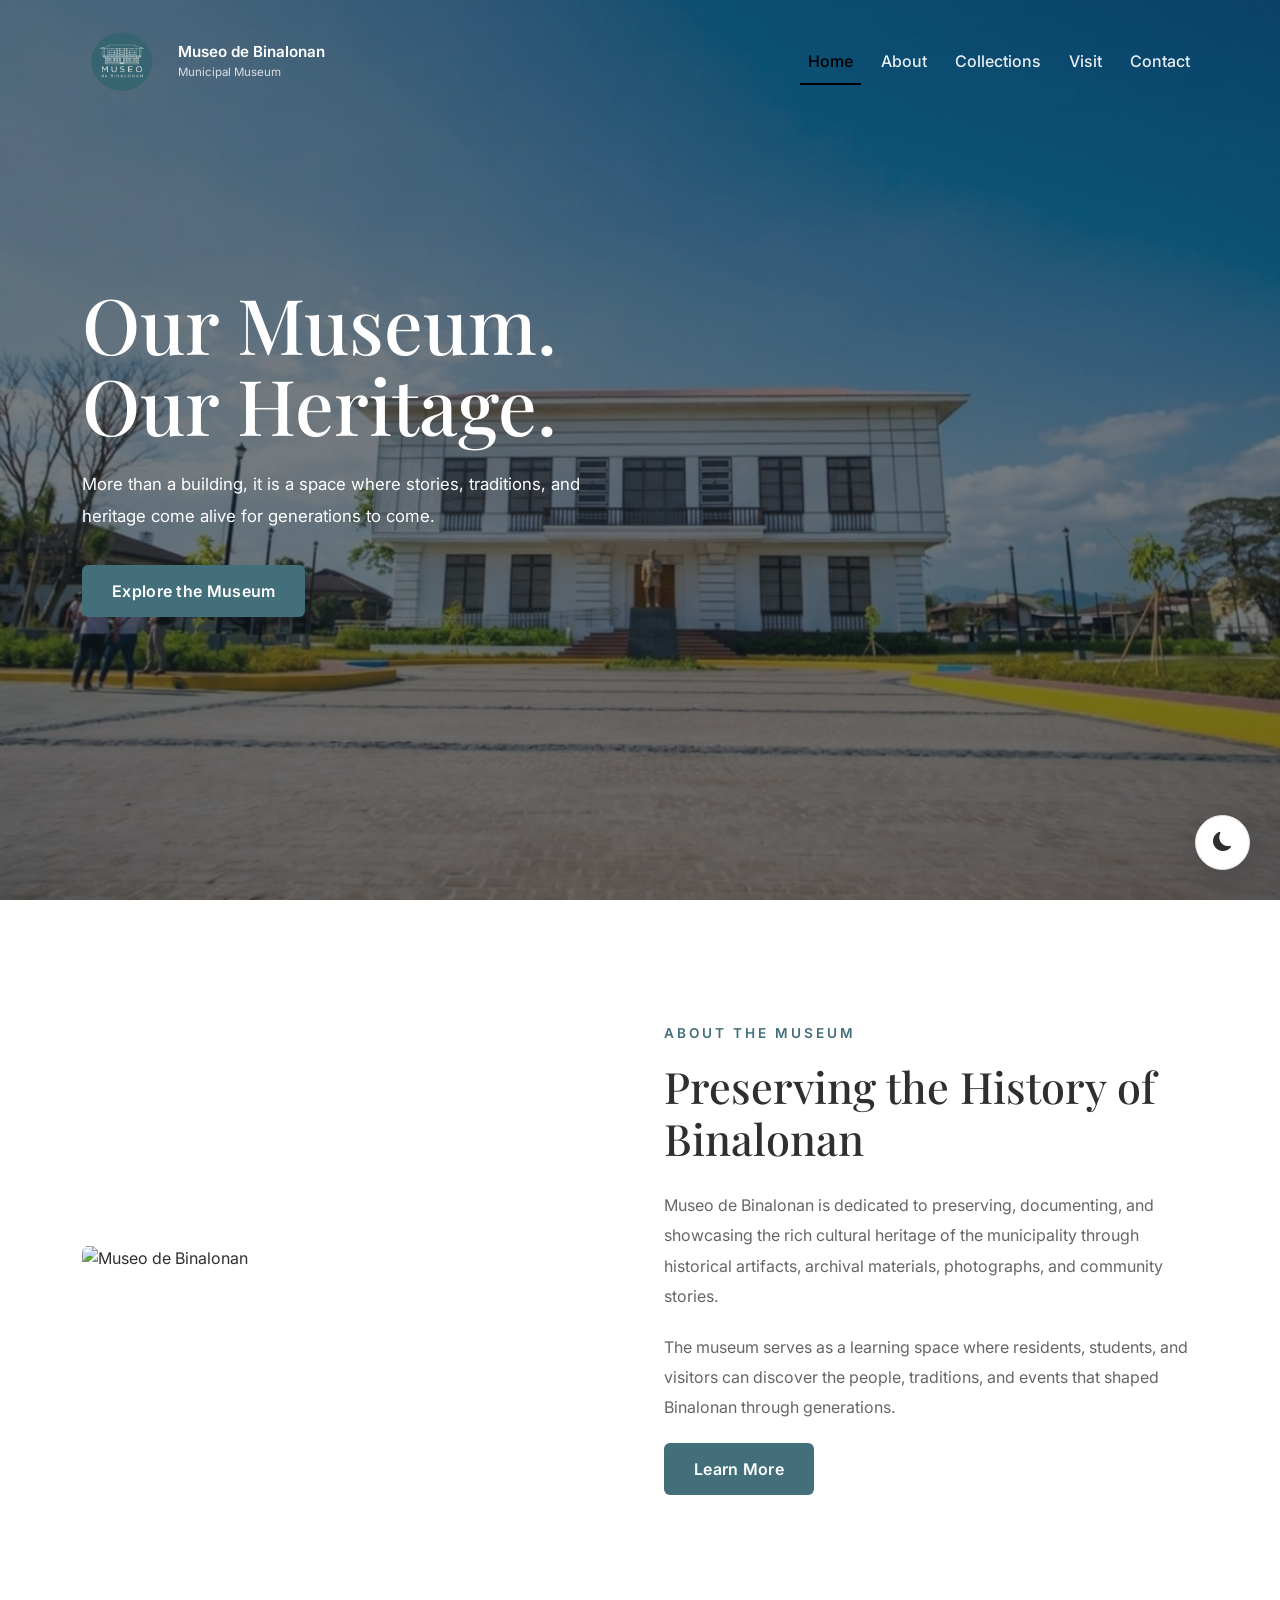
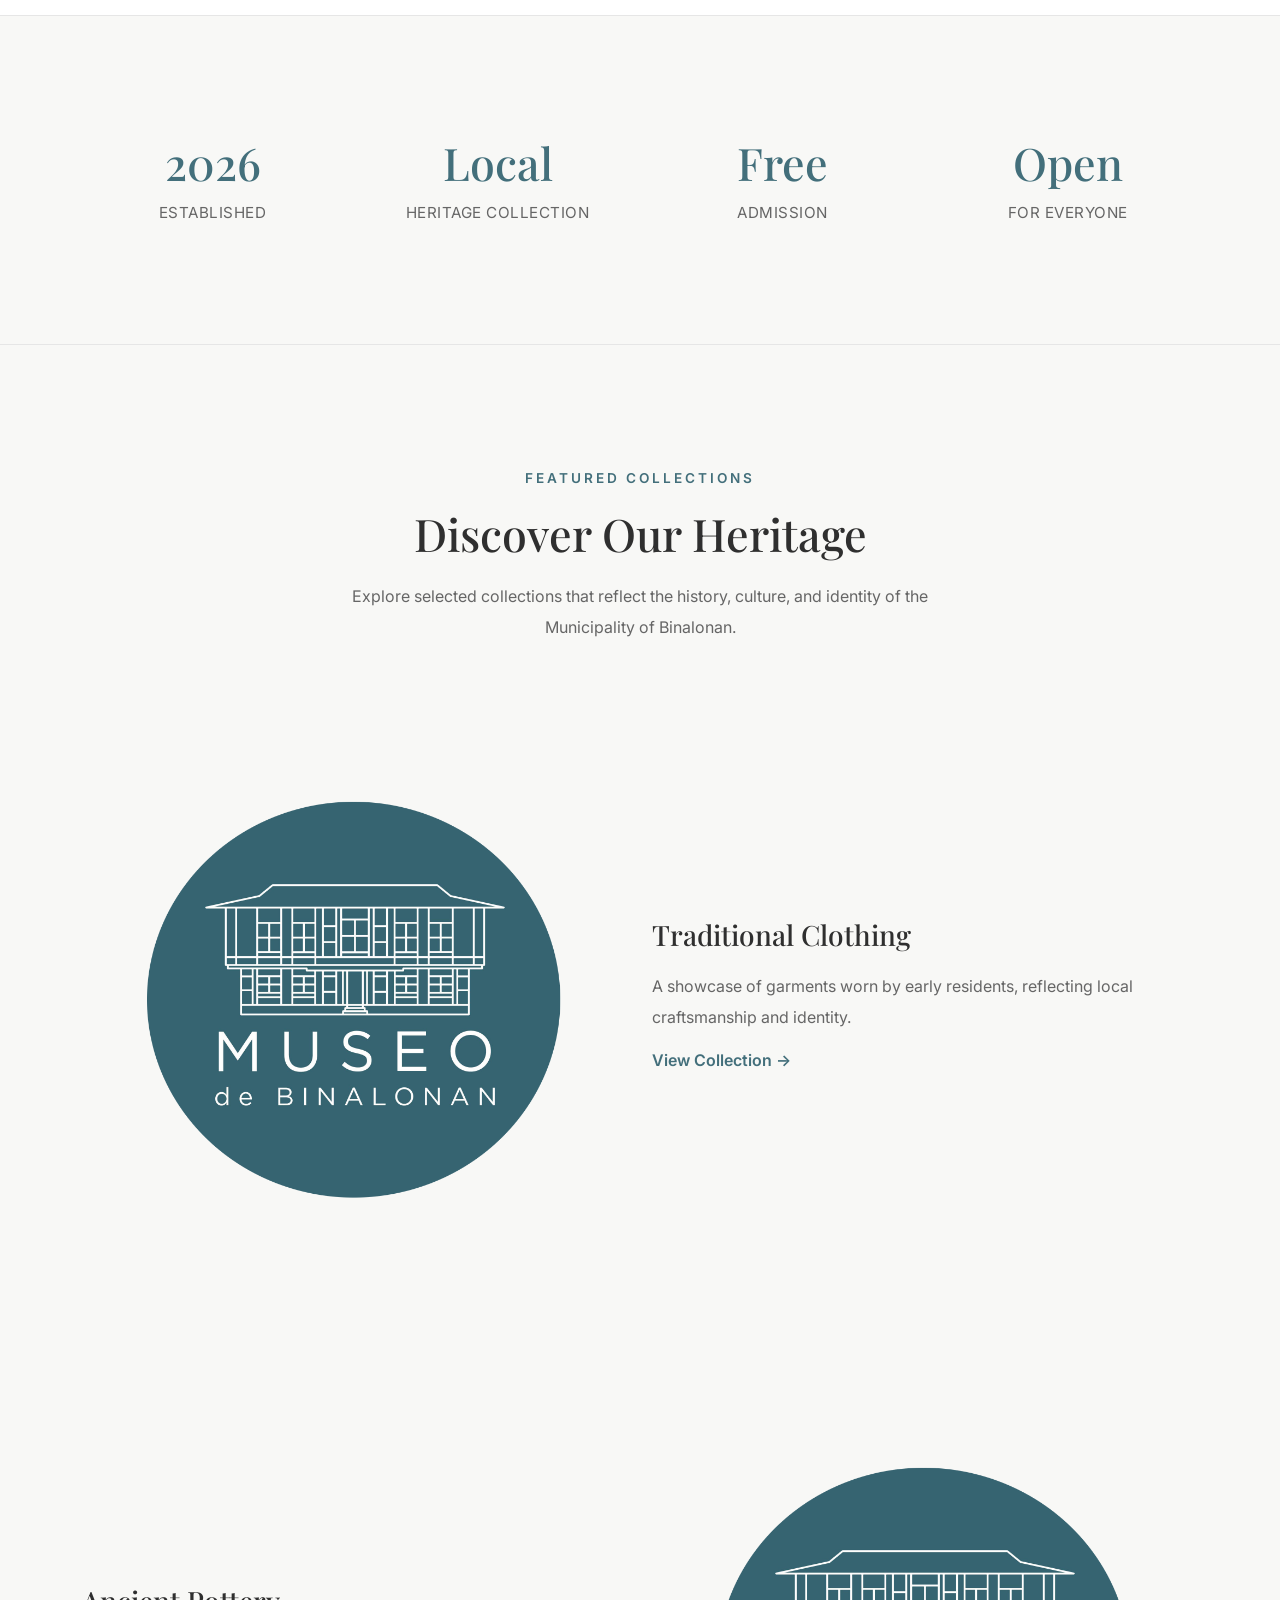
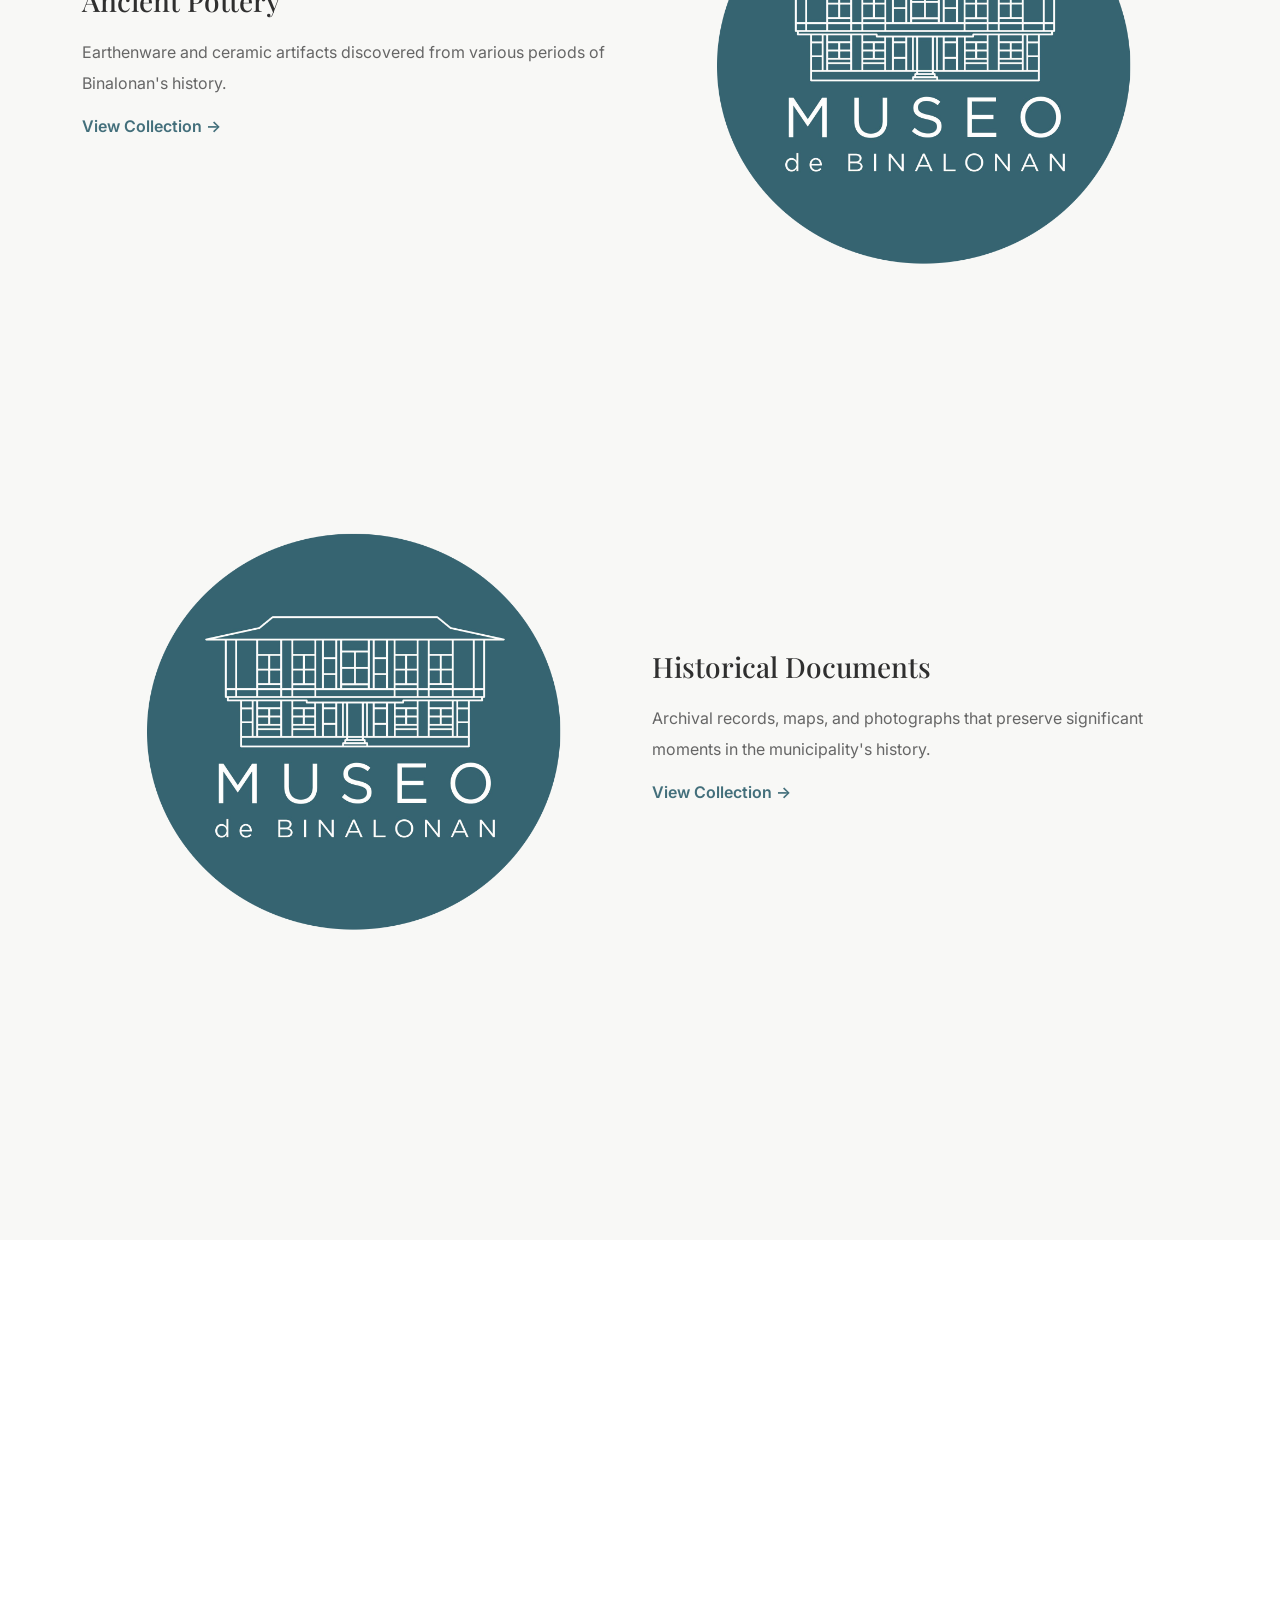
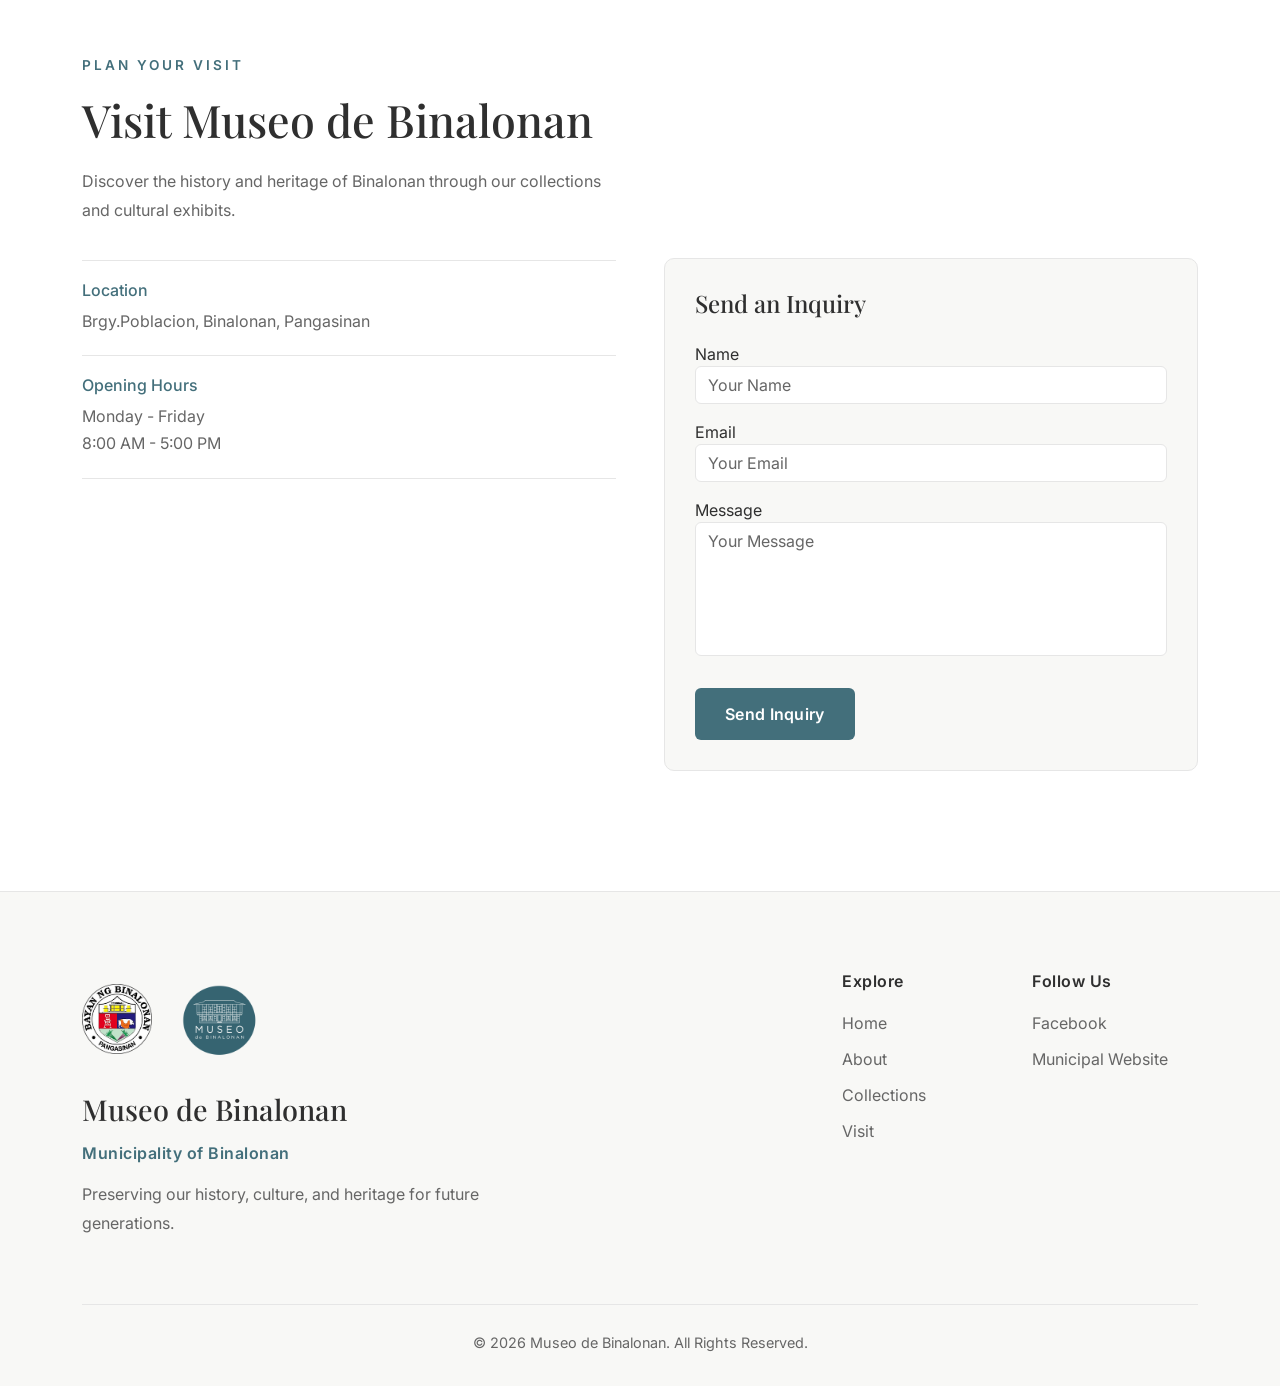
==== index.html @ bdac0c0d "test" ====
<!DOCTYPE html>
<html lang="en">

<head>
  <meta charset="UTF-8" />
  <meta name="viewport" content="width=device-width, initial-scale=1.0" />
  <title>Museo de Binalonan</title>
  <!-- Bootstrap -->
  <link href="https://cdn.jsdelivr.net/npm/bootstrap@5.3.8/dist/css/bootstrap.min.css" rel="stylesheet" />
  <!-- Bootstrap Icons -->
  <link rel="stylesheet" href="https://cdn.jsdelivr.net/npm/bootstrap-icons@1.11.3/font/bootstrap-icons.min.css" />
  <!-- Google Fonts -->
  <link rel="preconnect" href="https://fonts.googleapis.com" />
  <link rel="preconnect" href="https://fonts.gstatic.com" crossorigin />
  <link href="https://fonts.googleapis.com/css2?family=Inter:wght@300;400;500;600;700&family=Playfair+Display:wght@500;600;700&display=swap" rel="stylesheet" />
  <!-- Custom CSS -->
  <link rel="stylesheet" href="assets/css/variables.css" />
  <link rel="stylesheet" href="assets/css/style.css" />
  <link rel="stylesheet" href="assets/css/responsive.css" />
  <link rel="stylesheet" href="assets/css/animations.css" />
</head>

<body>
  <!-- ================= NAVBAR ================= -->
  <nav class="navbar navbar-expand-lg fixed-top museum-navbar">
    <div class="container">
      <a class="navbar-brand d-flex align-items-center" href="#">
        <img src="assets/img/museo-logo.png" alt="Museo de Binalonan" class="logo me-3" />
        <div class="brand-text">
          <div class="brand-title">Museo de Binalonan</div>
          <div class="brand-subtitle">Municipal Museum</div>
        </div>
      </a>
      <button class="navbar-toggler" type="button" data-bs-toggle="collapse" data-bs-target="#navbarMenu" aria-label="Toggle navigation">
        <i class="bi bi-list"></i>
      </button>
      <div class="collapse navbar-collapse" id="navbarMenu">
        <ul class="navbar-nav ms-auto align-items-lg-center">
          <li class="nav-item">
            <a class="nav-link" href="#hero">Home</a>
          </li>
          <li class="nav-item">
            <a class="nav-link" href="#about">About</a>
          </li>
          <li class="nav-item">
            <a class="nav-link" href="#collections">Collections</a>
          </li>
          <li class="nav-item">
            <a class="nav-link" href="#visit">Visit</a>
          </li>
          <li class="nav-item">
            <a class="nav-link" href="#footer">Contact</a>
          </li>
        </ul>
      </div>
    </div>
  </nav>
  <!-- ================= HERO ================= -->
  <header class="hero-section" id="hero">
    <div class="hero-overlay"></div>
    <div class="container hero-content">
      <div class="row min-vh-100 align-items-center">
        <div class="col-lg-6">
          <h1 class="hero-title"> Our Museum.<br /> Our Heritage. </h1>
          <p class="hero-description"> More than a building, it is a space where stories, traditions, and heritage come alive for generations to come. </p>
          <a href="#about" class="btn btn-museum"> Explore the Museum </a>
        </div>
      </div>
    </div>
  </header>
  <!-- ABOUT -->
  <section id="about" class="about-section reveal">
    <div class="container">
      <div class="row align-items-center g-5">
        <div class="col-lg-6">
          <div class="about-image">
            <img src="assets/img/mus.jpg" alt="Museo de Binalonan" class="img-fluid" />
          </div>
        </div>
        <div class="col-lg-6">
          <span class="section-label"> ABOUT THE MUSEUM </span>
          <h2>Preserving the History of Binalonan</h2>
          <p> Museo de Binalonan is dedicated to preserving, documenting, and showcasing the rich cultural heritage of the municipality through historical artifacts, archival materials, photographs, and community stories. </p>
          <p> The museum serves as a learning space where residents, students, and visitors can discover the people, traditions, and events that shaped Binalonan through generations. </p>
          <a href="#" class="btn btn-museum"> Learn More </a>
        </div>
      </div>
    </div>
  </section>
  <!-- =======================================
        MUSEUM HIGHLIGHTS
======================================= -->
  <section class="stats-section reveal">
    <div class="container">
      <div class="row text-center">
        <div class="col-6 col-lg-3">
          <div class="stat-item">
            <h3>2026</h3>
            <p>Established</p>
          </div>
        </div>
        <div class="col-6 col-lg-3">
          <div class="stat-item">
            <h3>Local</h3>
            <p>Heritage Collection</p>
          </div>
        </div>
        <div class="col-6 col-lg-3">
          <div class="stat-item">
            <h3>Free</h3>
            <p>Admission</p>
          </div>
        </div>
        <div class="col-6 col-lg-3">
          <div class="stat-item">
            <h3>Open</h3>
            <p>For Everyone</p>
          </div>
        </div>
      </div>
    </div>
  </section>
  <!-- Featured Collections -->
  <section id="collections" class="collections-section reveal">
    <div class="container">
      <div class="section-title text-center">
        <span>FEATURED COLLECTIONS</span>
        <h2>Discover Our Heritage</h2>
        <p> Explore selected collections that reflect the history, culture, and identity of the Municipality of Binalonan. </p>
      </div>
      <!-- Collection 1 -->
      <div class="row align-items-center collection-item">
        <div class="col-lg-6">
          <img src="assets/img/museo-logo.png" class="img-fluid collection-image" alt="Traditional Clothing" />
        </div>
        <div class="col-lg-6">
          <h3>Traditional Clothing</h3>
          <p> A showcase of garments worn by early residents, reflecting local craftsmanship and identity. </p>
          <a href="#"> View Collection → </a>
        </div>
      </div>
      <!-- Collection 2 -->
      <div class="row align-items-center collection-item flex-lg-row-reverse">
        <div class="col-lg-6">
          <img src="assets/img/museo-logo.png" class="img-fluid collection-image" alt="Pottery" />
        </div>
        <div class="col-lg-6">
          <h3>Ancient Pottery</h3>
          <p> Earthenware and ceramic artifacts discovered from various periods of Binalonan's history. </p>
          <a href="#"> View Collection → </a>
        </div>
      </div>
      <!-- Collection 3 -->
      <div class="row align-items-center collection-item">
        <div class="col-lg-6">
          <img src="assets/img/museo-logo.png" class="img-fluid collection-image" alt="Historical Documents" />
        </div>
        <div class="col-lg-6">
          <h3>Historical Documents</h3>
          <p> Archival records, maps, and photographs that preserve significant moments in the municipality's history. </p>
          <a href="#"> View Collection → </a>
        </div>
      </div>
    </div>
  </section>
  <!-- =======================================
        VISIT THE MUSEUM
======================================= -->
  <section id="visit" class="visit-section reveal">
    <div class="container">
      <div class="row align-items-center g-5">
        <!-- MAP -->
        <div class="col-lg-6">
          <span class="section-label"> PLAN YOUR VISIT </span>
          <h2>Visit Museo de Binalonan</h2>
          <p class="visit-description"> Discover the history and heritage of Binalonan through our collections and cultural exhibits. </p>
          <div class="visit-details">
            <div class="visit-item">
              <h4>Location</h4>
              <p> Brgy.Poblacion, Binalonan, Pangasinan </p>
            </div>
            <div class="visit-item">
              <h4>Opening Hours</h4>
              <p> Monday - Friday<br> 8:00 AM - 5:00 PM </p>
            </div>
          </div>
        </div>
        <!-- INFORMATION -->
        <div class="col-lg-6">         
          <div class="map-container">
            <iframe src="https://www.google.com/maps/embed?pb=!1m18!1m12!1m3!1d677.8264240400736!2d120.59286407540922!3d16.04652325220455!2m3!1f0!2f0!3f0!3m2!1i1024!2i768!4f13.1!3m3!1m2!1s0x3391150033f58bd1%3A0x78ac63892d4e7b68!2sBinalonan%20Heritage%20Museum!5e0!3m2!1sen!2sph!4v1785129995476!5m2!1sen!2sph" width="600" height="450" style="border: 0" allowfullscreen="" loading="lazy" referrerpolicy="strict-origin-when-cross-origin"></iframe>
          </div>
          <!-- VISITOR INQUIRY FORM -->
          <div class="visit-form mt-5">
            <h4 class="mb-4"> Send an Inquiry </h4>
            <form action="https://api.web3forms.com/submit" method="POST" class="visit-contact-form">
              <!-- Web3Forms Settings -->
              <input type="hidden" name="access_key" value="00528b76-7476-4525-884e-c33834313d8b">
              <input type="hidden" name="subject" value="Museo de Binalonan Visitor Inquiry">
              <input type="hidden" name="from_name" value="Museo de Binalonan Website">
              <input type="hidden" name="redirect" value="https://museo-de-binalonan.vercel.app/success.html">
              <!-- Honeypot Protection -->
              <input type="text" name="website" class="honeypot" tabindex="-1" autocomplete="off">
              <!-- Name -->
              <label> Name </label>
              <input type="text" name="name" class="form-control mb-3" placeholder="Your Name" maxlength="50" autocomplete="name" required>
              <!-- Email -->
              <label> Email </label>
              <input type="email" name="email" class="form-control mb-3" placeholder="Your Email" maxlength="100" autocomplete="email" required>
              <!-- Message -->
              <label> Message </label>
              <textarea name="message" class="form-control mb-3" placeholder="Your Message" maxlength="500" rows="5" required></textarea>
              <!-- Web3Forms Bot Check -->
              <input type="checkbox" name="botcheck" style="display:none">
              <button type="submit" class="btn btn-museum mt-3"> Send Inquiry </button>
            </form>
          </div>
  </section>
  <!-- =======================================
        FOOTER
======================================= -->
  <footer id="footer" class="museum-footer">
    <div class="container">
      <div class="row gy-5">
        <!-- BRAND -->
        <div class="col-lg-8">
          <div class="footer-brand">
            <div class="footer-logos">
              <img src="assets/img/binalonan-logo.png" class="government-logo">
              <img src="assets/img/museo-logo.png" class="museum-logo">
            </div>
            <h3> Museo de Binalonan </h3>
            <span class="footer-municipality"> Municipality of Binalonan </span>
            <p> Preserving our history, culture, and heritage for future generations. </p>
          </div>
        </div>
        <!-- LINKS -->
        <div class="col-lg-2 col-md-6">
          <h4>Explore</h4>
          <ul class="footer-links">
            <li>
              <a href="#hero"> Home </a>
            </li>
            <li>
              <a href="#about"> About </a>
            </li>
            <li>
              <a href="#collections"> Collections </a>
            </li>
            <li>
              <a href="#visit"> Visit </a>
            </li>
          </ul>
        </div>
        <!-- SOCIAL -->
        <div class="col-lg-2 col-md-6">
          <h4>Follow Us</h4>
          <ul class="footer-links">
            <li>
              <a href="https://www.facebook.com/profile.php?id=61592102613638"> Facebook </a>
            </li>
            <li>
              <a href="https://binalonan.gov.ph/"> Municipal Website </a>
            </li>
          </ul>
        </div>
      </div>
      <div class="footer-bottom">
        <p>© 2026 Museo de Binalonan. All Rights Reserved.</p>
      </div>
    </div>
  </footer>
  <!-- Theme Toggle -->
  <button id="theme-toggle" class="theme-toggle" aria-label="Toggle Theme">
    <i class="bi bi-moon-fill"></i>
  </button>
  <!-- Bootstrap JS -->
  <script src="https://cdn.jsdelivr.net/npm/bootstrap@5.3.8/dist/js/bootstrap.bundle.min.js"></script>
  <!-- Custom JS -->
  <script src="assets/js/navbar.js"></script>
  <script src="assets/js/theme.js"></script>
  <script src="assets/js/main.js"></script>
  <script src="assets/js/form-security.js"></script>
</body>

</html>
---- assets/css/variables.css ----
:root {
  --primary: #436F7B;

  --background: #F8F8F6;

  --surface: #FFFFFF;

  --text: #2F2F2F;

  --text-light: #666666;

  --border: #E6E6E6;

  --hero-text: #FFFFFF;

  --hero-image: url("../img/hero-day.jpg");
}

body.dark-mode {
  --background: #121212;

  --surface: #1E1E1E;

  --text: #FFFFFF;

  --text-light: #FFFFFF;

  --border: #3A3A3A;

  --hero-text: #FFFFFF;

  --hero-image: url("../img/hero-night.jpg");
}

* {
  margin: 0;

  padding: 0;

  box-sizing: border-box;
}

html {
  scroll-behavior: smooth;
}

body {
  background: var(--background);

  color: var(--text);

  font-family: "Inter", sans-serif;

  transition: 0.35s ease;
}
---- assets/css/style.css ----
/* ==================================================
                    NAVBAR
================================================== */

.museum-navbar {
  padding: 1rem 0;

  background: transparent;

  transition: 0.35s;
}

.museum-navbar.scrolled {
  background: var(--surface);

  border-bottom: 1px solid var(--border);

  backdrop-filter: blur(10px);
}

.logo {
  height: 80px;
}

.brand-title {
  font-size: 0.95rem;

  font-weight: 600;

  color: #fff;
}

.brand-subtitle {
  font-size: 0.72rem;

  color: rgba(255, 255, 255, 0.8);
}

.museum-navbar.scrolled .brand-title,
.museum-navbar.scrolled .brand-subtitle {
  color: var(--text);
}

.navbar-nav {
  gap: 0.75rem;
}

.nav-link {
  color: rgba(255, 255, 255, 0.9);

  font-weight: 500;

  position: relative;
}

.nav-link:hover,
.nav-link.active {
  color: #fff;
}

.museum-navbar.scrolled .nav-link {
  color: var(--text);
}

.museum-navbar.scrolled .nav-link:hover,
.museum-navbar.scrolled .nav-link.active {
  color: var(--primary);
}

.nav-link::after {
  content: "";

  position: absolute;

  bottom: -4px;

  left: 0;

  width: 0;

  height: 2px;

  background: currentColor;

  transition: 0.3s;
}

.nav-link:hover::after,
.nav-link.active::after {
  width: 100%;
}

/* ==================================================
                    BUTTONS
================================================== */

.btn-museum {
  display: inline-flex;

  align-items: center;

  justify-content: center;

  padding: 14px 30px;

  background: var(--primary);

  color: #fff;

  border: none;

  border-radius: 6px;

  text-decoration: none;

  font-weight: 600;

  letter-spacing: 0.3px;

  transition: 0.3s;
}

.btn-museum:hover {
  background: #365B65;

  color: #fff;

  transform: translateY(-2px);
}

/* ==================================================
                    HERO
================================================== */

.hero-section {
  position: relative;

  min-height: 100vh;

  background-image: var(--hero-image);

  background-position: center;

  background-size: cover;

  background-repeat: no-repeat;

  transition: background-image 0.35s ease;
}

.hero-overlay {
  position: absolute;

  inset: 0;

  background: rgba(20, 30, 35, 0.58);
}

.hero-content {
  position: relative;

  z-index: 2;
}

.hero-title {
  font-family: "Playfair Display", serif;

  font-size: clamp(3rem, 6vw, 5.5rem);

  line-height: 1.05;

  color: var(--hero-text);

  margin-bottom: 1.5rem;

  max-width: 12ch;
}

.hero-description {
  color: var(--hero-text);

  opacity: 0.9;

  font-size: 1.05rem;

  max-width: 560px;

  line-height: 1.9;

  margin-bottom: 2rem;
}

/* ==================================================
                    ABOUT
================================================== */

.about-section {
  padding: 120px 0;

  background: var(--surface);
}

.section-label {
  display: inline-block;

  font-size: 0.85rem;

  letter-spacing: 3px;

  color: var(--primary);

  font-weight: 600;

  margin-bottom: 18px;
}

.about-section h2 {
  font-family: "Playfair Display", serif;

  font-size: 2.7rem;

  color: var(--text);

  margin-bottom: 25px;
}

.about-section p {
  color: var(--text-light);

  line-height: 1.9;

  margin-bottom: 20px;
}

.about-image {
  overflow: hidden;

  border-radius: 8px;
}

.about-image img {
  width: 100%;
}

.about-image:hover img {
  transform: scale(1.04);
}

/* ==================================================
                COLLECTIONS
================================================== */

.collections-section {
  padding: 120px 0;

  background: var(--background);
}

.section-title {
  margin-bottom: 80px;
}

.section-title span {
  color: var(--primary);

  font-size: 0.85rem;

  letter-spacing: 3px;

  font-weight: 600;
}

.section-title h2 {
  font-family: "Playfair Display", serif;

  color: var(--text);

  font-size: 2.8rem;

  margin-top: 18px;
}

.section-title p {
  max-width: 650px;

  margin: 20px auto 0;

  color: var(--text-light);

  line-height: 1.9;
}

.collection-item {
  margin-bottom: 120px;
}

.collection-image {
  border-radius: 8px;
}

.collection-item h3 {
  font-family: "Playfair Display", serif;

  color: var(--text);

  margin-bottom: 20px;
}

.collection-item p {
  color: var(--text-light);

  line-height: 1.9;
}

.collection-item a {
  color: var(--primary);

  text-decoration: none;

  font-weight: 600;
}

.collection-item a:hover {
  text-decoration: underline;
}

/* ==================================================
                THEME BUTTON
================================================== */

.theme-toggle {
  position: fixed;

  bottom: 30px;

  right: 30px;

  width: 55px;

  height: 55px;

  border-radius: 50%;

  border: 1px solid var(--border);

  background: var(--surface);

  color: var(--text);

  display: flex;

  align-items: center;

  justify-content: center;

  cursor: pointer;

  font-size: 1.2rem;

  box-shadow: 0 8px 25px rgba(0, 0, 0, 0.12);

  transition: 0.3s;

  z-index: 9999;
}

.theme-toggle:hover {
  transform: translateY(-3px);
}

/* ==================================================
                VISIT SECTION
================================================== */

.visit-section {
  padding: 120px 0;

  background: var(--surface);
}

.visit-section h2 {
  font-family: "Playfair Display", serif;

  font-size: 2.8rem;

  color: var(--text);

  margin-bottom: 20px;
}

.visit-description {
  color: var(--text-light);

  line-height: 1.8;

  margin-bottom: 35px;
}

.map-container {
  width: 100%;

  height: 450px;

  overflow: hidden;

  border-radius: 8px;
}

.map-container iframe {
  width: 100%;

  height: 100%;

  border: 0;
}

.visit-details {
  border-top: 1px solid var(--border);
}

.visit-item {
  padding: 20px 0;

  border-bottom: 1px solid var(--border);
}

.visit-item h4 {
  color: var(--primary);

  font-size: 1rem;

  margin-bottom: 8px;
}

.visit-item p {
  color: var(--text-light);

  margin: 0;

  line-height: 1.7;
}

/* ==================================================
                    FOOTER
================================================== */

.museum-footer {
  padding: 80px 0 30px;

  background: var(--background);

  border-top: 1px solid var(--border);
}

.footer-logo {
  height: 65px;

  margin-bottom: 20px;
}

.footer-brand h3 {
  font-family: "Playfair Display", serif;

  color: var(--text);

  font-size: 1.8rem;

  margin-bottom: 15px;
}

.footer-brand p {
  color: var(--text-light);

  line-height: 1.8;

  max-width: 420px;
}

.museum-footer h4 {
  font-size: 1rem;

  color: var(--text);

  font-weight: 600;

  margin-bottom: 20px;

  letter-spacing: 0.5px;
}

.museum-footer p {
  color: var(--text-light);

  line-height: 1.8;
}

.footer-links {
  list-style: none;

  padding: 0;

  margin: 0;
}

.footer-links li {
  margin-bottom: 12px;
}

.footer-links a {
  color: var(--text-light);

  text-decoration: none;

  transition: 0.3s;
}

.footer-links a:hover {
  color: var(--primary);
}

.footer-bottom {
  margin-top: 50px;

  padding-top: 25px;

  border-top: 1px solid var(--border);

  text-align: center;
}

.footer-bottom p {
  margin: 0;

  color: var(--text-light);

  font-size: 0.9rem;
}

.footer-logos{

    display:flex;

    align-items:center;

    gap:20px;

    margin-bottom:25px;

}



.government-logo{

    height:70px;

    width:auto;

}



.museum-logo{

    height:95px;

    width:auto;

}



.footer-municipality{

    display:block;

    color:var(--primary);

    font-weight:600;

    margin-bottom:15px;

    letter-spacing:.5px;

}
/* ==================================================
                MUSEUM HIGHLIGHTS
================================================== */

.stats-section {
  padding: 90px 0;

  background: var(--background);

  border-top: 1px solid var(--border);

  border-bottom: 1px solid var(--border);
}

.stat-item {
  text-align: center;

  padding: 30px 15px;
}

.stat-item h3 {
  font-family: "Playfair Display", serif;

  font-size: 2.8rem;

  color: var(--primary);

  margin-bottom: 12px;
}

.stat-item p {
  color: var(--text-light);

  margin: 0;

  font-size: 0.95rem;

  letter-spacing: 0.5px;

  text-transform: uppercase;
}

/* ===============================
        VISIT FORM
================================ */


.visit-form{

    background:var(--background);

    padding:30px;

    border-radius:10px;

    border:1px solid var(--border);

}



.visit-form h4{

    color:var(--text);

    font-family:"Playfair Display",serif;

}



.visit-form input,
.visit-form textarea{


    background:var(--surface);

    color:var(--text);

    border:1px solid var(--border);

}



.visit-form input::placeholder,
.visit-form textarea::placeholder{

    color:var(--text-light);

}



.visit-form input:focus,
.visit-form textarea:focus{


    border-color:var(--primary);

    box-shadow:none;

}



.visit-form textarea{

    resize:none;

}

/* =====================================
        VISITOR FORM SECURITY
===================================== */


.honeypot{

    position:absolute;

    left:-9999px;

    opacity:0;

    height:0;

    width:0;

}

/* ==================================================
                SUCCESS PAGE
================================================== */

.success-page{

    min-height:100vh;

    display:flex;

    align-items:center;

    justify-content:center;

    background:var(--background);

    padding:30px;

}


.success-card{

    width:100%;

    max-width:650px;

    background:var(--surface);

    border:1px solid var(--border);

    border-radius:10px;

    padding:60px 40px;

    text-align:center;

    box-shadow:0 10px 30px rgba(0,0,0,.08);

}


.success-icon{

    width:90px;

    height:90px;

    margin:0 auto 25px;

    border-radius:50%;

    background:rgba(67,111,123,.12);

    color:var(--primary);

    display:flex;

    align-items:center;

    justify-content:center;

    font-size:3rem;

}


.success-card h1{

    font-family:"Playfair Display",serif;

    color:var(--text);

    margin-bottom:15px;

}


.success-card p{

    color:var(--text-light);

    line-height:1.8;

    margin-bottom:30px;

}
---- assets/css/responsive.css ----
/*==================================================
                TABLET (≤ 991px)
==================================================*/

@media (max-width: 991.98px) {
  .museum-navbar {
    background: var(--surface);

    border-bottom: 1px solid var(--border);
  }

  .museum-navbar .brand-title,
  .museum-navbar .brand-subtitle {
    color: var(--text) !important;
  }

  .museum-navbar .nav-link {
    color: var(--text) !important;
  }

  .museum-navbar.scrolled .brand-title,
  .museum-navbar.scrolled .brand-subtitle,
  .museum-navbar.scrolled .nav-link {
    color: var(--text) !important;
  }
}

/*==================================================
                STATS MOBILE
==================================================*/

@media (max-width: 576px) {
  .stat-item h3 {
    font-size: 2.2rem;
  }
}

/*==================================================
                VISIT MOBILE
==================================================*/

@media (max-width: 768px) {
  .visit-section {
    padding: 80px 0;
  }

  .map-container {
    height: 300px;
  }

  .visit-section h2 {
    font-size: 2.2rem;
  }
}

/*==================================================
                FOOTER MOBILE
==================================================*/

@media (max-width: 768px) {
  .museum-footer {
    text-align: center;
  }

  .footer-brand p {
    margin: auto;
  }
}

@media(max-width:768px){

    .footer-brand{
        text-align:center;
    }


    .footer-logos{

        justify-content:center;

        width:100%;

    }


    .footer-logo,
    .government-logo,
    .museum-logo{

        margin-left:auto;

        margin-right:auto;

    }

}

/*==================================================
                FOOTER MOBILE SPACING
==================================================*/


@media(max-width:768px){


    .museum-footer{

        padding:60px 0 25px;

    }



    .footer-brand{

        margin-bottom:20px;

    }



    .footer-logos{

        margin-bottom:20px;

        gap:15px;

    }



    .government-logo{

        height:65px;

    }

    .museum-logo{

        height:85px;
    }



    .footer-brand h3{

        font-size:1.5rem;

        margin-bottom:10px;

    }



    .footer-municipality{

        font-size:.95rem;

    }



    .museum-footer h4{

        margin-top:25px;

        margin-bottom:15px;

    }



    .footer-links li{

        margin-bottom:10px;

    }



    .footer-bottom{

        margin-top:35px;

        padding-top:20px;

    }



}
---- assets/css/animations.css ----
/*==================================================
                    HERO ANIMATION
    ==================================================*/

.hero-title {
  animation: fadeUp 0.8s ease forwards;
}

.hero-description {
  animation: fadeUp 0.8s ease 0.15s forwards;

  opacity: 0;
}

.hero-section .btn-museum {
  animation: fadeUp 0.8s ease 0.3s forwards;

  opacity: 0;
}

/*==================================================
                    SECTION REVEAL
    ==================================================*/

.reveal {
  opacity: 0;

  transform: translateY(50px);

  transition: opacity 0.8s ease, transform 0.8s ease;
}

.reveal.show {
  opacity: 1;

  transform: translateY(0);
}

/*==================================================
                    IMAGE EFFECT
    ==================================================*/

.about-image img,
.collection-image {
  transition: transform 0.5s ease;
}

.about-image:hover img,
.collection-image:hover {
  transform: scale(1.04);
}

/*==================================================
                    KEYFRAMES
    ==================================================*/

@keyframes fadeUp {
  from {
    opacity: 0;

    transform: translateY(30px);
  }

  to {
    opacity: 1;

    transform: translateY(0);
  }
}
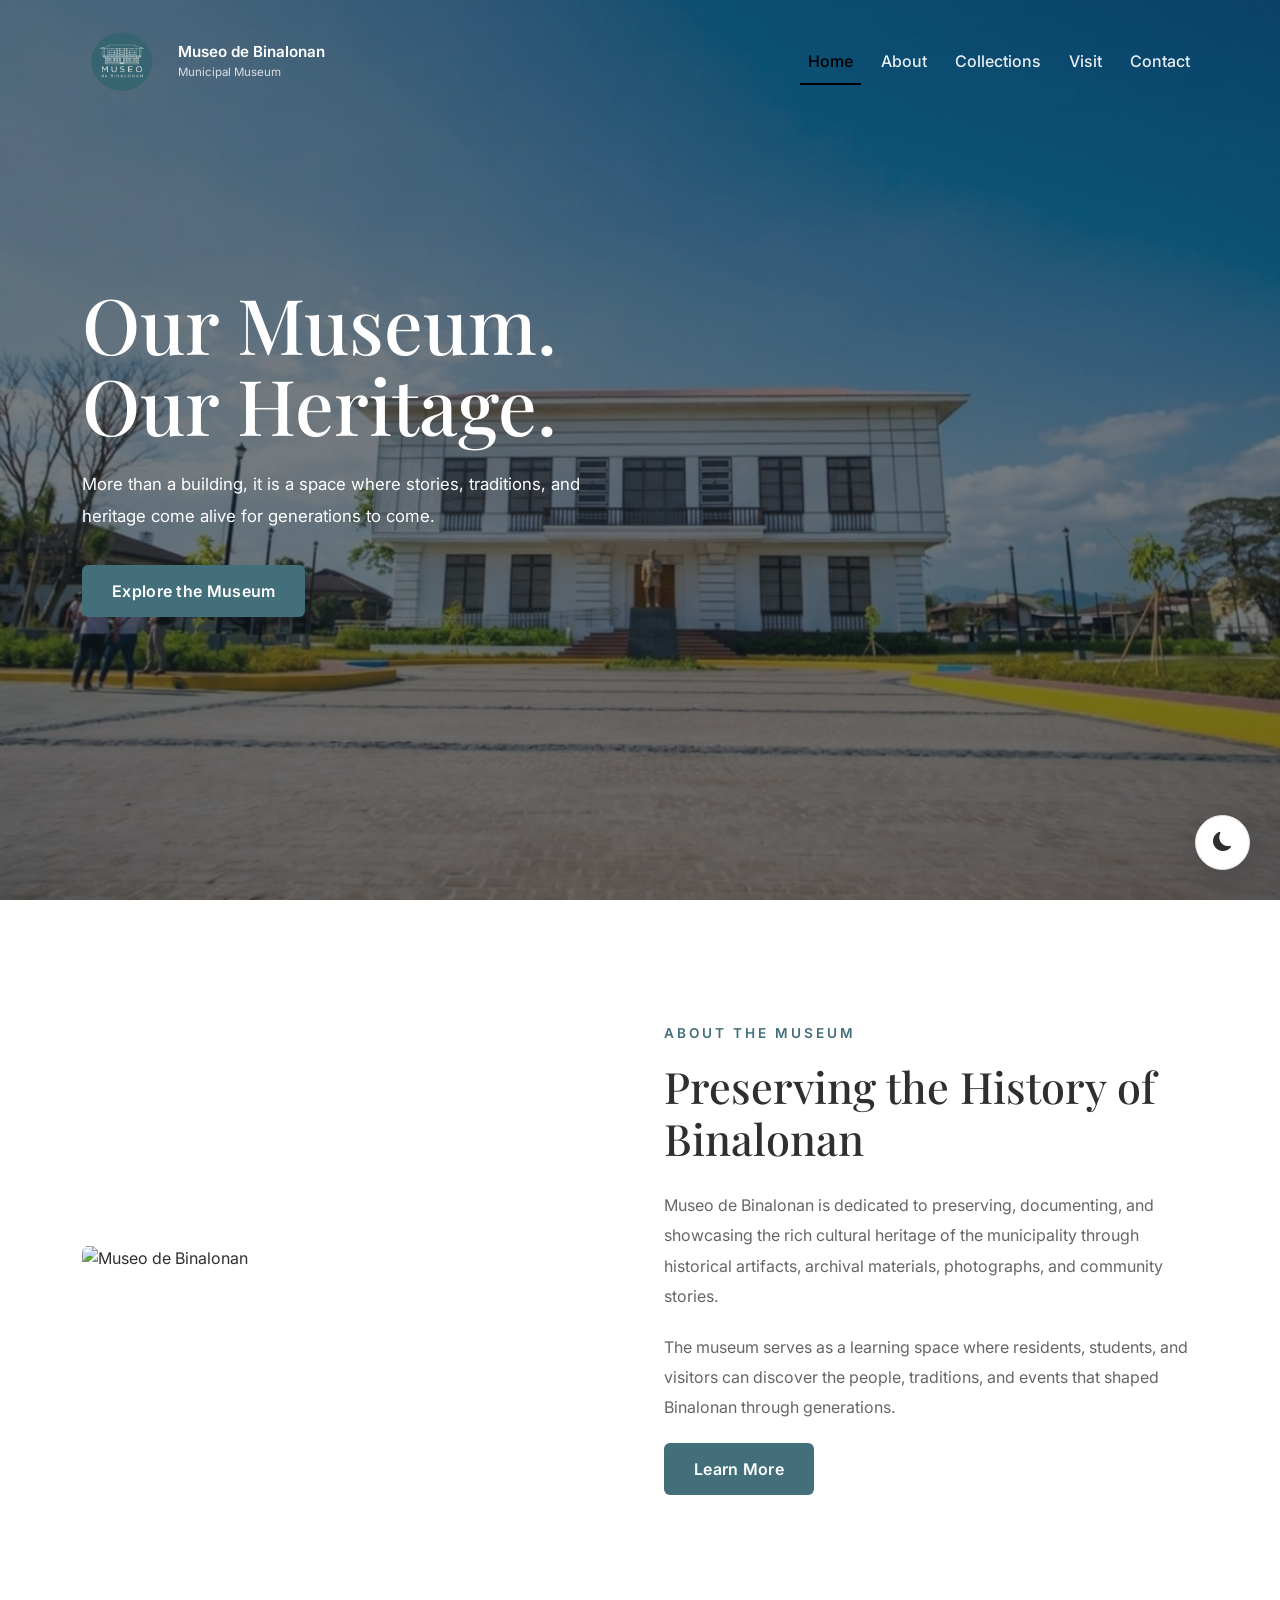
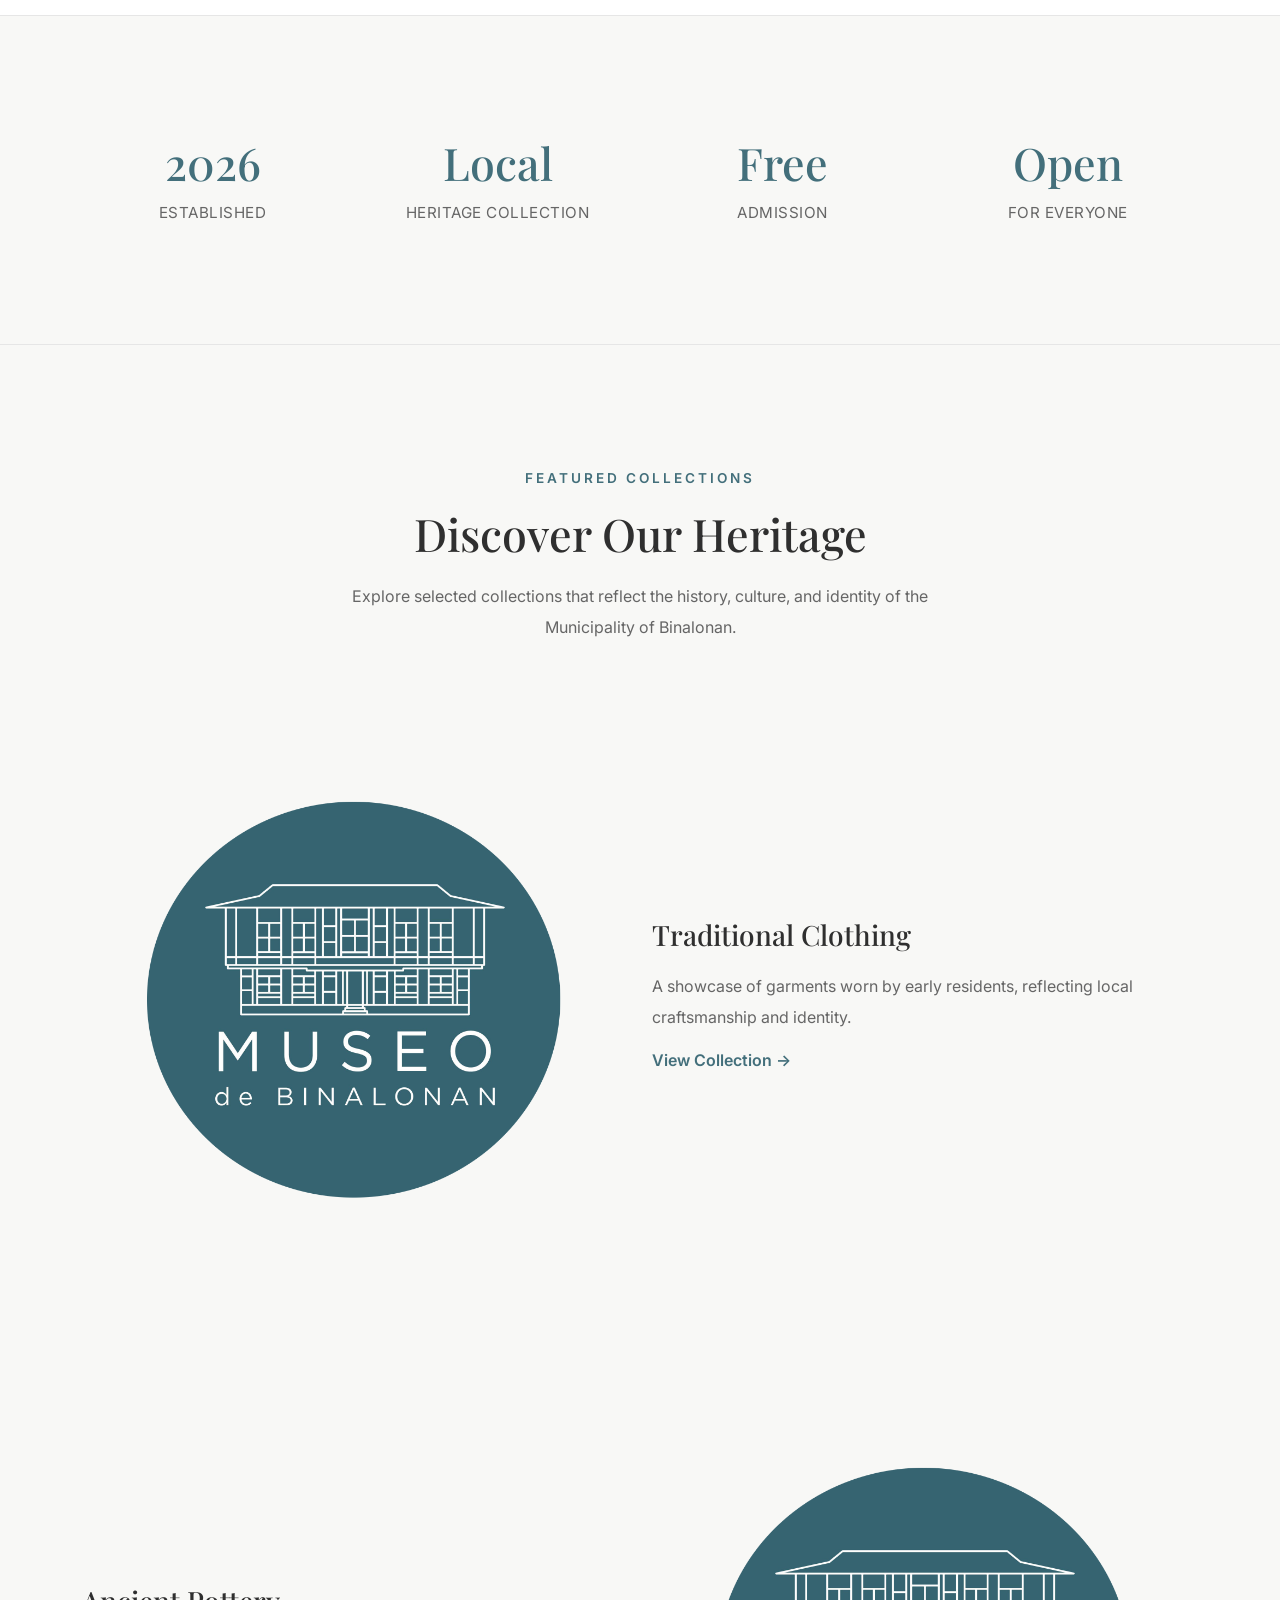
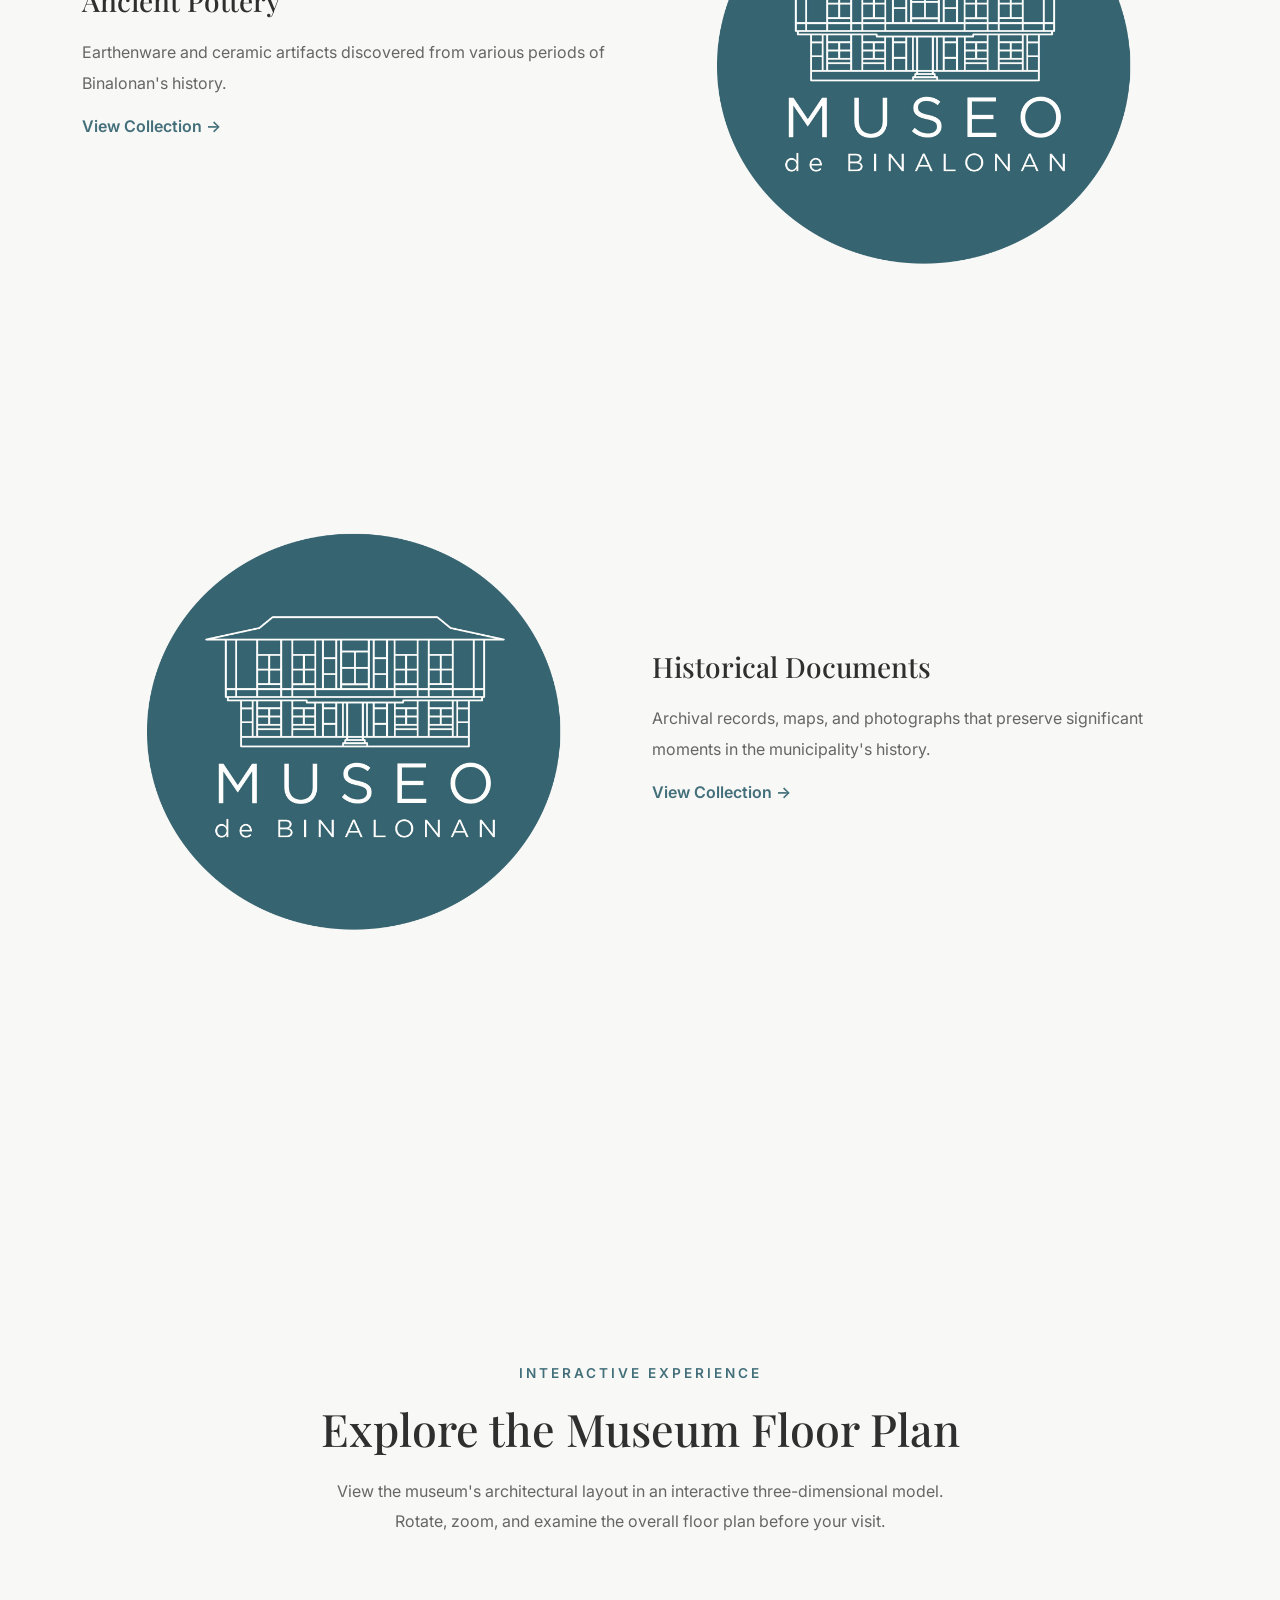
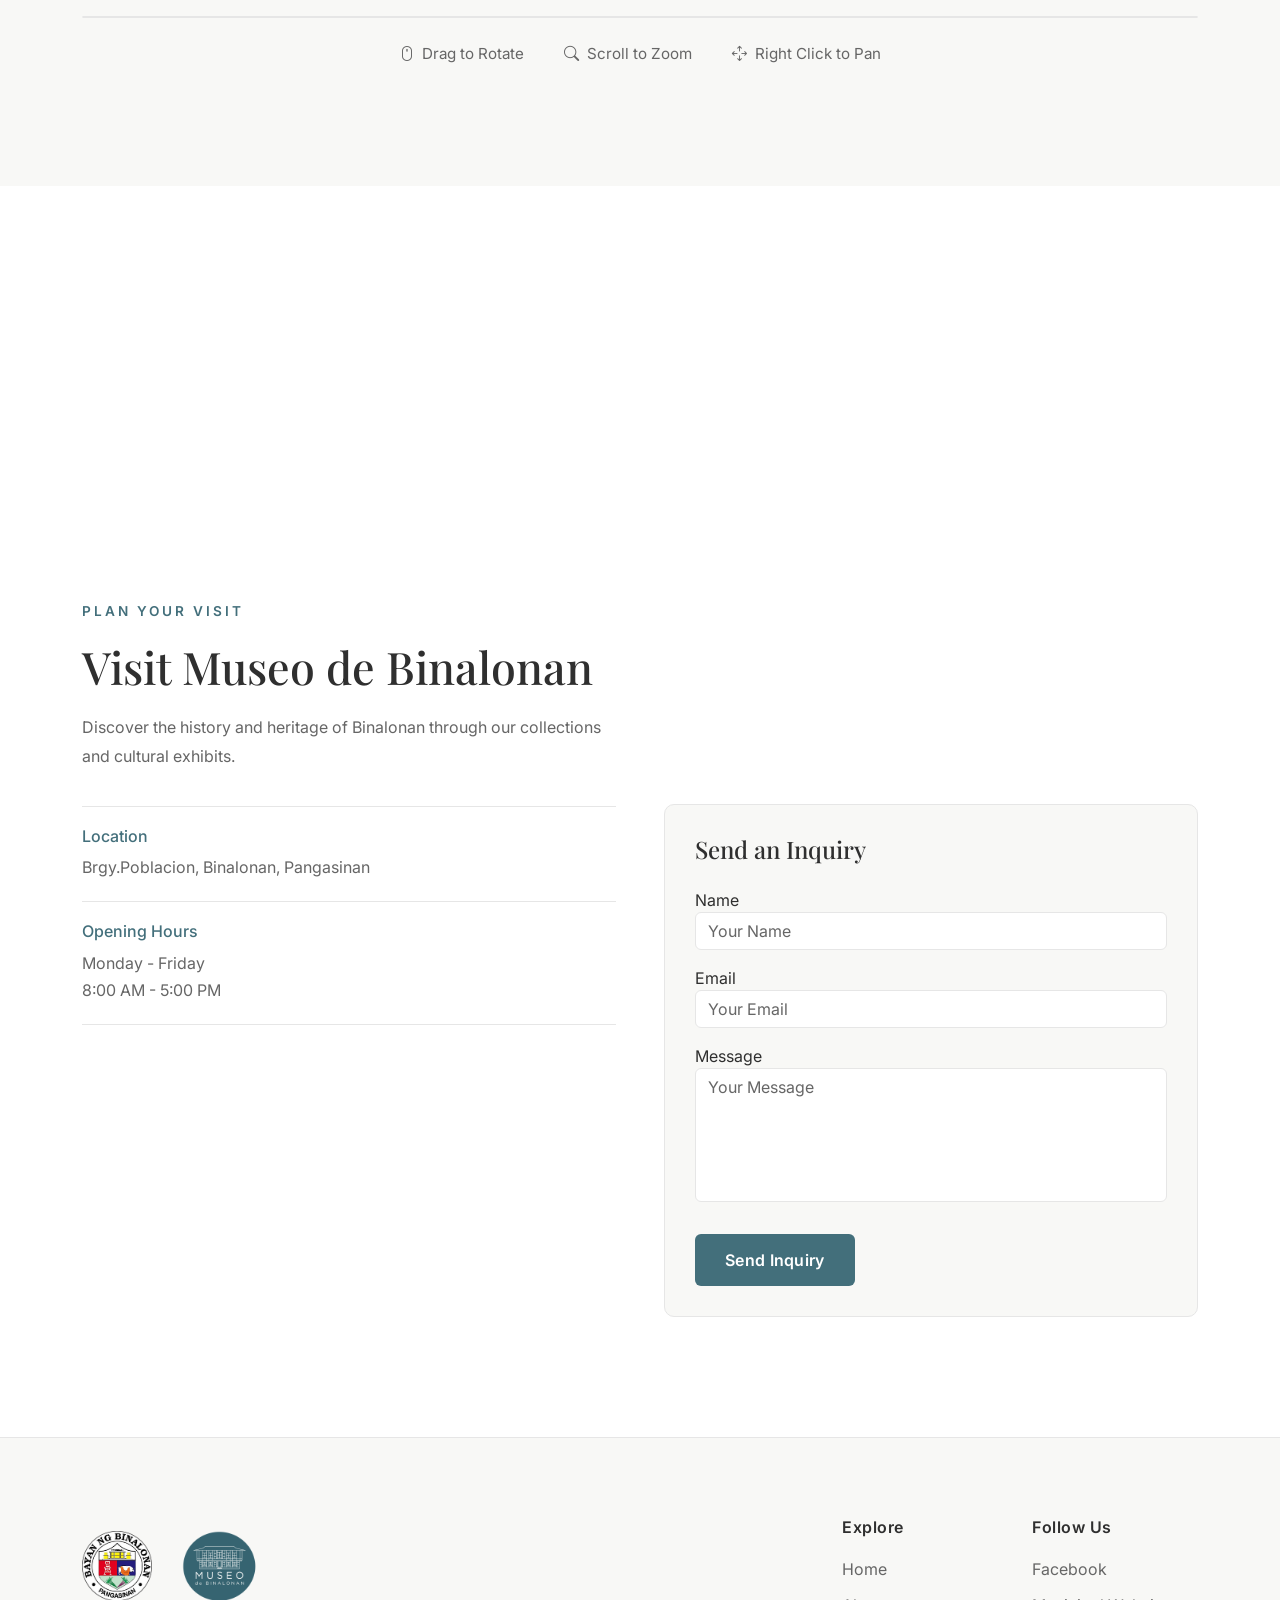
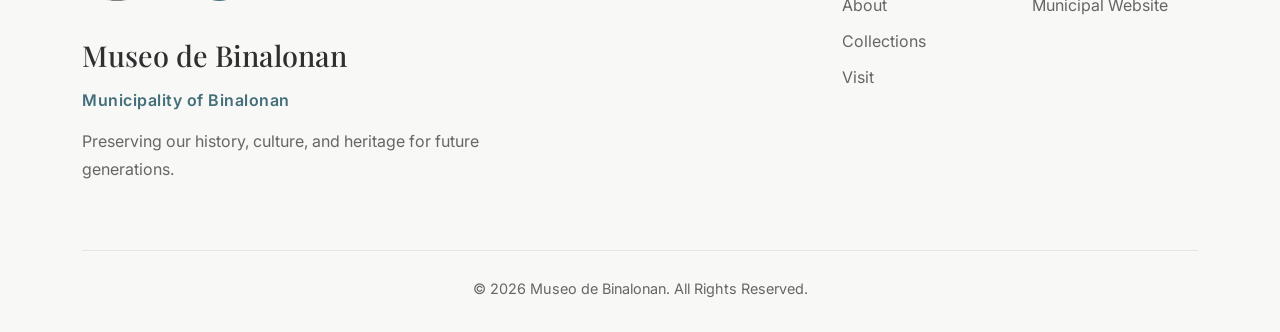
==== commit 41c04157: "3D Model" ====
--- a/index.html
+++ b/index.html
@@ -5,6 +5,9 @@
   <meta charset="UTF-8" />
   <meta name="viewport" content="width=device-width, initial-scale=1.0" />
   <title>Museo de Binalonan</title>
+  <script type="module"
+  src="https://ajax.googleapis.com/ajax/libs/model-viewer/4.0.0/model-viewer.min.js">
+  </script>
   <!-- Bootstrap -->
   <link href="https://cdn.jsdelivr.net/npm/bootstrap@5.3.8/dist/css/bootstrap.min.css" rel="stylesheet" />
   <!-- Bootstrap Icons -->
@@ -163,6 +166,62 @@
       </div>
     </div>
   </section>
+  <!-- =======================================
+        3D FLOOR PLAN
+======================================= -->
+
+<section id="floor-plan" class="floorplan-section reveal">
+
+    <div class="container">
+
+        <div class="section-title text-center">
+
+            <span>INTERACTIVE EXPERIENCE</span>
+
+            <h2>Explore the Museum Floor Plan</h2>
+
+            <p>
+                View the museum's architectural layout in an interactive
+                three-dimensional model. Rotate, zoom, and examine the
+                overall floor plan before your visit.
+            </p>
+
+        </div>
+
+        <div class="floorplan-viewer">
+
+            <model-viewer
+                src="assets/models/museum-floor.glb"
+                alt="Museo de Binalonan Floor Plan"
+
+                camera-controls
+                auto-rotate
+                auto-rotate-delay="0"
+
+                shadow-intensity="1"
+                exposure="1"
+
+                interaction-prompt="auto"
+
+                style="width:100%; height:650px;">
+
+            </model-viewer>
+
+        </div>
+
+        <div class="floorplan-help">
+
+            <span><i class="bi bi-mouse"></i> Drag to Rotate</span>
+
+            <span><i class="bi bi-search"></i> Scroll to Zoom</span>
+
+            <span><i class="bi bi-arrows-move"></i> Right Click to Pan</span>
+
+        </div>
+
+    </div>
+
+</section>
   <!-- =======================================
         VISIT THE MUSEUM
 ======================================= -->
--- a/assets/css/style.css
+++ b/assets/css/style.css
@@ -800,4 +800,72 @@
 
     margin-bottom:30px;
 
+}
+
+/* =====================================
+            FLOOR PLAN
+===================================== */
+
+.floorplan-section{
+
+    padding:120px 0;
+
+    background:var(--background);
+
+}
+
+
+.floorplan-viewer{
+
+    background:var(--surface);
+
+    border:1px solid var(--border);
+
+    border-radius:12px;
+
+    overflow:hidden;
+
+    box-shadow:0 15px 35px rgba(0,0,0,.06);
+
+}
+
+
+.floorplan-viewer model-viewer{
+
+    width:100%;
+
+    height:650px;
+
+    background:#f3f5f7;
+
+}
+
+
+.floorplan-help{
+
+    display:flex;
+
+    justify-content:center;
+
+    gap:40px;
+
+    margin-top:25px;
+
+    color:var(--text-light);
+
+    flex-wrap:wrap;
+
+    font-size:.95rem;
+
+}
+
+
+.floorplan-help span{
+
+    display:flex;
+
+    align-items:center;
+
+    gap:8px;
+
 }
--- a/assets/css/responsive.css
+++ b/assets/css/responsive.css
@@ -189,3 +189,21 @@
 
 
 }
+
+@media(max-width:768px){
+
+    .floorplan-viewer model-viewer{
+
+        height:420px;
+
+    }
+
+    .floorplan-help{
+
+        gap:15px;
+
+        font-size:.85rem;
+
+    }
+
+}
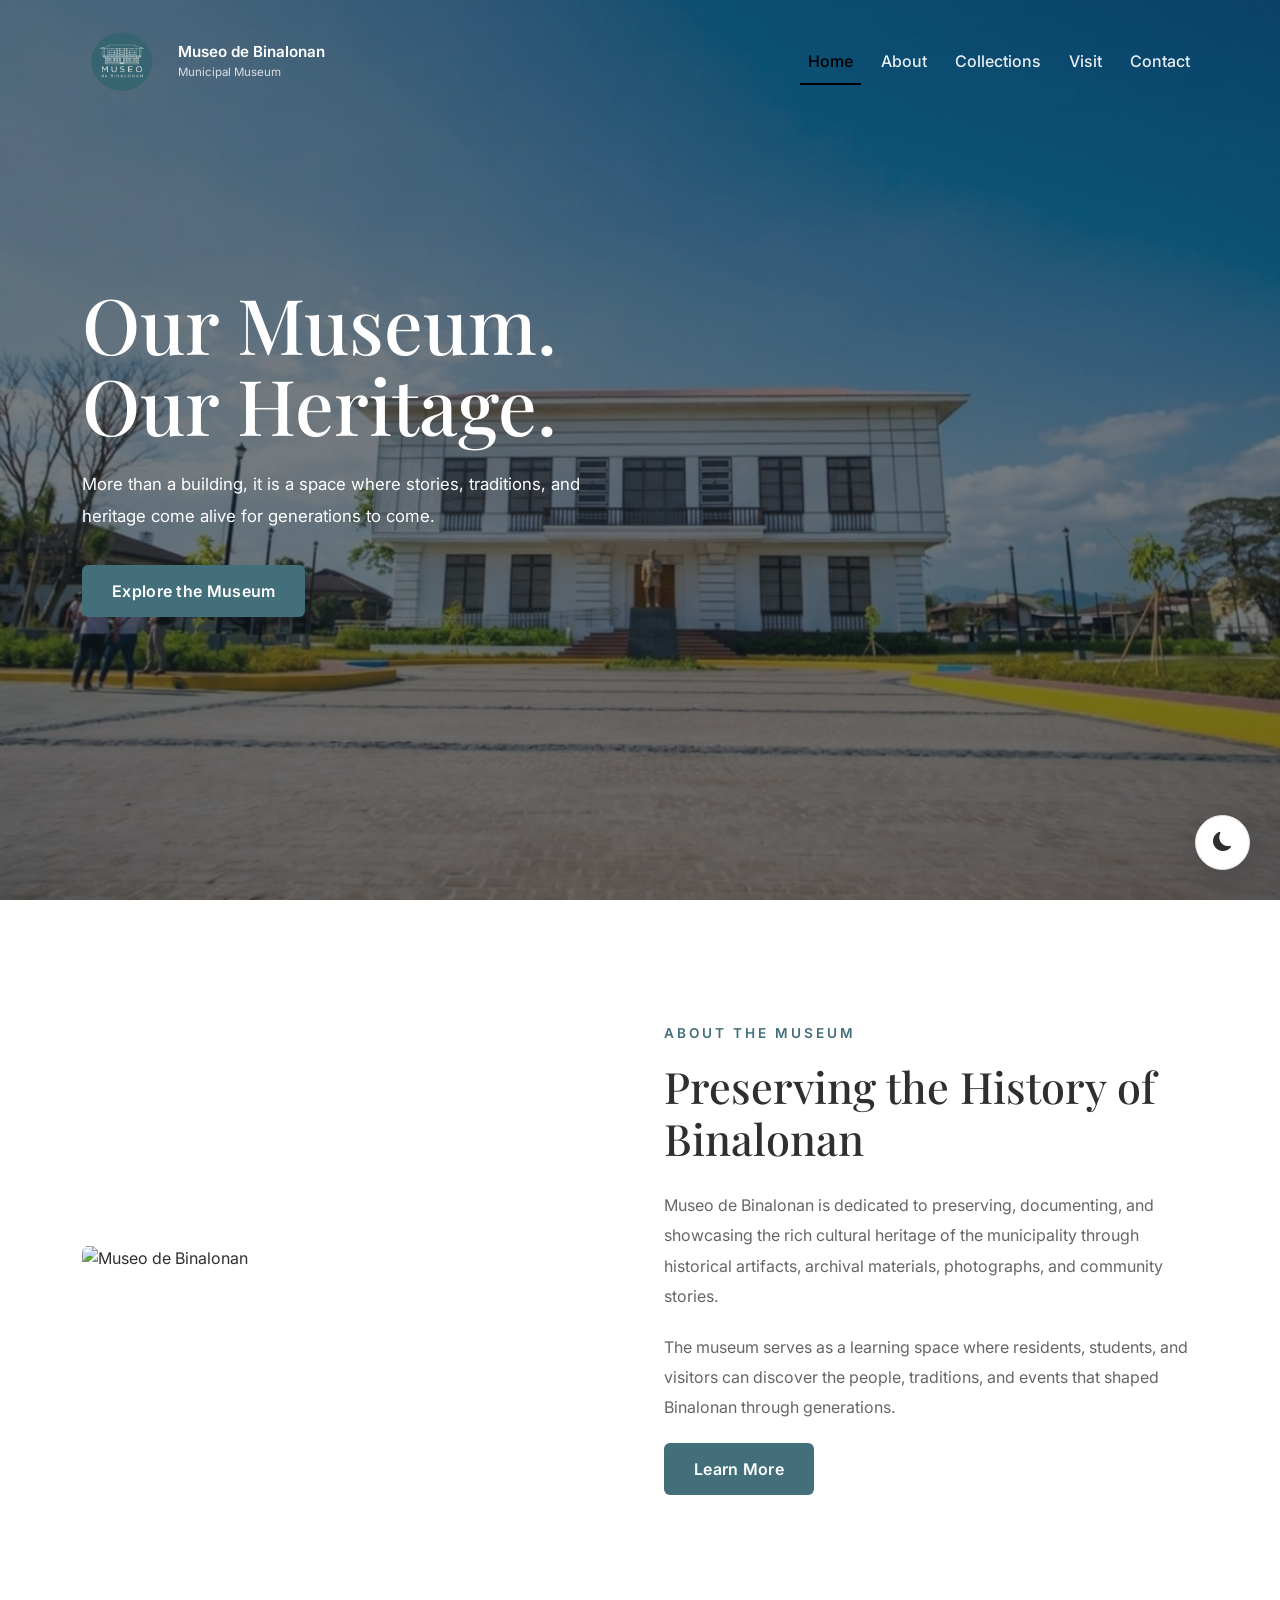
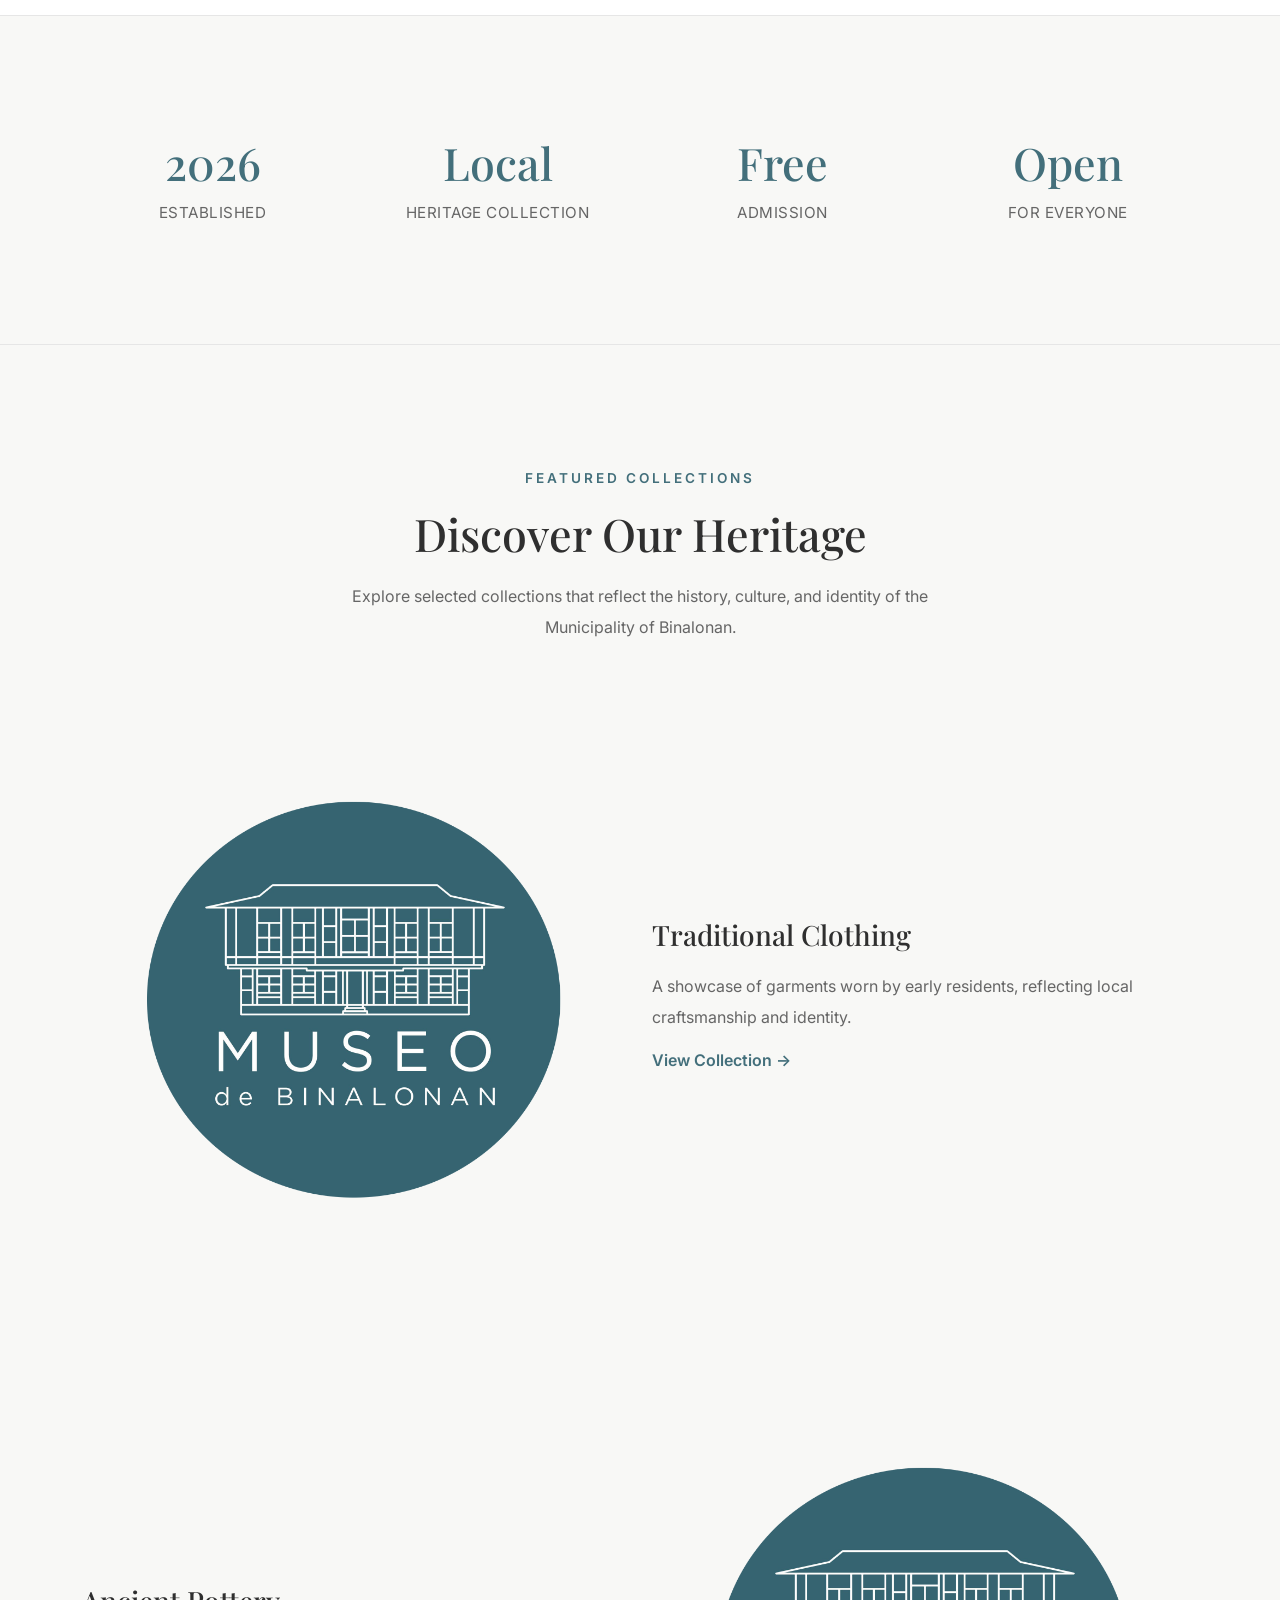
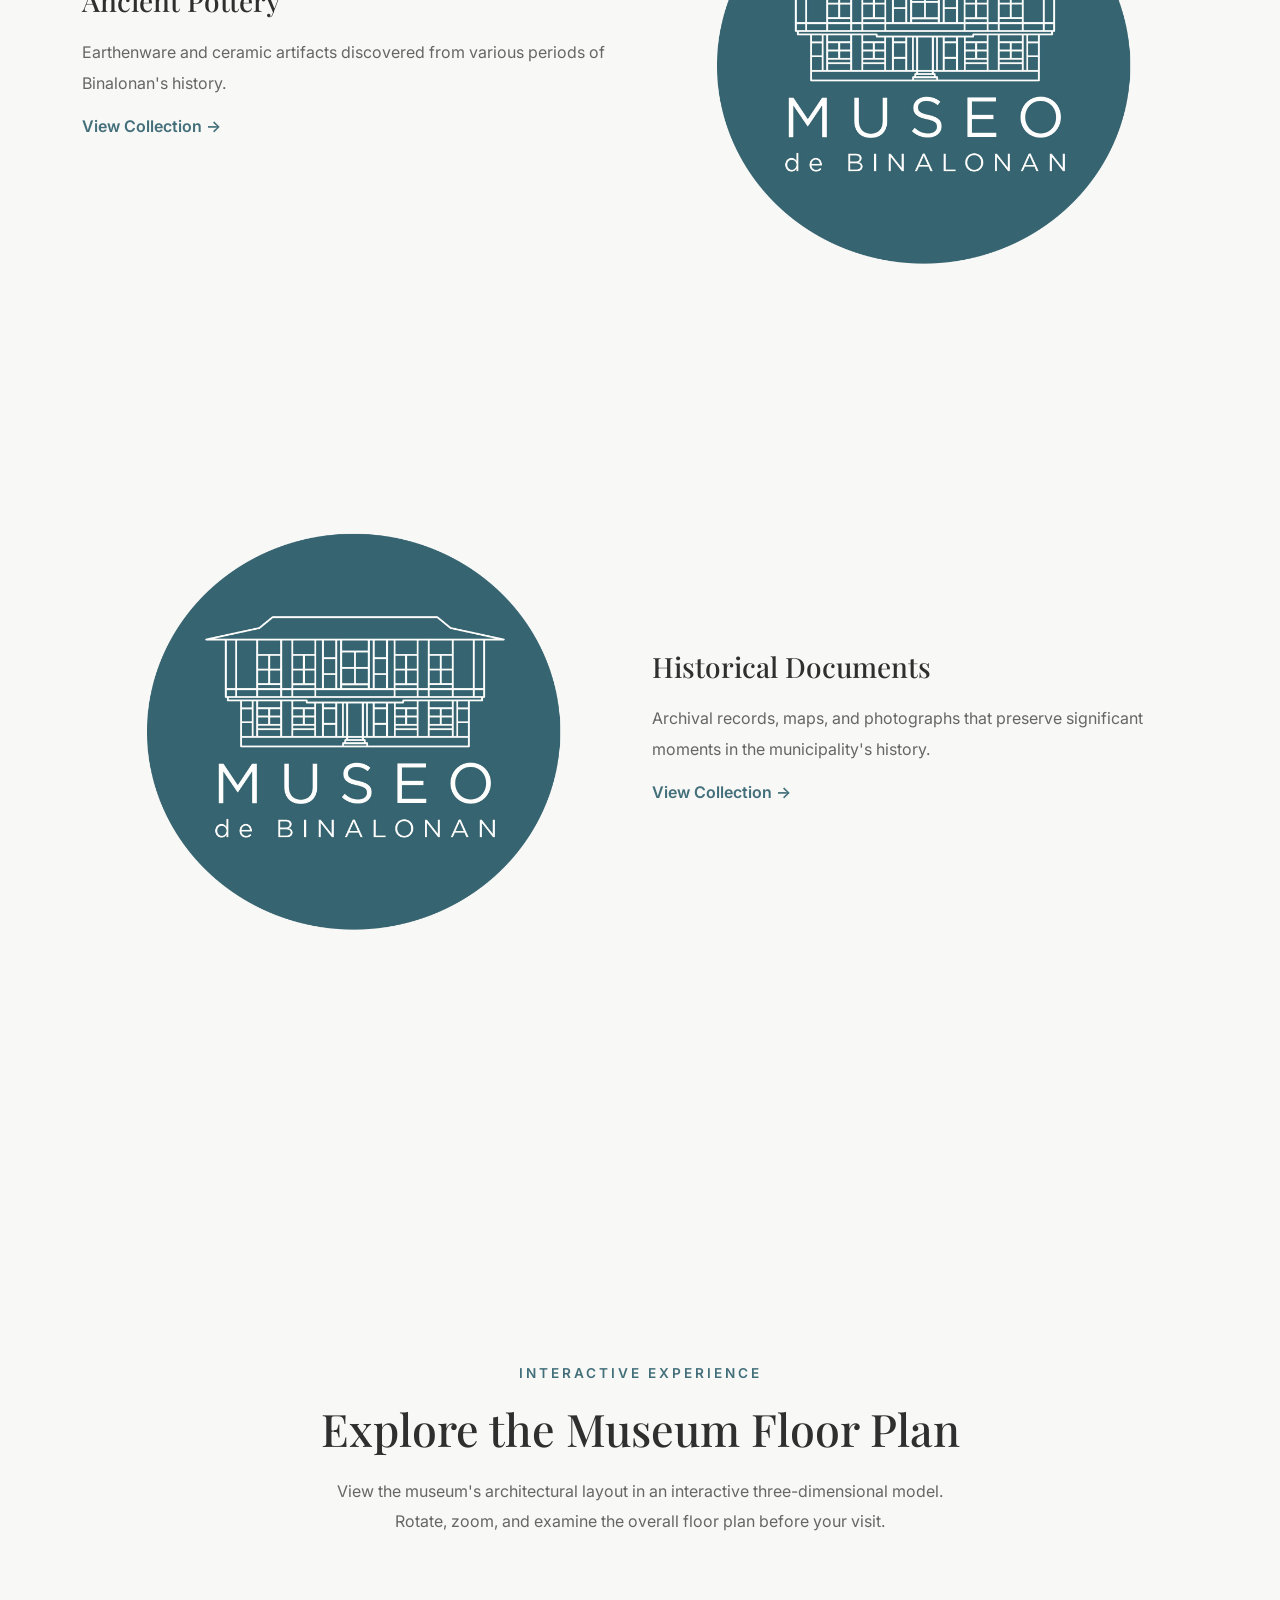
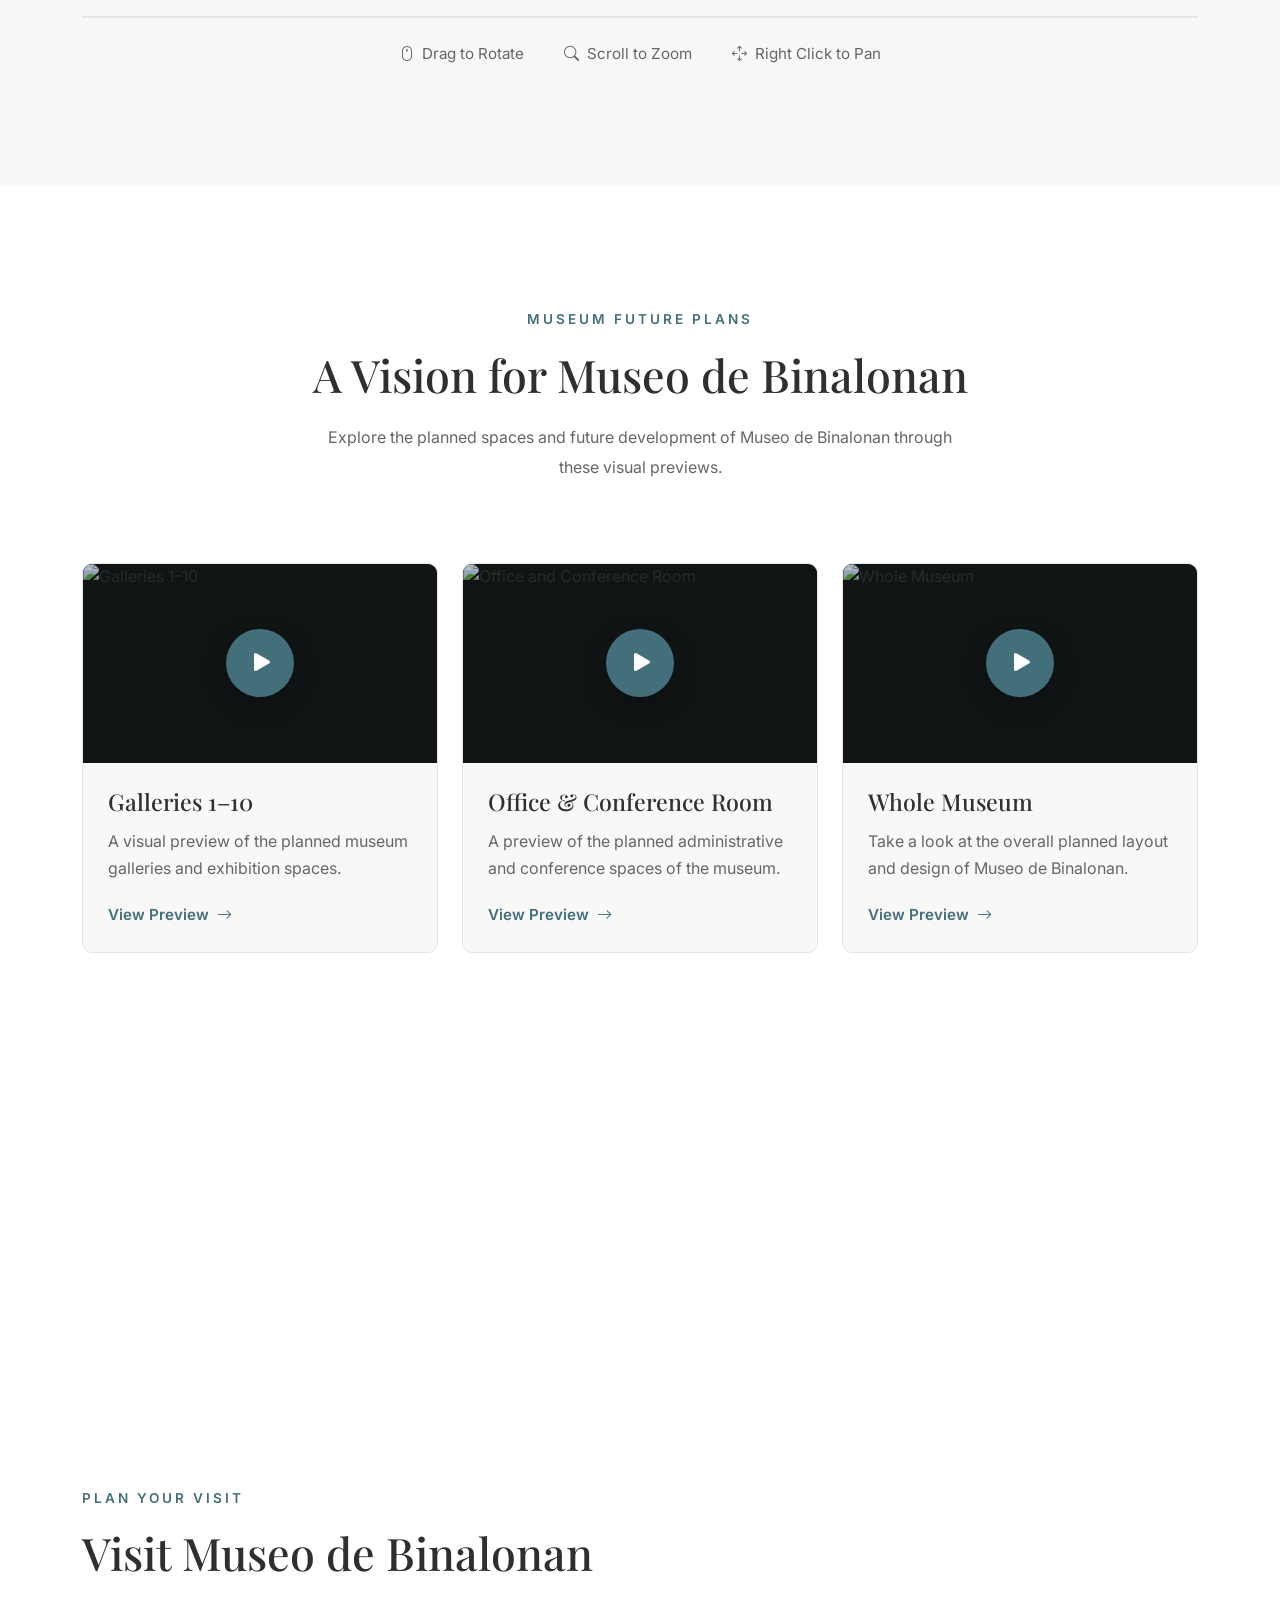
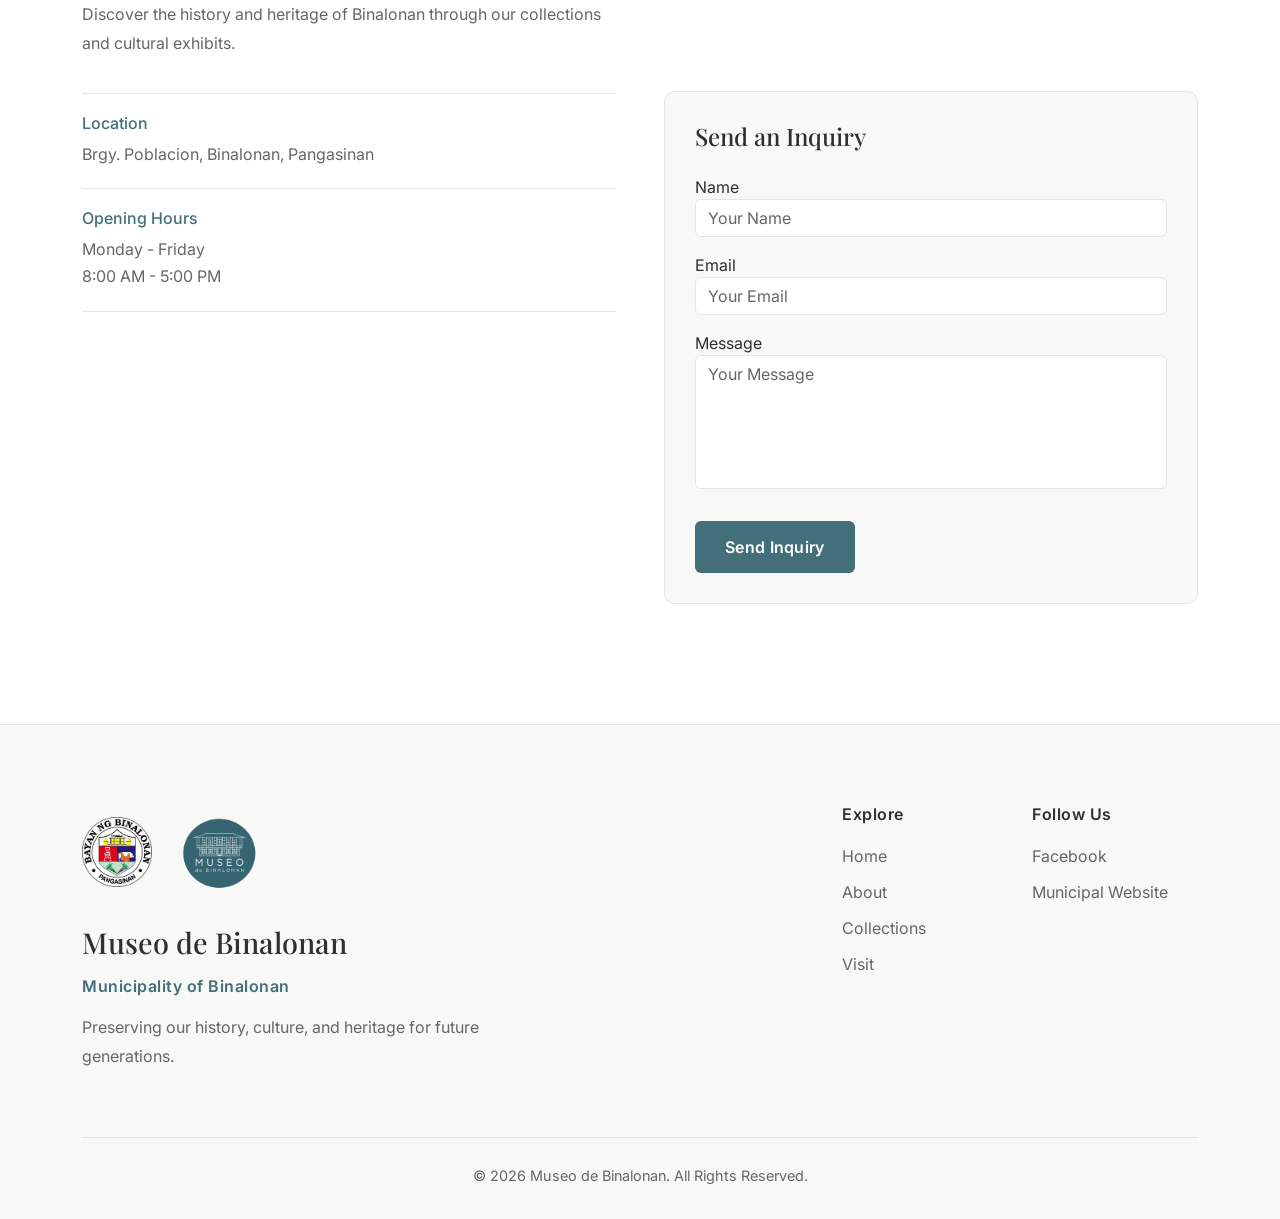
==== commit d37d9eb4: "museum-future-plans" ====
--- a/index.html
+++ b/index.html
@@ -222,6 +222,246 @@
     </div>
 
 </section>
+<!-- =======================================
+        MUSEUM FUTURE PLANS
+======================================= -->
+
+<section id="future-plans" class="future-plans-section reveal">
+
+  <div class="container">
+
+    <div class="section-title text-center">
+
+      <span>MUSEUM FUTURE PLANS</span>
+
+      <h2>A Vision for Museo de Binalonan</h2>
+
+      <p>
+        Explore the planned spaces and future development
+        of Museo de Binalonan through these visual previews.
+      </p>
+
+    </div>
+
+
+    <div class="row g-4">
+
+
+      <!-- VIDEO 1 -->
+
+      <div class="col-lg-4 col-md-6">
+
+        <div
+          class="video-card"
+          data-video="Q2eXE67QWkA"
+          data-title="Galleries 1–10"
+        >
+
+          <div class="video-thumbnail">
+
+            <img
+              src="https://img.youtube.com/vi/Q2eXE67QWkA/maxresdefault.jpg"
+              alt="Galleries 1–10"
+              loading="lazy"
+            >
+
+            <div class="video-overlay">
+
+              <div class="play-button">
+                <i class="bi bi-play-fill"></i>
+              </div>
+
+            </div>
+
+          </div>
+
+
+          <div class="video-content">
+
+            <h3>Galleries 1–10</h3>
+
+            <p>
+              A visual preview of the planned museum galleries
+              and exhibition spaces.
+            </p>
+
+            <span class="video-link">
+              View Preview
+              <i class="bi bi-arrow-right"></i>
+            </span>
+
+          </div>
+
+        </div>
+
+      </div>
+
+
+
+      <!-- VIDEO 2 -->
+
+      <div class="col-lg-4 col-md-6">
+
+        <div
+          class="video-card"
+          data-video="RrK8OMYaI3s"
+          data-title="Office & Conference Room"
+        >
+
+          <div class="video-thumbnail">
+
+            <img
+              src="https://img.youtube.com/vi/RrK8OMYaI3s/maxresdefault.jpg"
+              alt="Office and Conference Room"
+              loading="lazy"
+            >
+
+            <div class="video-overlay">
+
+              <div class="play-button">
+                <i class="bi bi-play-fill"></i>
+              </div>
+
+            </div>
+
+          </div>
+
+
+          <div class="video-content">
+
+            <h3>Office & Conference Room</h3>
+
+            <p>
+              A preview of the planned administrative and
+              conference spaces of the museum.
+            </p>
+
+            <span class="video-link">
+              View Preview
+              <i class="bi bi-arrow-right"></i>
+            </span>
+
+          </div>
+
+        </div>
+
+      </div>
+
+
+
+      <!-- VIDEO 3 -->
+
+      <div class="col-lg-4 col-md-6">
+
+        <div
+          class="video-card"
+          data-video="pbBZXdUAiRE"
+          data-title="Whole Museum"
+        >
+
+          <div class="video-thumbnail">
+
+            <img
+              src="https://img.youtube.com/vi/pbBZXdUAiRE/maxresdefault.jpg"
+              alt="Whole Museum"
+              loading="lazy"
+            >
+
+            <div class="video-overlay">
+
+              <div class="play-button">
+                <i class="bi bi-play-fill"></i>
+              </div>
+
+            </div>
+
+          </div>
+
+
+          <div class="video-content">
+
+            <h3>Whole Museum</h3>
+
+            <p>
+              Take a look at the overall planned layout
+              and design of Museo de Binalonan.
+            </p>
+
+            <span class="video-link">
+              View Preview
+              <i class="bi bi-arrow-right"></i>
+            </span>
+
+          </div>
+
+        </div>
+
+      </div>
+
+
+    </div>
+
+  </div>
+
+</section>
+
+
+<!-- =======================================
+        VIDEO MODAL
+======================================= -->
+
+<div
+  class="modal fade"
+  id="videoModal"
+  tabindex="-1"
+  aria-hidden="true"
+>
+
+  <div class="modal-dialog modal-xl modal-dialog-centered">
+
+    <div class="modal-content video-modal-content">
+
+      <div class="modal-header">
+
+        <h5
+          class="modal-title"
+          id="videoModalTitle"
+        >
+          Museum Future Plans
+        </h5>
+
+        <button
+          type="button"
+          class="btn-close"
+          data-bs-dismiss="modal"
+          aria-label="Close"
+        ></button>
+
+      </div>
+
+
+      <div class="modal-body">
+
+        <div class="video-player-container">
+
+          <iframe
+            id="museumVideo"
+            src=""
+            title="Museo de Binalonan Future Plans"
+            allow="accelerometer; autoplay; clipboard-write; encrypted-media; gyroscope; picture-in-picture; web-share"
+            allowfullscreen
+            loading="lazy"
+          ></iframe>
+
+        </div>
+
+      </div>
+
+    </div>
+
+  </div>
+
+</div>
   <!-- =======================================
         VISIT THE MUSEUM
 ======================================= -->
@@ -236,7 +476,7 @@
           <div class="visit-details">
             <div class="visit-item">
               <h4>Location</h4>
-              <p> Brgy.Poblacion, Binalonan, Pangasinan </p>
+              <p> Brgy. Poblacion, Binalonan, Pangasinan </p>
             </div>
             <div class="visit-item">
               <h4>Opening Hours</h4>
--- a/assets/css/style.css
+++ b/assets/css/style.css
@@ -868,4 +868,323 @@
 
     gap:8px;
 
+}
+
+/* ==================================================
+            MUSEUM FUTURE PLANS
+================================================== */
+
+.future-plans-section {
+
+    padding:120px 0;
+
+    background:var(--surface);
+
+}
+
+
+/* ==================================================
+                VIDEO CARD
+================================================== */
+
+.video-card {
+
+    height:100%;
+
+    background:var(--background);
+
+    border:1px solid var(--border);
+
+    border-radius:10px;
+
+    overflow:hidden;
+
+    cursor:pointer;
+
+    transition:
+
+        transform .35s ease,
+
+        box-shadow .35s ease,
+
+        border-color .35s ease;
+
+}
+
+
+.video-card:hover {
+
+    transform:translateY(-6px);
+
+    box-shadow:0 15px 40px rgba(0,0,0,.10);
+
+    border-color:var(--primary);
+
+}
+
+
+/* ==================================================
+                VIDEO THUMBNAIL
+================================================== */
+
+.video-thumbnail {
+
+    position:relative;
+
+    width:100%;
+
+    aspect-ratio:16 / 9;
+
+    overflow:hidden;
+
+    background:#111;
+
+}
+
+
+.video-thumbnail img {
+
+    width:100%;
+
+    height:100%;
+
+    object-fit:cover;
+
+    display:block;
+
+    transition:transform .5s ease;
+
+}
+
+
+.video-card:hover .video-thumbnail img {
+
+    transform:scale(1.04);
+
+}
+
+
+/* ==================================================
+                VIDEO OVERLAY
+================================================== */
+
+.video-overlay {
+
+    position:absolute;
+
+    inset:0;
+
+    display:flex;
+
+    align-items:center;
+
+    justify-content:center;
+
+    background:rgba(20,30,35,.28);
+
+    transition:.3s;
+
+}
+
+
+.video-card:hover .video-overlay {
+
+    background:rgba(20,30,35,.42);
+
+}
+
+
+/* ==================================================
+                PLAY BUTTON
+================================================== */
+
+.play-button {
+
+    width:68px;
+
+    height:68px;
+
+    border-radius:50%;
+
+    display:flex;
+
+    align-items:center;
+
+    justify-content:center;
+
+    background:var(--primary);
+
+    color:#fff;
+
+    font-size:2rem;
+
+    padding-left:4px;
+
+    box-shadow:0 8px 25px rgba(0,0,0,.25);
+
+    transition:.3s;
+
+}
+
+
+.video-card:hover .play-button {
+
+    transform:scale(1.08);
+
+}
+
+
+/* ==================================================
+                VIDEO CONTENT
+================================================== */
+
+.video-content {
+
+    padding:25px;
+
+}
+
+
+.video-content h3 {
+
+    font-family:"Playfair Display",serif;
+
+    color:var(--text);
+
+    font-size:1.45rem;
+
+    margin-bottom:12px;
+
+}
+
+
+.video-content p {
+
+    color:var(--text-light);
+
+    line-height:1.7;
+
+    margin-bottom:20px;
+
+}
+
+
+.video-link {
+
+    display:inline-flex;
+
+    align-items:center;
+
+    gap:8px;
+
+    color:var(--primary);
+
+    font-weight:600;
+
+    font-size:.95rem;
+
+}
+
+
+.video-link i {
+
+    transition:.3s;
+
+}
+
+
+.video-card:hover .video-link i {
+
+    transform:translateX(4px);
+
+}
+
+
+/* ==================================================
+                VIDEO MODAL
+================================================== */
+
+.video-modal-content {
+
+    background:var(--surface);
+
+    border:1px solid var(--border);
+
+    border-radius:10px;
+
+    overflow:hidden;
+
+}
+
+
+.video-modal-content .modal-header {
+
+    border-bottom:1px solid var(--border);
+
+    padding:18px 24px;
+
+}
+
+
+.video-modal-content .modal-title {
+
+    color:var(--text);
+
+    font-family:"Playfair Display",serif;
+
+}
+
+
+.video-modal-content .btn-close {
+
+    filter:var(--btn-close-filter, none);
+
+}
+
+
+.video-modal-content .modal-body {
+
+    padding:0;
+
+    background:#000;
+
+}
+
+
+.video-player-container {
+
+    position:relative;
+
+    width:100%;
+
+    aspect-ratio:16 / 9;
+
+    background:#000;
+
+}
+
+
+.video-player-container iframe {
+
+    position:absolute;
+
+    inset:0;
+
+    width:100%;
+
+    height:100%;
+
+    border:0;
+
+}
+
+
+/* ==================================================
+                DARK MODE MODAL
+================================================== */
+
+body.dark-mode .video-modal-content .btn-close {
+
+    filter:invert(1);
+
 }
--- a/assets/css/responsive.css
+++ b/assets/css/responsive.css
@@ -207,3 +207,31 @@
     }
 
 }
+
+/* ==================================================
+                FUTURE PLANS MOBILE
+================================================== */
+
+@media(max-width:768px){
+
+    .future-plans-section{
+
+        padding:80px 0;
+
+    }
+
+
+    .future-video-content{
+
+        padding:22px;
+
+    }
+
+
+    .future-video-content h3{
+
+        font-size:1.35rem;
+
+    }
+
+}
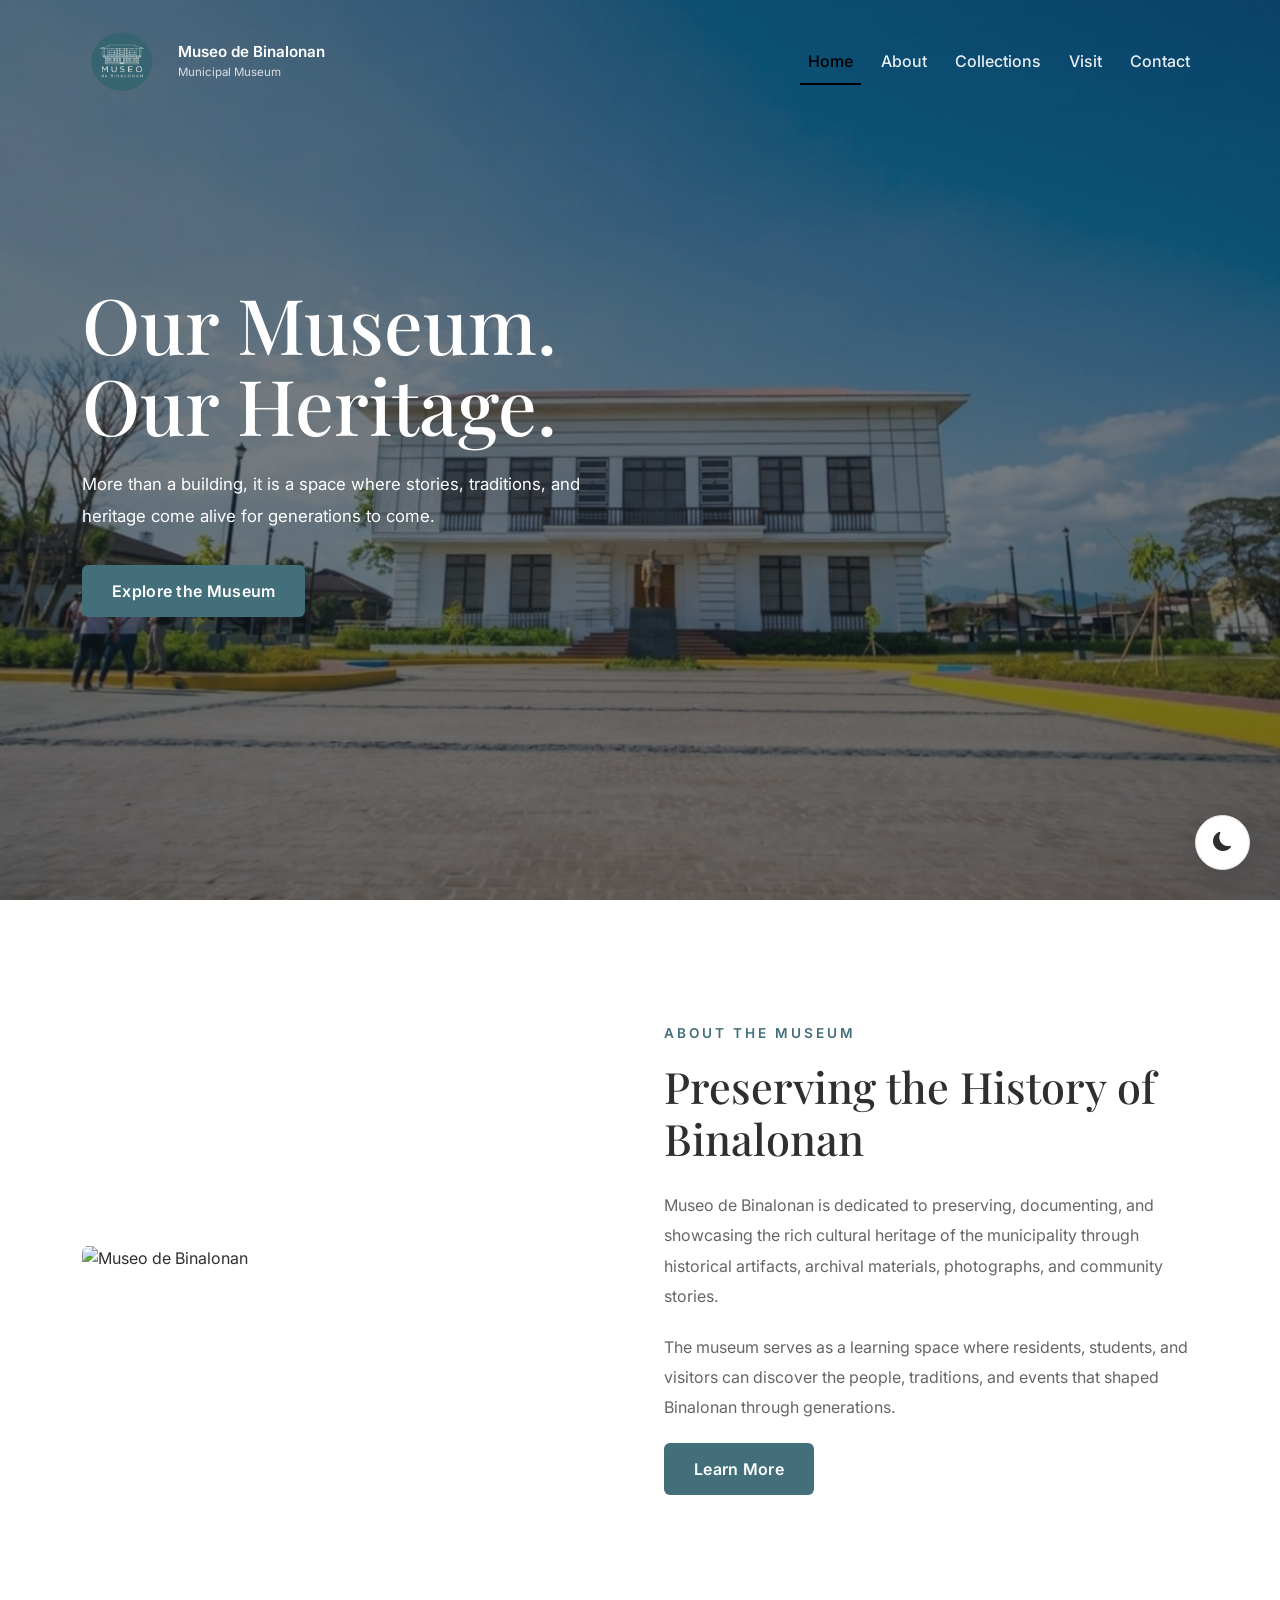
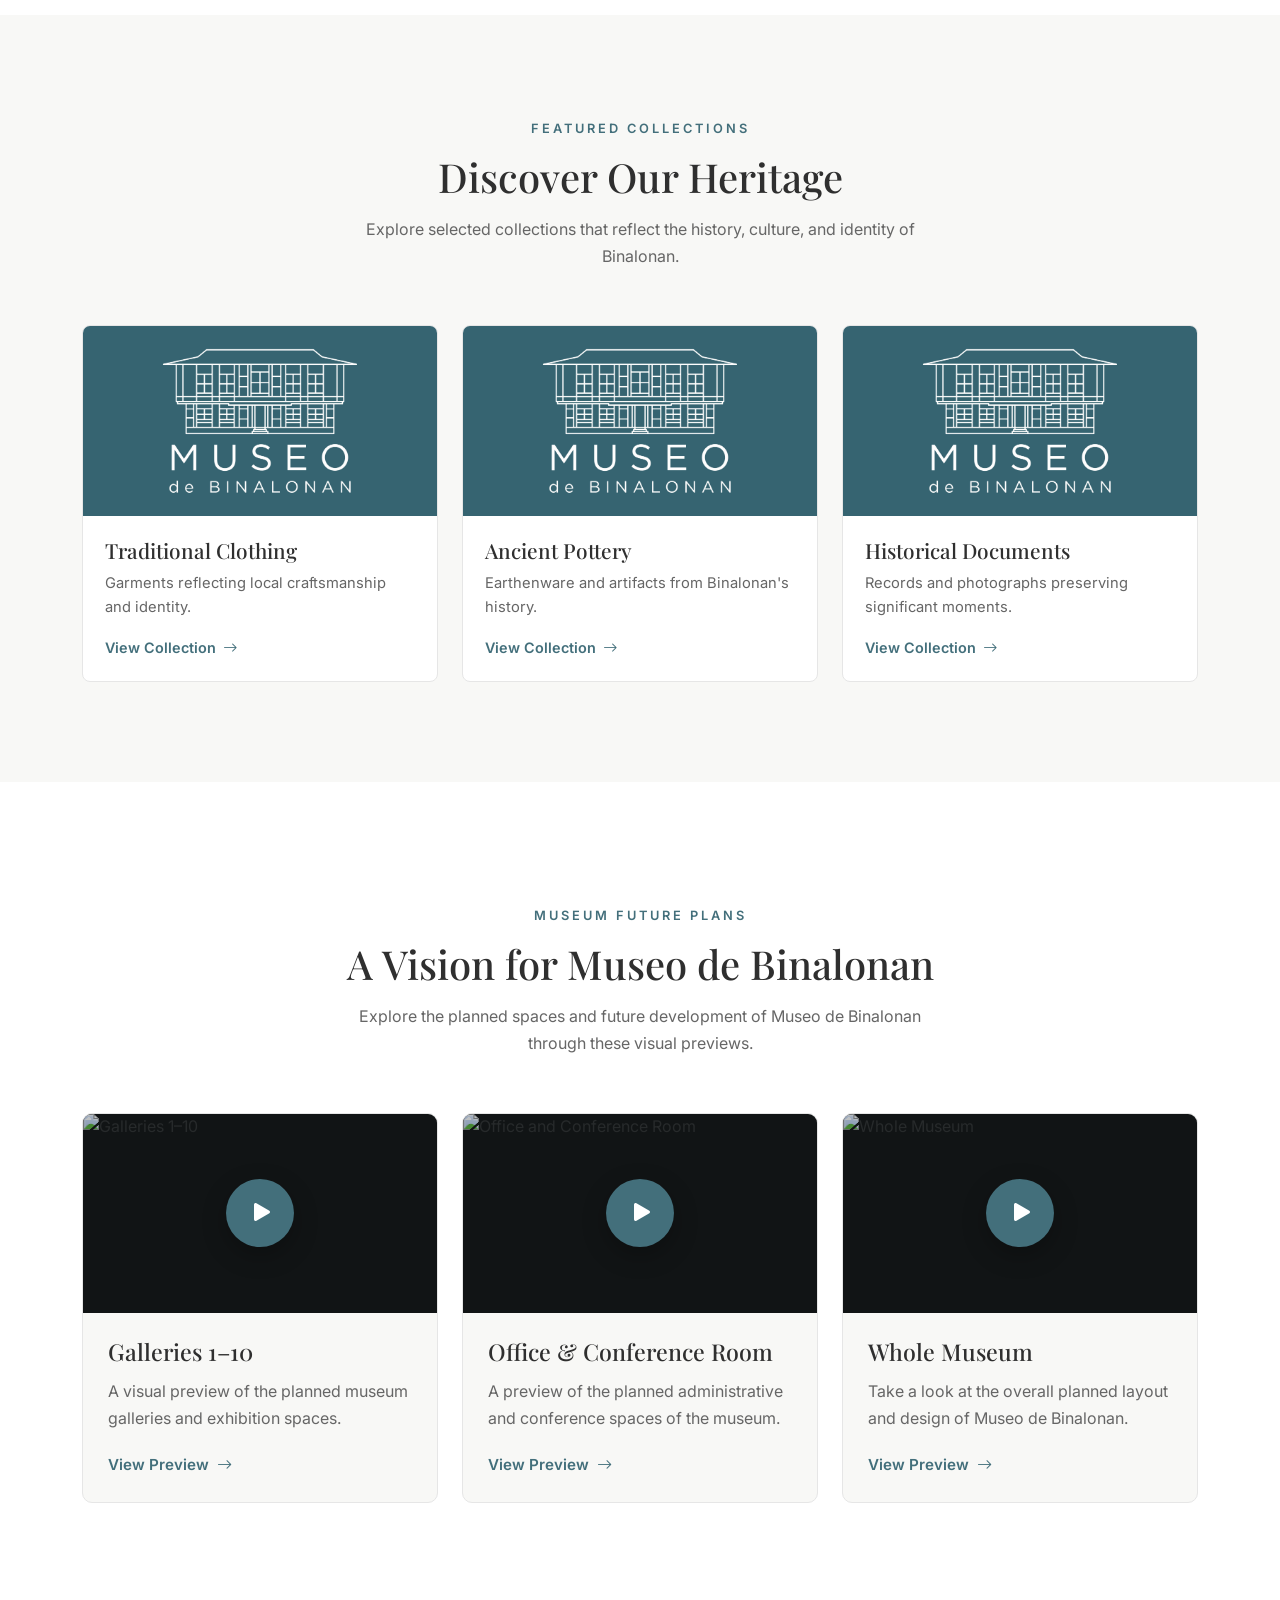
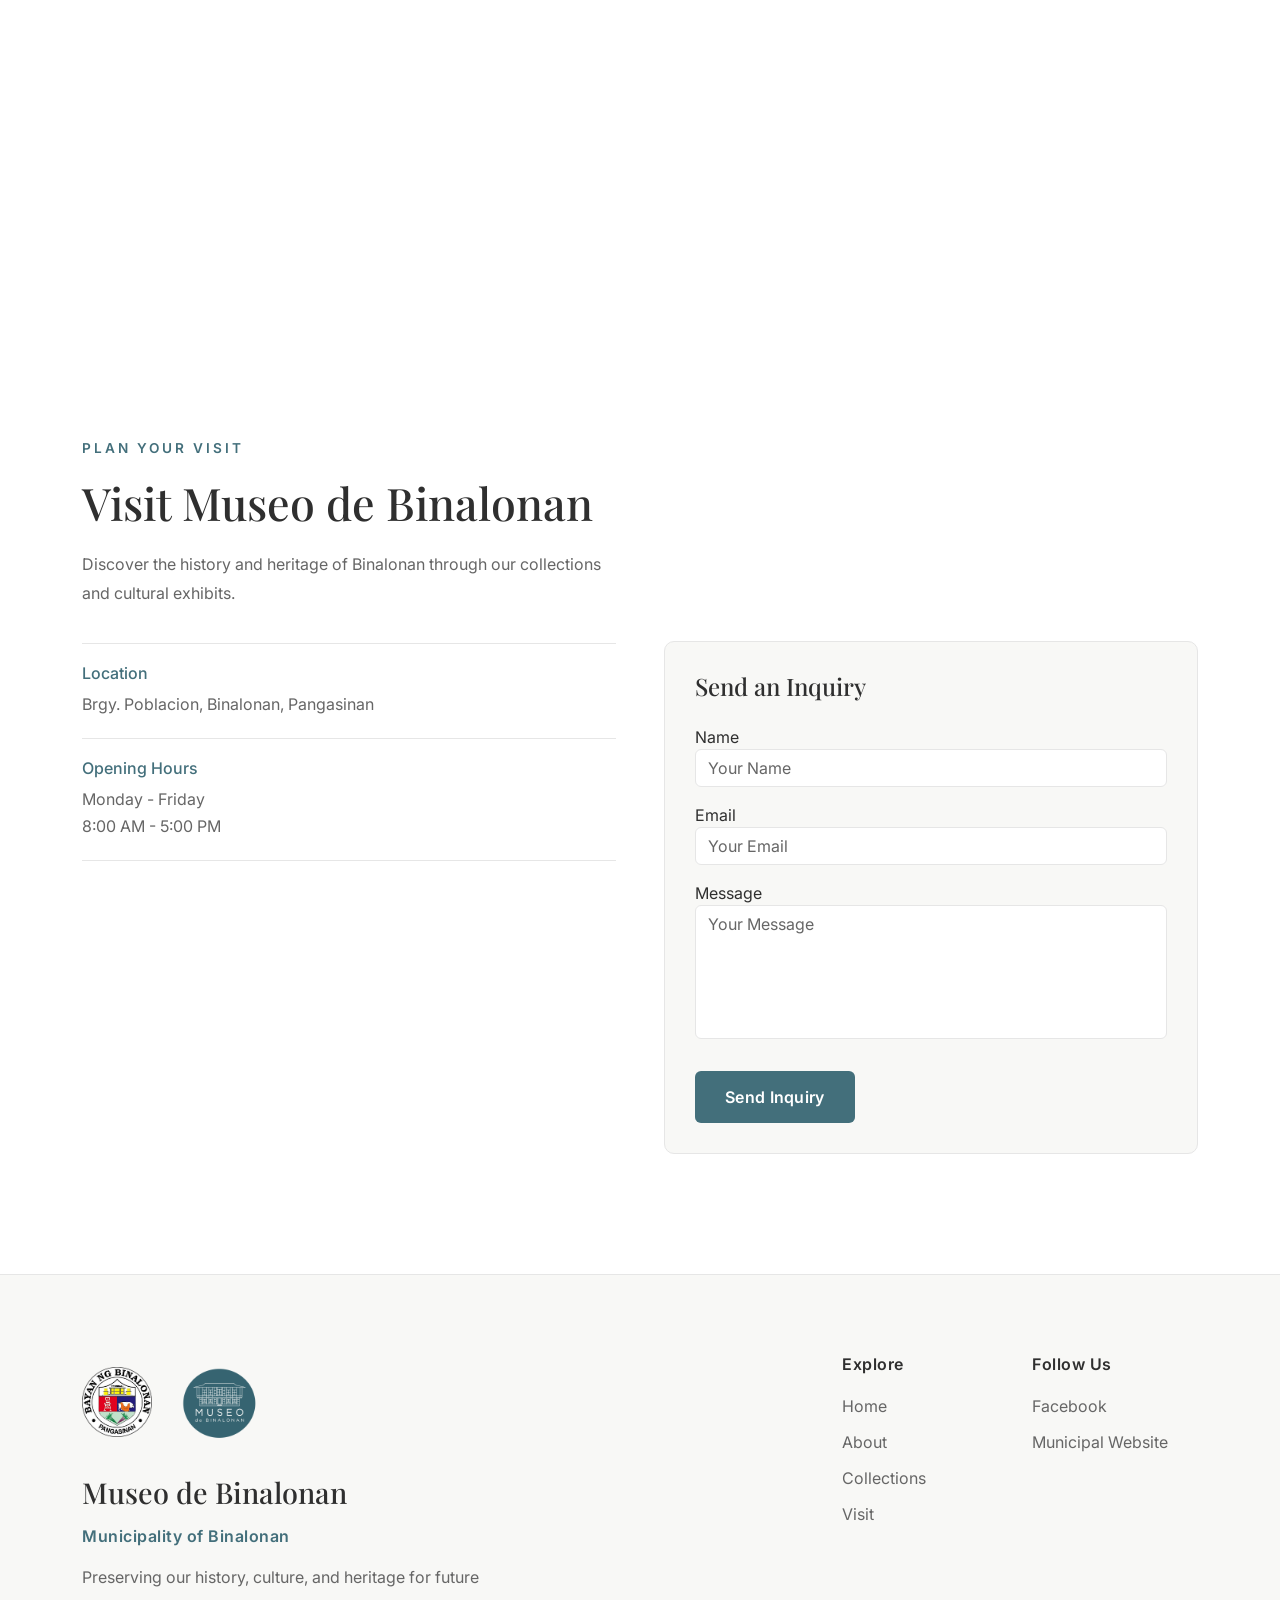
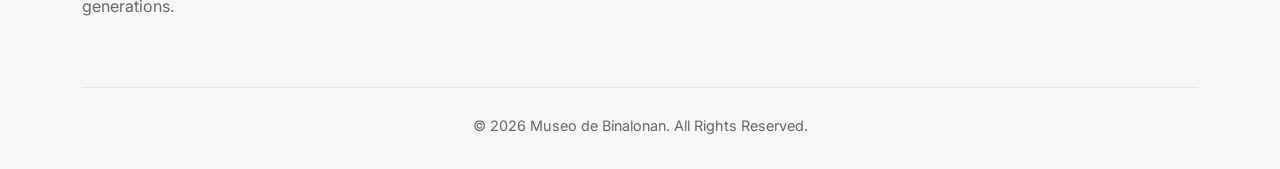
==== commit 5f99f20b: "test" ====
--- a/index.html
+++ b/index.html
@@ -91,84 +91,148 @@
     </div>
   </section>
   <!-- =======================================
-        MUSEUM HIGHLIGHTS
+        FEATURED COLLECTIONS
 ======================================= -->
-  <section class="stats-section reveal">
-    <div class="container">
-      <div class="row text-center">
-        <div class="col-6 col-lg-3">
-          <div class="stat-item">
-            <h3>2026</h3>
-            <p>Established</p>
-          </div>
-        </div>
-        <div class="col-6 col-lg-3">
-          <div class="stat-item">
-            <h3>Local</h3>
-            <p>Heritage Collection</p>
-          </div>
-        </div>
-        <div class="col-6 col-lg-3">
-          <div class="stat-item">
-            <h3>Free</h3>
-            <p>Admission</p>
-          </div>
-        </div>
-        <div class="col-6 col-lg-3">
-          <div class="stat-item">
-            <h3>Open</h3>
-            <p>For Everyone</p>
-          </div>
-        </div>
-      </div>
-    </div>
-  </section>
-  <!-- Featured Collections -->
-  <section id="collections" class="collections-section reveal">
-    <div class="container">
-      <div class="section-title text-center">
-        <span>FEATURED COLLECTIONS</span>
-        <h2>Discover Our Heritage</h2>
-        <p> Explore selected collections that reflect the history, culture, and identity of the Municipality of Binalonan. </p>
-      </div>
-      <!-- Collection 1 -->
-      <div class="row align-items-center collection-item">
-        <div class="col-lg-6">
-          <img src="assets/img/museo-logo.png" class="img-fluid collection-image" alt="Traditional Clothing" />
-        </div>
-        <div class="col-lg-6">
-          <h3>Traditional Clothing</h3>
-          <p> A showcase of garments worn by early residents, reflecting local craftsmanship and identity. </p>
-          <a href="#"> View Collection → </a>
-        </div>
-      </div>
-      <!-- Collection 2 -->
-      <div class="row align-items-center collection-item flex-lg-row-reverse">
-        <div class="col-lg-6">
-          <img src="assets/img/museo-logo.png" class="img-fluid collection-image" alt="Pottery" />
-        </div>
-        <div class="col-lg-6">
-          <h3>Ancient Pottery</h3>
-          <p> Earthenware and ceramic artifacts discovered from various periods of Binalonan's history. </p>
-          <a href="#"> View Collection → </a>
-        </div>
-      </div>
-      <!-- Collection 3 -->
-      <div class="row align-items-center collection-item">
-        <div class="col-lg-6">
-          <img src="assets/img/museo-logo.png" class="img-fluid collection-image" alt="Historical Documents" />
-        </div>
-        <div class="col-lg-6">
-          <h3>Historical Documents</h3>
-          <p> Archival records, maps, and photographs that preserve significant moments in the municipality's history. </p>
-          <a href="#"> View Collection → </a>
-        </div>
-      </div>
-    </div>
-  </section>
+
+<section id="collections" class="collections-section reveal">
+
+  <div class="container">
+
+    <div class="section-title text-center">
+
+      <span>FEATURED COLLECTIONS</span>
+
+      <h2>Discover Our Heritage</h2>
+
+      <p>
+        Explore selected collections that reflect the history,
+        culture, and identity of Binalonan.
+      </p>
+
+    </div>
+
+
+    <div class="row g-4">
+
+
+      <!-- COLLECTION 1 -->
+
+      <div class="col-lg-4 col-md-6">
+
+        <div class="collection-card">
+
+          <div class="collection-card-image">
+
+            <img
+              src="assets/img/museum-placeholder.jpg"
+              alt="Traditional Clothing"
+            />
+
+          </div>
+
+
+          <div class="collection-card-content">
+
+            <h3>Traditional Clothing</h3>
+
+            <p>
+              Garments reflecting local craftsmanship and identity.
+            </p>
+
+            <a href="#">
+              View Collection
+              <i class="bi bi-arrow-right"></i>
+            </a>
+
+          </div>
+
+        </div>
+
+      </div>
+
+
+
+      <!-- COLLECTION 2 -->
+
+      <div class="col-lg-4 col-md-6">
+
+        <div class="collection-card">
+
+          <div class="collection-card-image">
+
+            <img
+              src="assets/img/museum-placeholder.jpg"
+              alt="Ancient Pottery"
+            />
+
+          </div>
+
+
+          <div class="collection-card-content">
+
+            <h3>Ancient Pottery</h3>
+
+            <p>
+              Earthenware and artifacts from Binalonan's history.
+            </p>
+
+            <a href="#">
+              View Collection
+              <i class="bi bi-arrow-right"></i>
+            </a>
+
+          </div>
+
+        </div>
+
+      </div>
+
+
+
+      <!-- COLLECTION 3 -->
+
+      <div class="col-lg-4 col-md-6">
+
+        <div class="collection-card">
+
+          <div class="collection-card-image">
+
+            <img
+              src="assets/img/museum-placeholder.jpg"
+              alt="Historical Documents"
+            />
+
+          </div>
+
+
+          <div class="collection-card-content">
+
+            <h3>Historical Documents</h3>
+
+            <p>
+              Records and photographs preserving significant moments.
+            </p>
+
+            <a href="#">
+              View Collection
+              <i class="bi bi-arrow-right"></i>
+            </a>
+
+          </div>
+
+        </div>
+
+      </div>
+
+
+    </div>
+
+  </div>
+
+</section>
   <!-- =======================================
         3D FLOOR PLAN
-======================================= -->
+
 
 <section id="floor-plan" class="floorplan-section reveal">
 
@@ -222,6 +286,9 @@
     </div>
 
 </section>
+
+======================================= -->
+
 <!-- =======================================
         MUSEUM FUTURE PLANS
 ======================================= -->
--- a/assets/css/style.css
+++ b/assets/css/style.css
@@ -251,77 +251,208 @@
 ================================================== */
 
 .collections-section {
-  padding: 120px 0;
-
-  background: var(--background);
-}
+
+    padding:100px 0;
+
+    background:var(--background);
+
+}
+
+
+/* ==================================================
+                COLLECTION HEADER
+================================================== */
 
 .section-title {
-  margin-bottom: 80px;
-}
+
+    margin-bottom:55px;
+
+}
+
 
 .section-title span {
-  color: var(--primary);
-
-  font-size: 0.85rem;
-
-  letter-spacing: 3px;
-
-  font-weight: 600;
-}
+
+    color:var(--primary);
+
+    font-size:.8rem;
+
+    letter-spacing:3px;
+
+    font-weight:600;
+
+}
+
 
 .section-title h2 {
-  font-family: "Playfair Display", serif;
-
-  color: var(--text);
-
-  font-size: 2.8rem;
-
-  margin-top: 18px;
-}
+
+    font-family:"Playfair Display",serif;
+
+    color:var(--text);
+
+    font-size:2.5rem;
+
+    margin-top:14px;
+
+}
+
 
 .section-title p {
-  max-width: 650px;
-
-  margin: 20px auto 0;
-
-  color: var(--text-light);
-
-  line-height: 1.9;
-}
-
-.collection-item {
-  margin-bottom: 120px;
-}
-
-.collection-image {
-  border-radius: 8px;
-}
-
-.collection-item h3 {
-  font-family: "Playfair Display", serif;
-
-  color: var(--text);
-
-  margin-bottom: 20px;
-}
-
-.collection-item p {
-  color: var(--text-light);
-
-  line-height: 1.9;
-}
-
-.collection-item a {
-  color: var(--primary);
-
-  text-decoration: none;
-
-  font-weight: 600;
-}
-
-.collection-item a:hover {
-  text-decoration: underline;
+
+    max-width:600px;
+
+    margin:15px auto 0;
+
+    color:var(--text-light);
+
+    line-height:1.7;
+
+}
+
+
+/* ==================================================
+                COLLECTION CARD
+================================================== */
+
+.collection-card {
+
+    background:var(--surface);
+
+    border:1px solid var(--border);
+
+    border-radius:8px;
+
+    overflow:hidden;
+
+    height:100%;
+
+    transition:
+
+        transform .3s ease,
+
+        box-shadow .3s ease,
+
+        border-color .3s ease;
+
+}
+
+
+.collection-card:hover {
+
+    transform:translateY(-5px);
+
+    border-color:var(--primary);
+
+    box-shadow:0 12px 30px rgba(0,0,0,.08);
+
+}
+
+
+/* ==================================================
+                COLLECTION IMAGE
+================================================== */
+
+.collection-card-image {
+
+    height:190px;
+
+    overflow:hidden;
+
+    background:var(--background);
+
+}
+
+
+.collection-card-image img {
+
+    width:100%;
+
+    height:100%;
+
+    object-fit:cover;
+
+    display:block;
+
+    transition:transform .4s ease;
+
+}
+
+
+.collection-card:hover
+.collection-card-image img {
+
+    transform:scale(1.04);
+
+}
+
+
+/* ==================================================
+                COLLECTION CONTENT
+================================================== */
+
+.collection-card-content {
+
+    padding:22px;
+
+}
+
+
+.collection-card-content h3 {
+
+    font-family:"Playfair Display",serif;
+
+    color:var(--text);
+
+    font-size:1.3rem;
+
+    margin-bottom:9px;
+
+}
+
+
+.collection-card-content p {
+
+    color:var(--text-light);
+
+    font-size:.92rem;
+
+    line-height:1.6;
+
+    margin-bottom:16px;
+
+}
+
+
+.collection-card-content a {
+
+    display:inline-flex;
+
+    align-items:center;
+
+    gap:7px;
+
+    color:var(--primary);
+
+    text-decoration:none;
+
+    font-size:.9rem;
+
+    font-weight:600;
+
+}
+
+
+.collection-card-content a i {
+
+    transition:.25s;
+
+}
+
+
+.collection-card:hover
+.collection-card-content a i {
+
+    transform:translateX(4px);
+
 }
 
 /* ==================================================
@@ -582,47 +713,6 @@
 
     letter-spacing:.5px;
 
-}
-/* ==================================================
-                MUSEUM HIGHLIGHTS
-================================================== */
-
-.stats-section {
-  padding: 90px 0;
-
-  background: var(--background);
-
-  border-top: 1px solid var(--border);
-
-  border-bottom: 1px solid var(--border);
-}
-
-.stat-item {
-  text-align: center;
-
-  padding: 30px 15px;
-}
-
-.stat-item h3 {
-  font-family: "Playfair Display", serif;
-
-  font-size: 2.8rem;
-
-  color: var(--primary);
-
-  margin-bottom: 12px;
-}
-
-.stat-item p {
-  color: var(--text-light);
-
-  margin: 0;
-
-  font-size: 0.95rem;
-
-  letter-spacing: 0.5px;
-
-  text-transform: uppercase;
 }
 
 /* ===============================
@@ -1187,4 +1277,5 @@
 
     filter:invert(1);
 
-}+}
+
--- a/assets/css/responsive.css
+++ b/assets/css/responsive.css
@@ -234,4 +234,5 @@
 
     }
 
-}+}
+
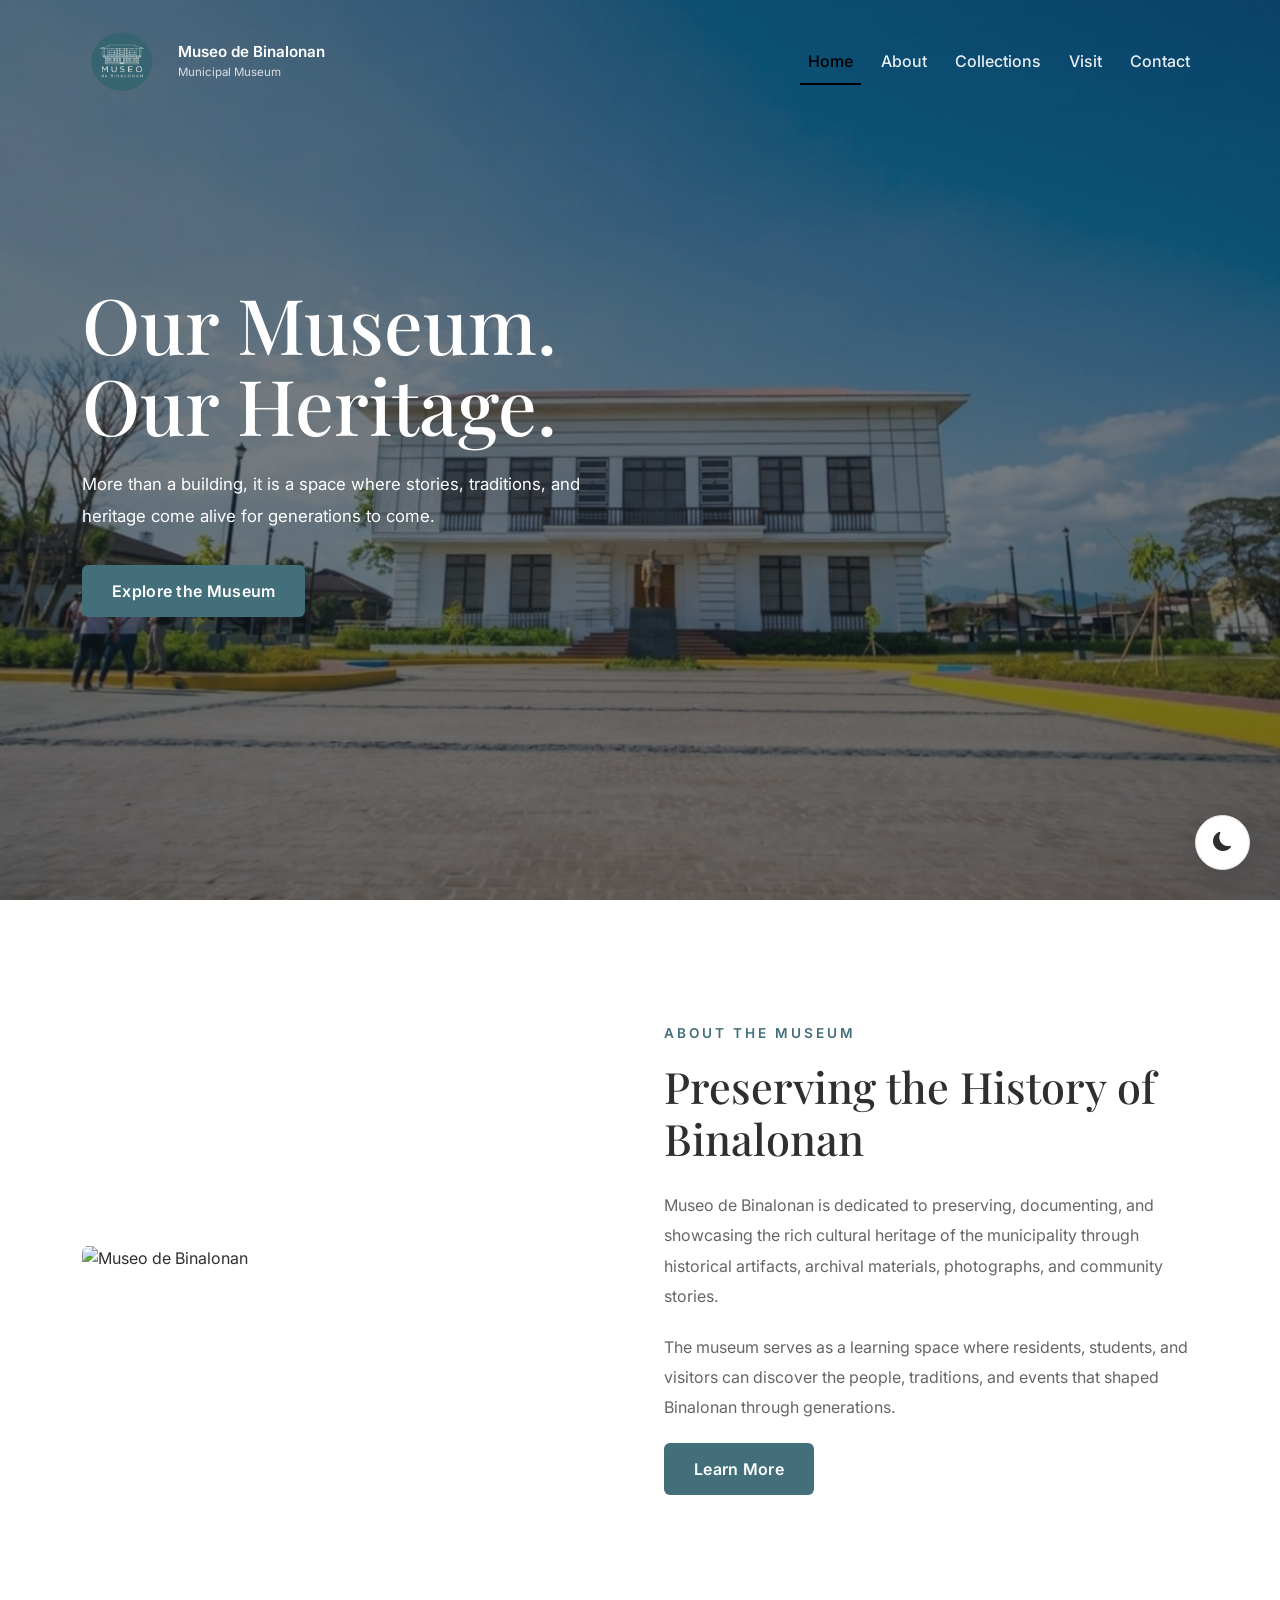
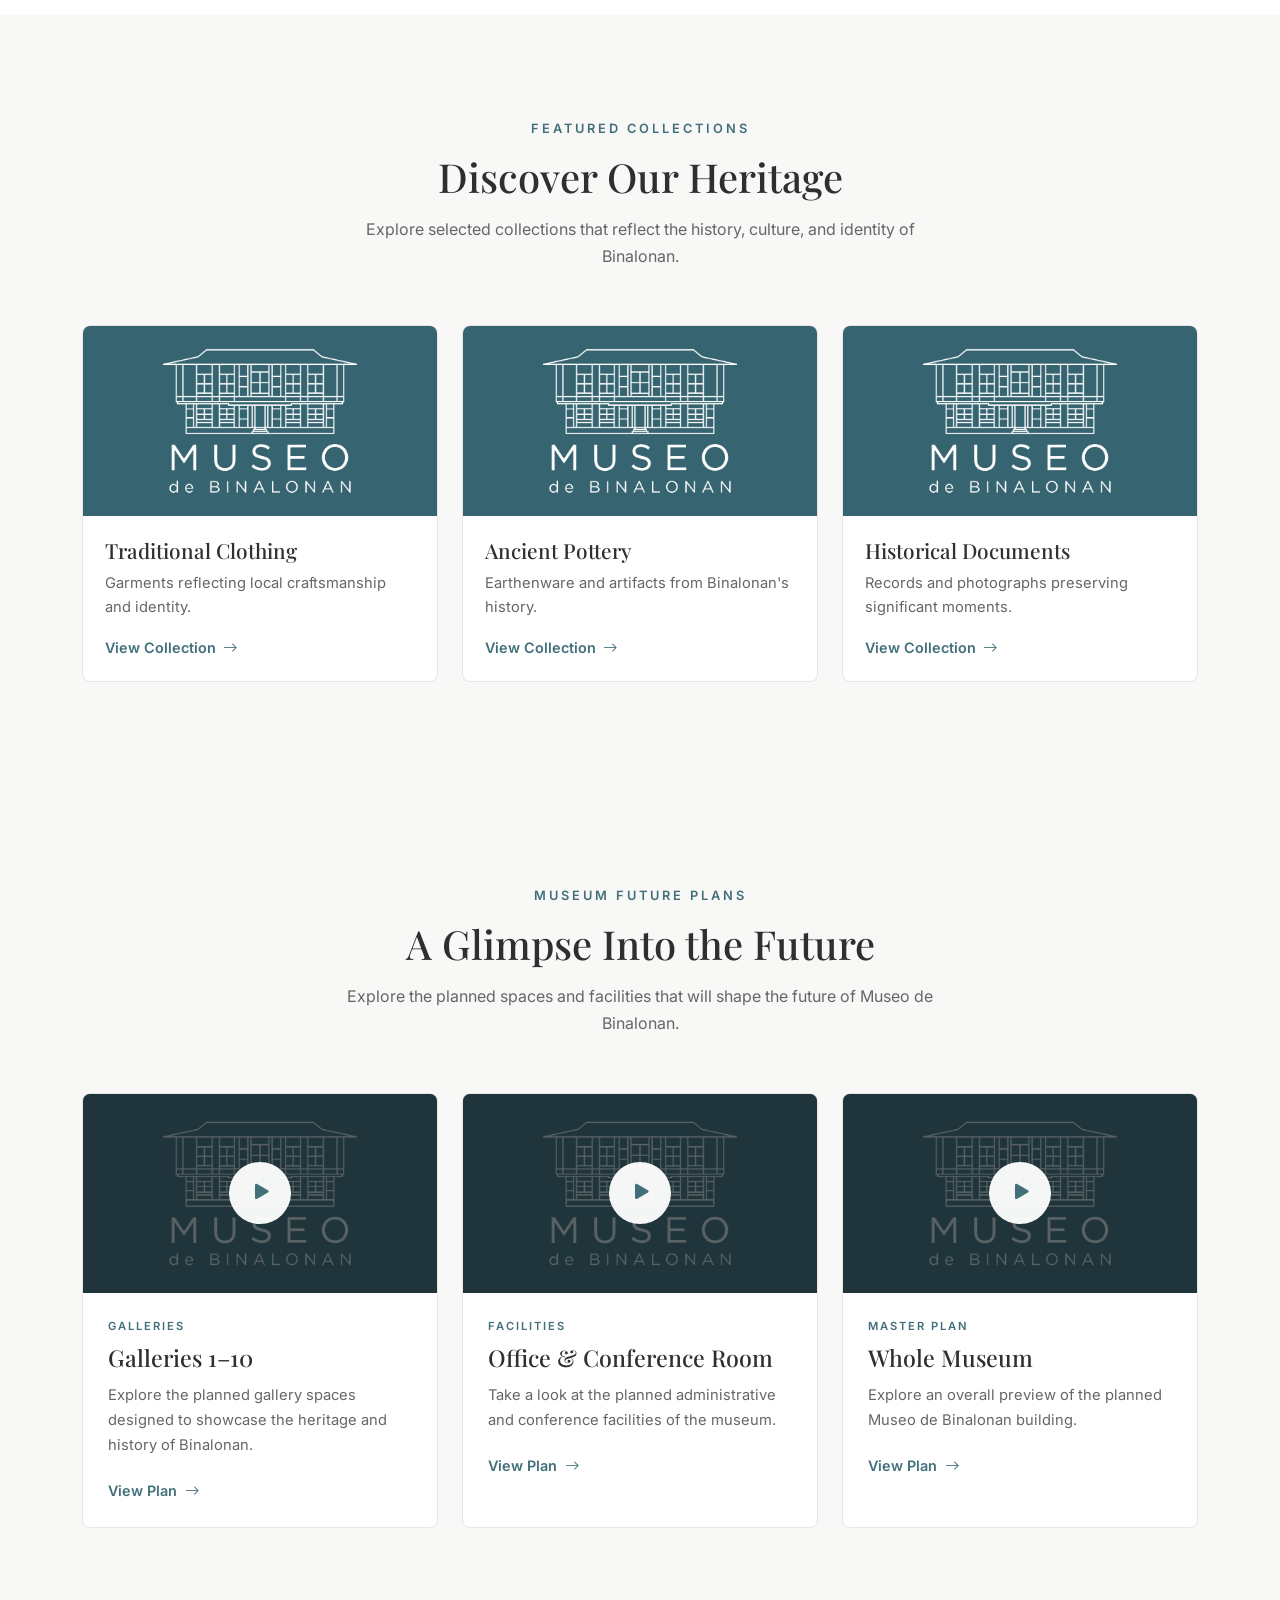
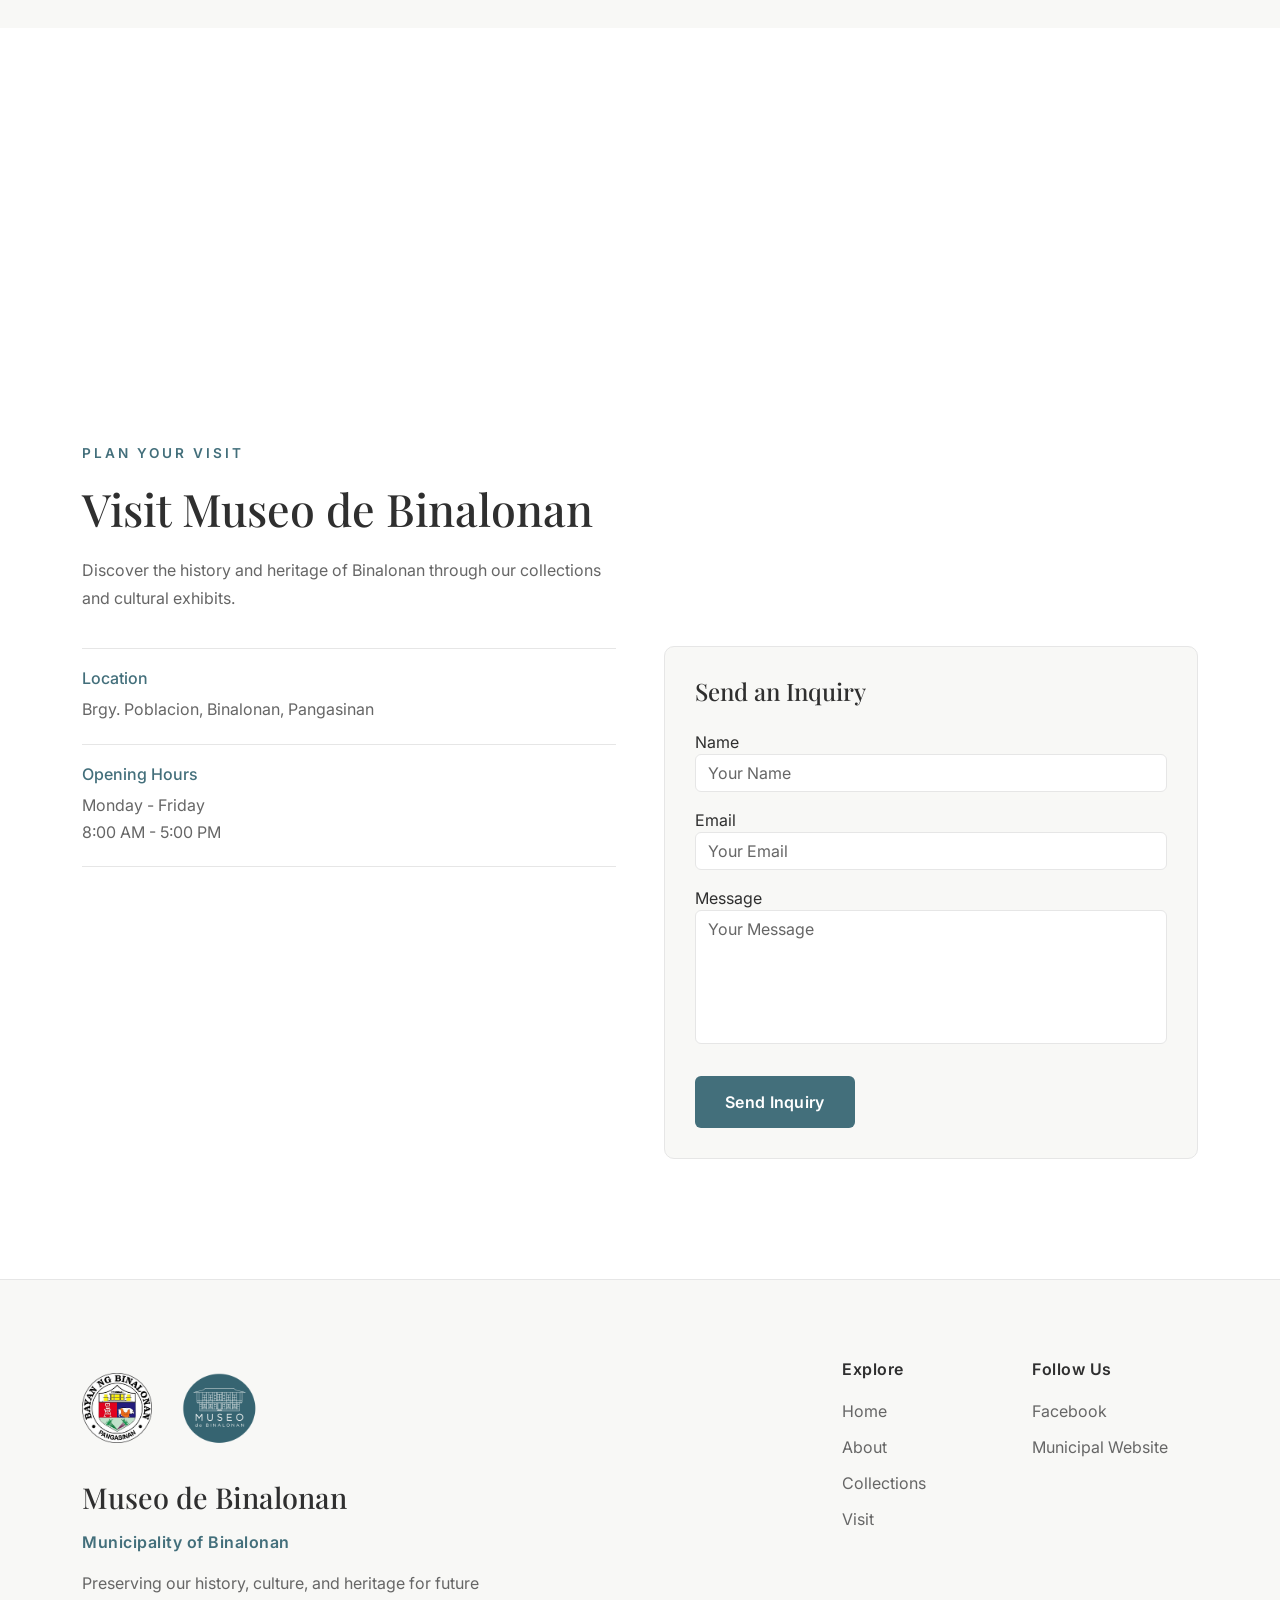
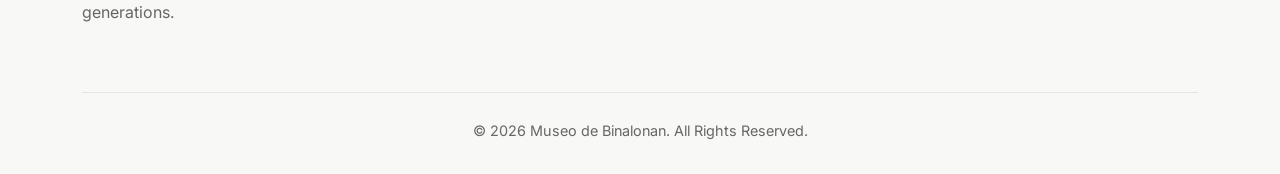
==== commit ed4188c7: "future plans" ====
--- a/index.html
+++ b/index.html
@@ -301,11 +301,11 @@
 
       <span>MUSEUM FUTURE PLANS</span>
 
-      <h2>A Vision for Museo de Binalonan</h2>
+      <h2>A Glimpse Into the Future</h2>
 
       <p>
-        Explore the planned spaces and future development
-        of Museo de Binalonan through these visual previews.
+        Explore the planned spaces and facilities that will shape
+        the future of Museo de Binalonan.
       </p>
 
     </div>
@@ -314,25 +314,21 @@
     <div class="row g-4">
 
 
-      <!-- VIDEO 1 -->
-
-      <div class="col-lg-4 col-md-6">
+      <!-- PLAN 1 -->
+
+      <div class="col-lg-4">
 
         <div
-          class="video-card"
-          data-video="Q2eXE67QWkA"
+          class="future-plan-card"
+          data-bs-toggle="modal"
+          data-bs-target="#videoModal"
+          data-video="https://res.cloudinary.com/si5ytdge/video/upload/v1786433194/Media3.mp4"
           data-title="Galleries 1–10"
         >
 
-          <div class="video-thumbnail">
-
-            <img
-              src="https://img.youtube.com/vi/Q2eXE67QWkA/maxresdefault.jpg"
-              alt="Galleries 1–10"
-              loading="lazy"
-            >
-
-            <div class="video-overlay">
+          <div class="future-plan-preview">
+
+            <div class="future-plan-overlay">
 
               <div class="play-button">
                 <i class="bi bi-play-fill"></i>
@@ -343,17 +339,23 @@
           </div>
 
 
-          <div class="video-content">
-
-            <h3>Galleries 1–10</h3>
+          <div class="future-plan-content">
+
+            <span class="video-label">
+              GALLERIES
+            </span>
+
+            <h3>
+              Galleries 1–10
+            </h3>
 
             <p>
-              A visual preview of the planned museum galleries
-              and exhibition spaces.
+              Explore the planned gallery spaces designed to
+              showcase the heritage and history of Binalonan.
             </p>
 
-            <span class="video-link">
-              View Preview
+            <span class="view-plan">
+              View Plan
               <i class="bi bi-arrow-right"></i>
             </span>
 
@@ -365,25 +367,21 @@
 
 
 
-      <!-- VIDEO 2 -->
-
-      <div class="col-lg-4 col-md-6">
+      <!-- PLAN 2 -->
+
+      <div class="col-lg-4">
 
         <div
-          class="video-card"
-          data-video="RrK8OMYaI3s"
+          class="future-plan-card"
+          data-bs-toggle="modal"
+          data-bs-target="#videoModal"
+          data-video="https://res.cloudinary.com/si5ytdge/video/upload/v1786431039/Media2.mp4"
           data-title="Office & Conference Room"
         >
 
-          <div class="video-thumbnail">
-
-            <img
-              src="https://img.youtube.com/vi/RrK8OMYaI3s/maxresdefault.jpg"
-              alt="Office and Conference Room"
-              loading="lazy"
-            >
-
-            <div class="video-overlay">
+          <div class="future-plan-preview">
+
+            <div class="future-plan-overlay">
 
               <div class="play-button">
                 <i class="bi bi-play-fill"></i>
@@ -394,17 +392,23 @@
           </div>
 
 
-          <div class="video-content">
-
-            <h3>Office & Conference Room</h3>
+          <div class="future-plan-content">
+
+            <span class="video-label">
+              FACILITIES
+            </span>
+
+            <h3>
+              Office &amp; Conference Room
+            </h3>
 
             <p>
-              A preview of the planned administrative and
-              conference spaces of the museum.
+              Take a look at the planned administrative and
+              conference facilities of the museum.
             </p>
 
-            <span class="video-link">
-              View Preview
+            <span class="view-plan">
+              View Plan
               <i class="bi bi-arrow-right"></i>
             </span>
 
@@ -416,25 +420,21 @@
 
 
 
-      <!-- VIDEO 3 -->
-
-      <div class="col-lg-4 col-md-6">
+      <!-- PLAN 3 -->
+
+      <div class="col-lg-4">
 
         <div
-          class="video-card"
-          data-video="pbBZXdUAiRE"
+          class="future-plan-card"
+          data-bs-toggle="modal"
+          data-bs-target="#videoModal"
+          data-video="https://res.cloudinary.com/si5ytdge/video/upload/v1786431382/Media1.mp4"
           data-title="Whole Museum"
         >
 
-          <div class="video-thumbnail">
-
-            <img
-              src="https://img.youtube.com/vi/pbBZXdUAiRE/maxresdefault.jpg"
-              alt="Whole Museum"
-              loading="lazy"
-            >
-
-            <div class="video-overlay">
+          <div class="future-plan-preview">
+
+            <div class="future-plan-overlay">
 
               <div class="play-button">
                 <i class="bi bi-play-fill"></i>
@@ -445,17 +445,23 @@
           </div>
 
 
-          <div class="video-content">
-
-            <h3>Whole Museum</h3>
+          <div class="future-plan-content">
+
+            <span class="video-label">
+              MASTER PLAN
+            </span>
+
+            <h3>
+              Whole Museum
+            </h3>
 
             <p>
-              Take a look at the overall planned layout
-              and design of Museo de Binalonan.
+              Explore an overall preview of the planned Museo
+              de Binalonan building.
             </p>
 
-            <span class="video-link">
-              View Preview
+            <span class="view-plan">
+              View Plan
               <i class="bi bi-arrow-right"></i>
             </span>
 
@@ -472,15 +478,15 @@
 
 </section>
 
-
 <!-- =======================================
-        VIDEO MODAL
+        FUTURE PLAN VIDEO MODAL
 ======================================= -->
 
 <div
   class="modal fade"
   id="videoModal"
   tabindex="-1"
+  aria-labelledby="videoModalLabel"
   aria-hidden="true"
 >
 
@@ -492,9 +498,9 @@
 
         <h5
           class="modal-title"
-          id="videoModalTitle"
+          id="videoModalLabel"
         >
-          Museum Future Plans
+          Museum Future Plan
         </h5>
 
         <button
@@ -509,16 +515,25 @@
 
       <div class="modal-body">
 
-        <div class="video-player-container">
-
-          <iframe
-            id="museumVideo"
-            src=""
-            title="Museo de Binalonan Future Plans"
-            allow="accelerometer; autoplay; clipboard-write; encrypted-media; gyroscope; picture-in-picture; web-share"
-            allowfullscreen
-            loading="lazy"
-          ></iframe>
+        <div class="modal-video-wrapper">
+
+          <video
+            id="futurePlanVideo"
+            class="modal-video"
+            controls
+            playsinline
+            preload="none"
+          >
+
+            <source
+              id="futurePlanVideoSource"
+              src=""
+              type="video/mp4"
+            />
+
+            Your browser does not support the video tag.
+
+          </video>
 
         </div>
 
@@ -643,6 +658,7 @@
   <!-- Bootstrap JS -->
   <script src="https://cdn.jsdelivr.net/npm/bootstrap@5.3.8/dist/js/bootstrap.bundle.min.js"></script>
   <!-- Custom JS -->
+  <script src="assets/js/future-plans.js"></script>
   <script src="assets/js/navbar.js"></script>
   <script src="assets/js/theme.js"></script>
   <script src="assets/js/main.js"></script>
--- a/assets/css/style.css
+++ b/assets/css/style.css
@@ -715,6 +715,7 @@
 
 }
 
+
 /* ===============================
         VISIT FORM
 ================================ */
@@ -961,321 +962,303 @@
 }
 
 /* ==================================================
-            MUSEUM FUTURE PLANS
+        MUSEUM FUTURE PLANS
 ================================================== */
 
 .future-plans-section {
-
-    padding:120px 0;
-
-    background:var(--surface);
-
-}
-
-
-/* ==================================================
-                VIDEO CARD
-================================================== */
-
-.video-card {
-
-    height:100%;
-
-    background:var(--background);
-
-    border:1px solid var(--border);
-
-    border-radius:10px;
-
-    overflow:hidden;
-
-    cursor:pointer;
-
-    transition:
-
-        transform .35s ease,
-
-        box-shadow .35s ease,
-
-        border-color .35s ease;
-
-}
-
-
-.video-card:hover {
-
-    transform:translateY(-6px);
-
-    box-shadow:0 15px 40px rgba(0,0,0,.10);
-
-    border-color:var(--primary);
-
-}
-
-
-/* ==================================================
-                VIDEO THUMBNAIL
-================================================== */
-
-.video-thumbnail {
-
-    position:relative;
-
-    width:100%;
-
-    aspect-ratio:16 / 9;
-
-    overflow:hidden;
-
-    background:#111;
-
-}
-
-
-.video-thumbnail img {
-
-    width:100%;
-
-    height:100%;
-
-    object-fit:cover;
-
-    display:block;
-
-    transition:transform .5s ease;
-
-}
-
-
-.video-card:hover .video-thumbnail img {
-
-    transform:scale(1.04);
-
-}
-
-
-/* ==================================================
-                VIDEO OVERLAY
-================================================== */
-
-.video-overlay {
-
-    position:absolute;
-
-    inset:0;
-
-    display:flex;
-
-    align-items:center;
-
-    justify-content:center;
-
-    background:rgba(20,30,35,.28);
-
-    transition:.3s;
-
-}
-
-
-.video-card:hover .video-overlay {
-
-    background:rgba(20,30,35,.42);
-
-}
-
-
-/* ==================================================
-                PLAY BUTTON
+  padding: 100px 0;
+  background: var(--background);
+}
+
+
+/* ==================================================
+        FUTURE PLAN CARD
+================================================== */
+
+.future-plan-card {
+  height: 100%;
+
+  background: var(--surface);
+
+  border: 1px solid var(--border);
+
+  border-radius: 8px;
+
+  overflow: hidden;
+
+  cursor: pointer;
+
+  transition:
+    transform 0.3s ease,
+    border-color 0.3s ease,
+    box-shadow 0.3s ease;
+}
+
+
+.future-plan-card:hover {
+  transform: translateY(-5px);
+
+  border-color: var(--primary);
+
+  box-shadow: 0 12px 30px rgba(0, 0, 0, 0.08);
+}
+
+
+/* ==================================================
+        VIDEO PREVIEW
+================================================== */
+
+.future-plan-preview {
+  position: relative;
+
+  width: 100%;
+
+  aspect-ratio: 16 / 9;
+
+  background:
+    linear-gradient(
+      rgba(30, 45, 50, 0.65),
+      rgba(30, 45, 50, 0.65)
+    ),
+    url("../img/museum-placeholder.jpg");
+
+  background-size: cover;
+
+  background-position: center;
+
+  overflow: hidden;
+}
+
+
+/* ==================================================
+        OVERLAY
+================================================== */
+
+.future-plan-overlay {
+  position: absolute;
+
+  inset: 0;
+
+  display: flex;
+
+  align-items: center;
+
+  justify-content: center;
+
+  background: rgba(0, 0, 0, 0.18);
+
+  transition: 0.3s ease;
+}
+
+
+.future-plan-card:hover .future-plan-overlay {
+  background: rgba(0, 0, 0, 0.32);
+}
+
+
+/* ==================================================
+        PLAY BUTTON
 ================================================== */
 
 .play-button {
-
-    width:68px;
-
-    height:68px;
-
-    border-radius:50%;
-
-    display:flex;
-
-    align-items:center;
-
-    justify-content:center;
-
-    background:var(--primary);
-
-    color:#fff;
-
-    font-size:2rem;
-
-    padding-left:4px;
-
-    box-shadow:0 8px 25px rgba(0,0,0,.25);
-
-    transition:.3s;
-
-}
-
-
-.video-card:hover .play-button {
-
-    transform:scale(1.08);
-
-}
-
-
-/* ==================================================
-                VIDEO CONTENT
-================================================== */
-
-.video-content {
-
-    padding:25px;
-
-}
-
-
-.video-content h3 {
-
-    font-family:"Playfair Display",serif;
-
-    color:var(--text);
-
-    font-size:1.45rem;
-
-    margin-bottom:12px;
-
-}
-
-
-.video-content p {
-
-    color:var(--text-light);
-
-    line-height:1.7;
-
-    margin-bottom:20px;
-
-}
-
-
-.video-link {
-
-    display:inline-flex;
-
-    align-items:center;
-
-    gap:8px;
-
-    color:var(--primary);
-
-    font-weight:600;
-
-    font-size:.95rem;
-
-}
-
-
-.video-link i {
-
-    transition:.3s;
-
-}
-
-
-.video-card:hover .video-link i {
-
-    transform:translateX(4px);
-
-}
-
-
-/* ==================================================
-                VIDEO MODAL
+  width: 62px;
+
+  height: 62px;
+
+  border-radius: 50%;
+
+  background: rgba(255, 255, 255, 0.95);
+
+  color: var(--primary);
+
+  display: flex;
+
+  align-items: center;
+
+  justify-content: center;
+
+  font-size: 1.7rem;
+
+  padding-left: 3px;
+
+  transition: 0.3s ease;
+}
+
+
+.future-plan-card:hover .play-button {
+  transform: scale(1.08);
+}
+
+
+/* ==================================================
+        CARD CONTENT
+================================================== */
+
+.future-plan-content {
+  padding: 25px;
+}
+
+
+.future-plan-content .video-label {
+  display: block;
+
+  margin-bottom: 9px;
+
+  color: var(--primary);
+
+  font-size: 0.7rem;
+
+  font-weight: 600;
+
+  letter-spacing: 2px;
+}
+
+
+.future-plan-content h3 {
+  font-family: "Playfair Display", serif;
+
+  color: var(--text);
+
+  font-size: 1.45rem;
+
+  margin-bottom: 12px;
+}
+
+
+.future-plan-content p {
+  color: var(--text-light);
+
+  font-size: 0.92rem;
+
+  line-height: 1.7;
+
+  margin-bottom: 20px;
+}
+
+
+.view-plan {
+  color: var(--primary);
+
+  font-size: 0.9rem;
+
+  font-weight: 600;
+
+  display: inline-flex;
+
+  align-items: center;
+
+  gap: 8px;
+}
+
+
+.view-plan i {
+  transition: 0.3s ease;
+}
+
+
+.future-plan-card:hover .view-plan i {
+  transform: translateX(4px);
+}
+
+
+/* ==================================================
+        VIDEO MODAL
 ================================================== */
 
 .video-modal-content {
-
-    background:var(--surface);
-
-    border:1px solid var(--border);
-
-    border-radius:10px;
-
-    overflow:hidden;
-
+  background: var(--surface);
+
+  border: 1px solid var(--border);
+
+  border-radius: 8px;
+
+  overflow: hidden;
 }
 
 
 .video-modal-content .modal-header {
-
-    border-bottom:1px solid var(--border);
-
-    padding:18px 24px;
-
+  border-bottom: 1px solid var(--border);
+
+  padding: 18px 22px;
 }
 
 
 .video-modal-content .modal-title {
-
-    color:var(--text);
-
-    font-family:"Playfair Display",serif;
-
+  color: var(--text);
+
+  font-family: "Playfair Display", serif;
+
+  font-size: 1.3rem;
 }
 
 
 .video-modal-content .btn-close {
-
-    filter:var(--btn-close-filter, none);
-
+  filter: var(--bs-btn-close-filter, none);
 }
 
 
 .video-modal-content .modal-body {
-
-    padding:0;
-
-    background:#000;
-
-}
-
-
-.video-player-container {
-
-    position:relative;
-
-    width:100%;
-
-    aspect-ratio:16 / 9;
-
-    background:#000;
-
-}
-
-
-.video-player-container iframe {
-
-    position:absolute;
-
-    inset:0;
-
-    width:100%;
-
-    height:100%;
-
-    border:0;
-
-}
-
-
-/* ==================================================
-                DARK MODE MODAL
+  padding: 0;
+
+  background: #000;
+}
+
+
+.modal-video-wrapper {
+  width: 100%;
+
+  background: #000;
+}
+
+
+.modal-video {
+  width: 100%;
+
+  max-height: 75vh;
+
+  display: block;
+
+  background: #000;
+}
+
+
+/* ==================================================
+        DARK MODE MODAL
 ================================================== */
 
 body.dark-mode .video-modal-content .btn-close {
-
-    filter:invert(1);
-
-}
-
+  filter: invert(1);
+}
+
+
+/* ==================================================
+        MOBILE
+================================================== */
+
+@media (max-width: 767px) {
+
+  .future-plans-section {
+    padding: 80px 0;
+  }
+
+
+  .future-plan-content {
+    padding: 22px;
+  }
+
+
+  .future-plan-content h3 {
+    font-size: 1.3rem;
+  }
+
+
+  .modal-dialog {
+    margin: 10px;
+  }
+
+
+  .modal-video {
+    max-height: 65vh;
+  }
+
+}
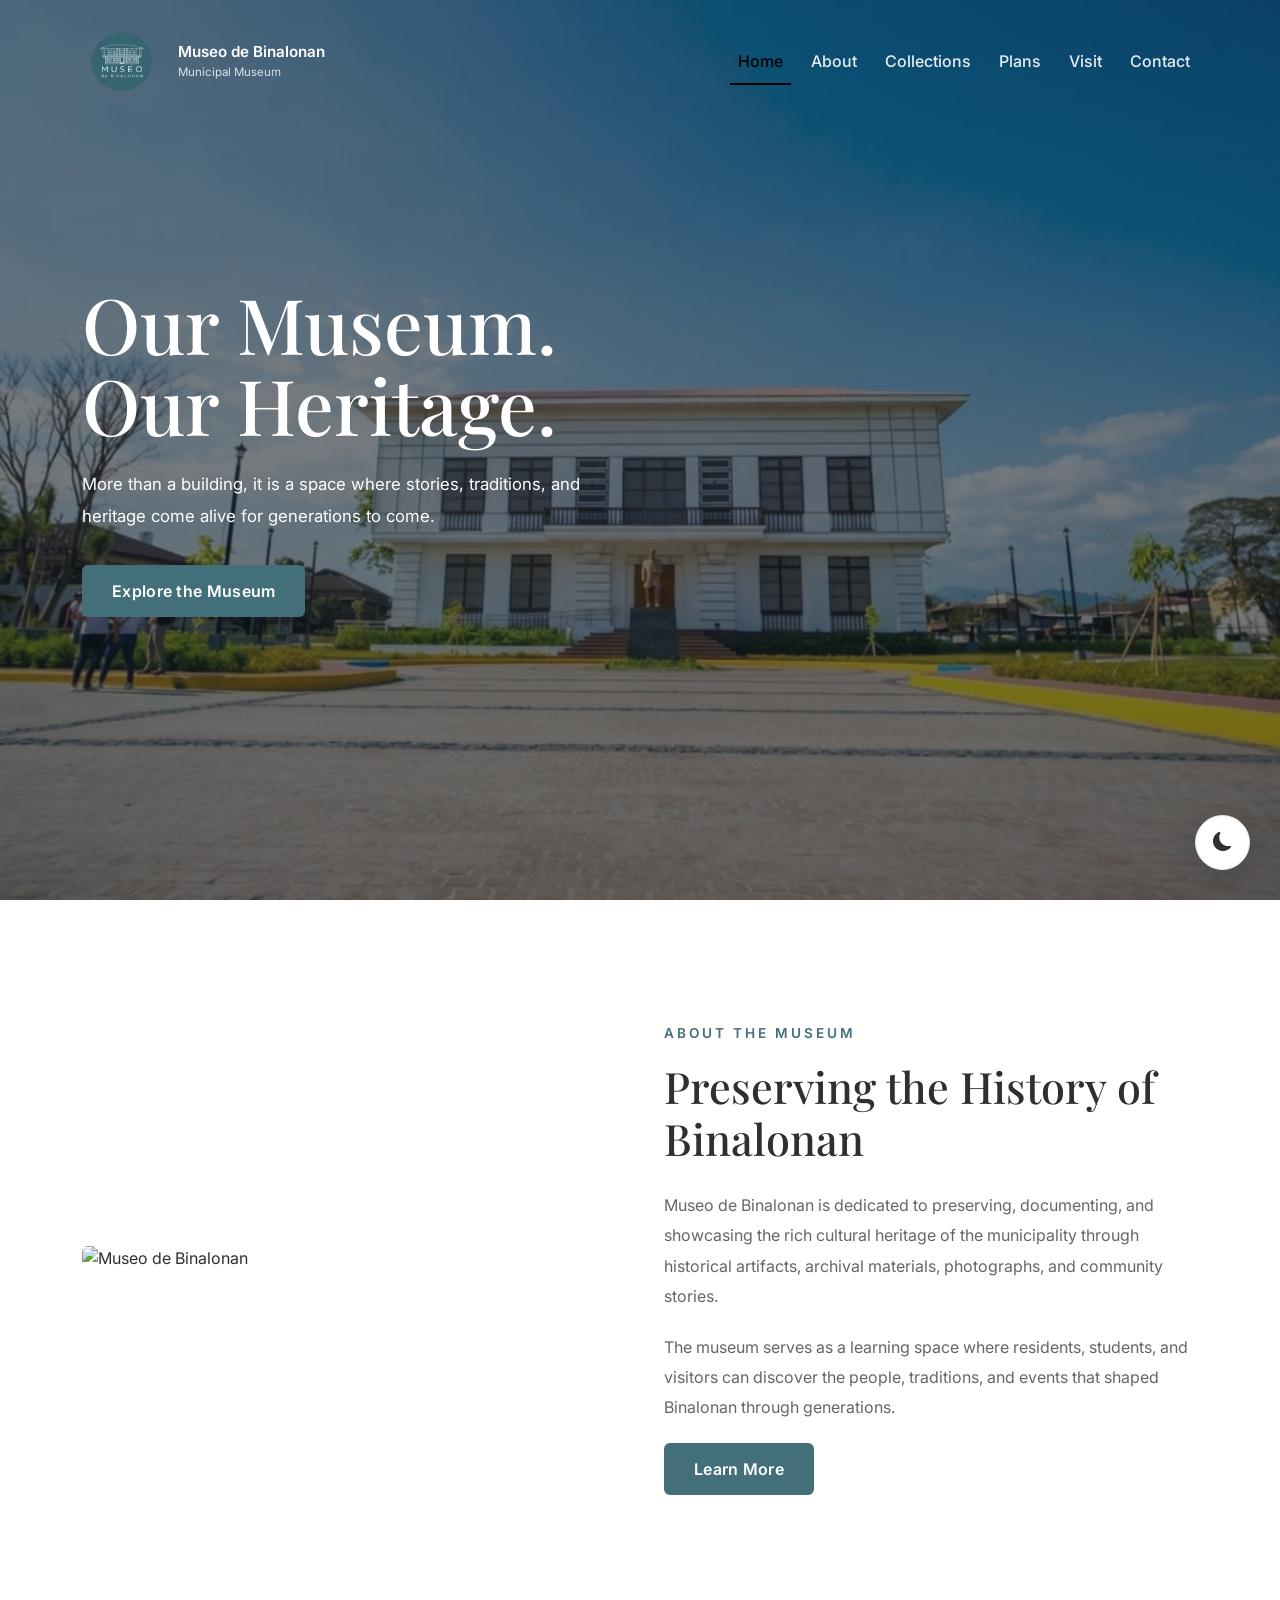
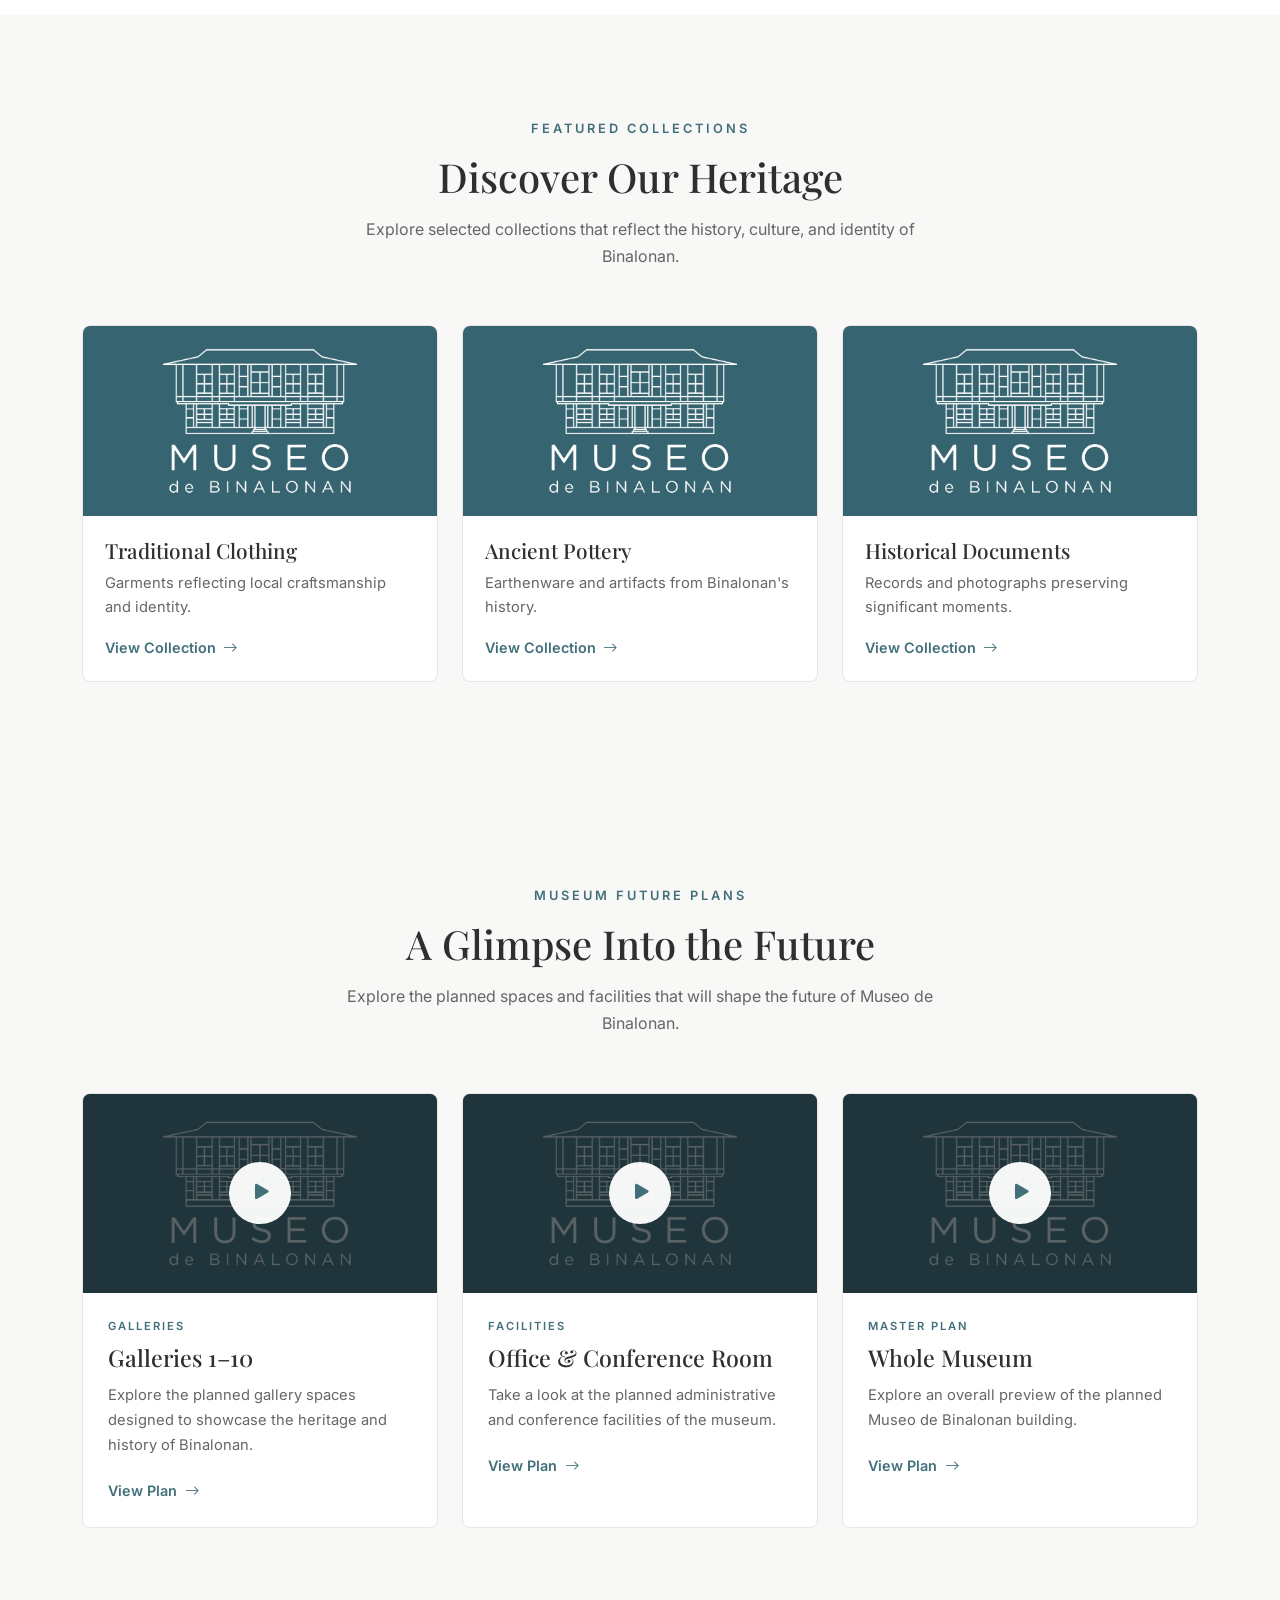
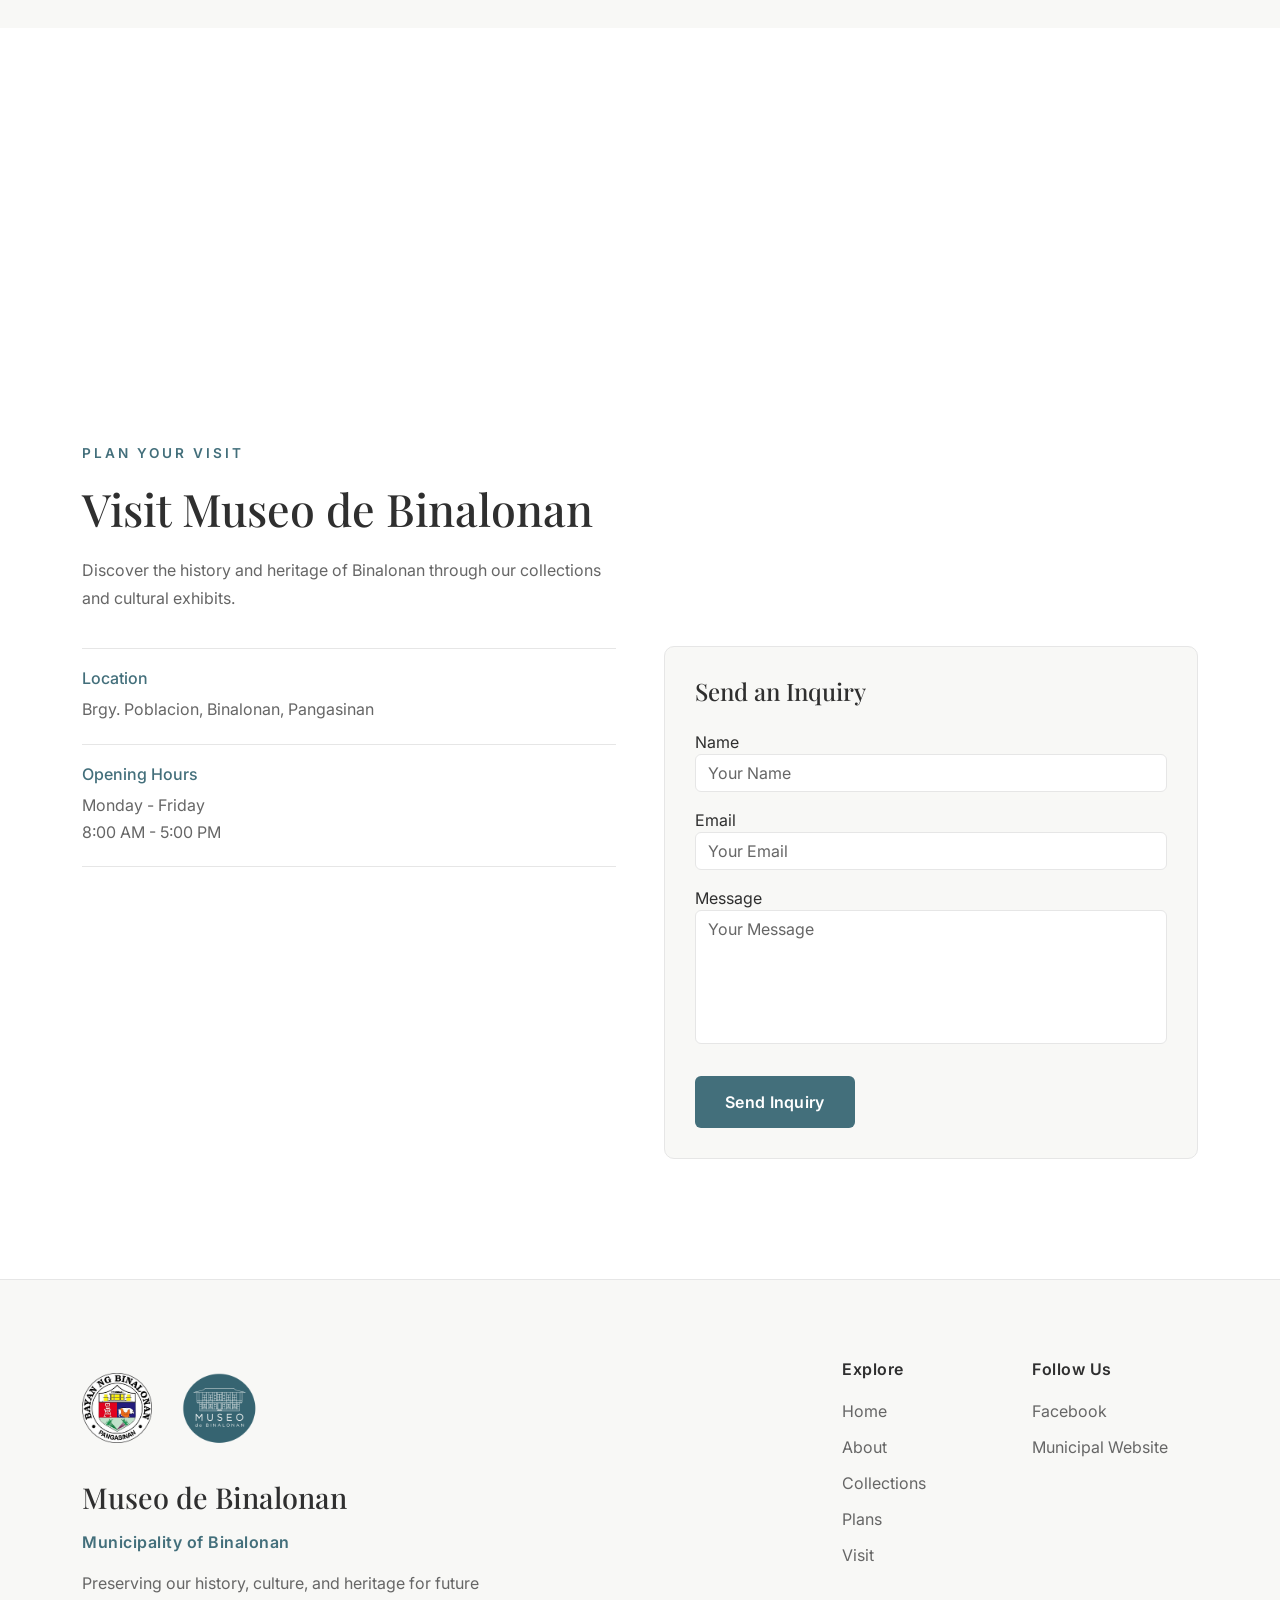
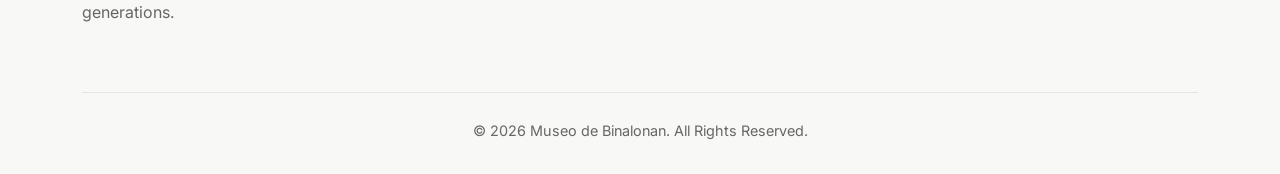
==== commit d92dd244: "future plans nav bar" ====
--- a/index.html
+++ b/index.html
@@ -47,6 +47,9 @@
           </li>
           <li class="nav-item">
             <a class="nav-link" href="#collections">Collections</a>
+          </li>
+          <li class="nav-item">
+            <a class="nav-link" href="#future-plans">Plans</a>
           </li>
           <li class="nav-item">
             <a class="nav-link" href="#visit">Visit</a>
@@ -629,6 +632,9 @@
               <a href="#collections"> Collections </a>
             </li>
             <li>
+              <a href="#future-plans"> Plans </a>
+            </li>
+            <li>
               <a href="#visit"> Visit </a>
             </li>
           </ul>
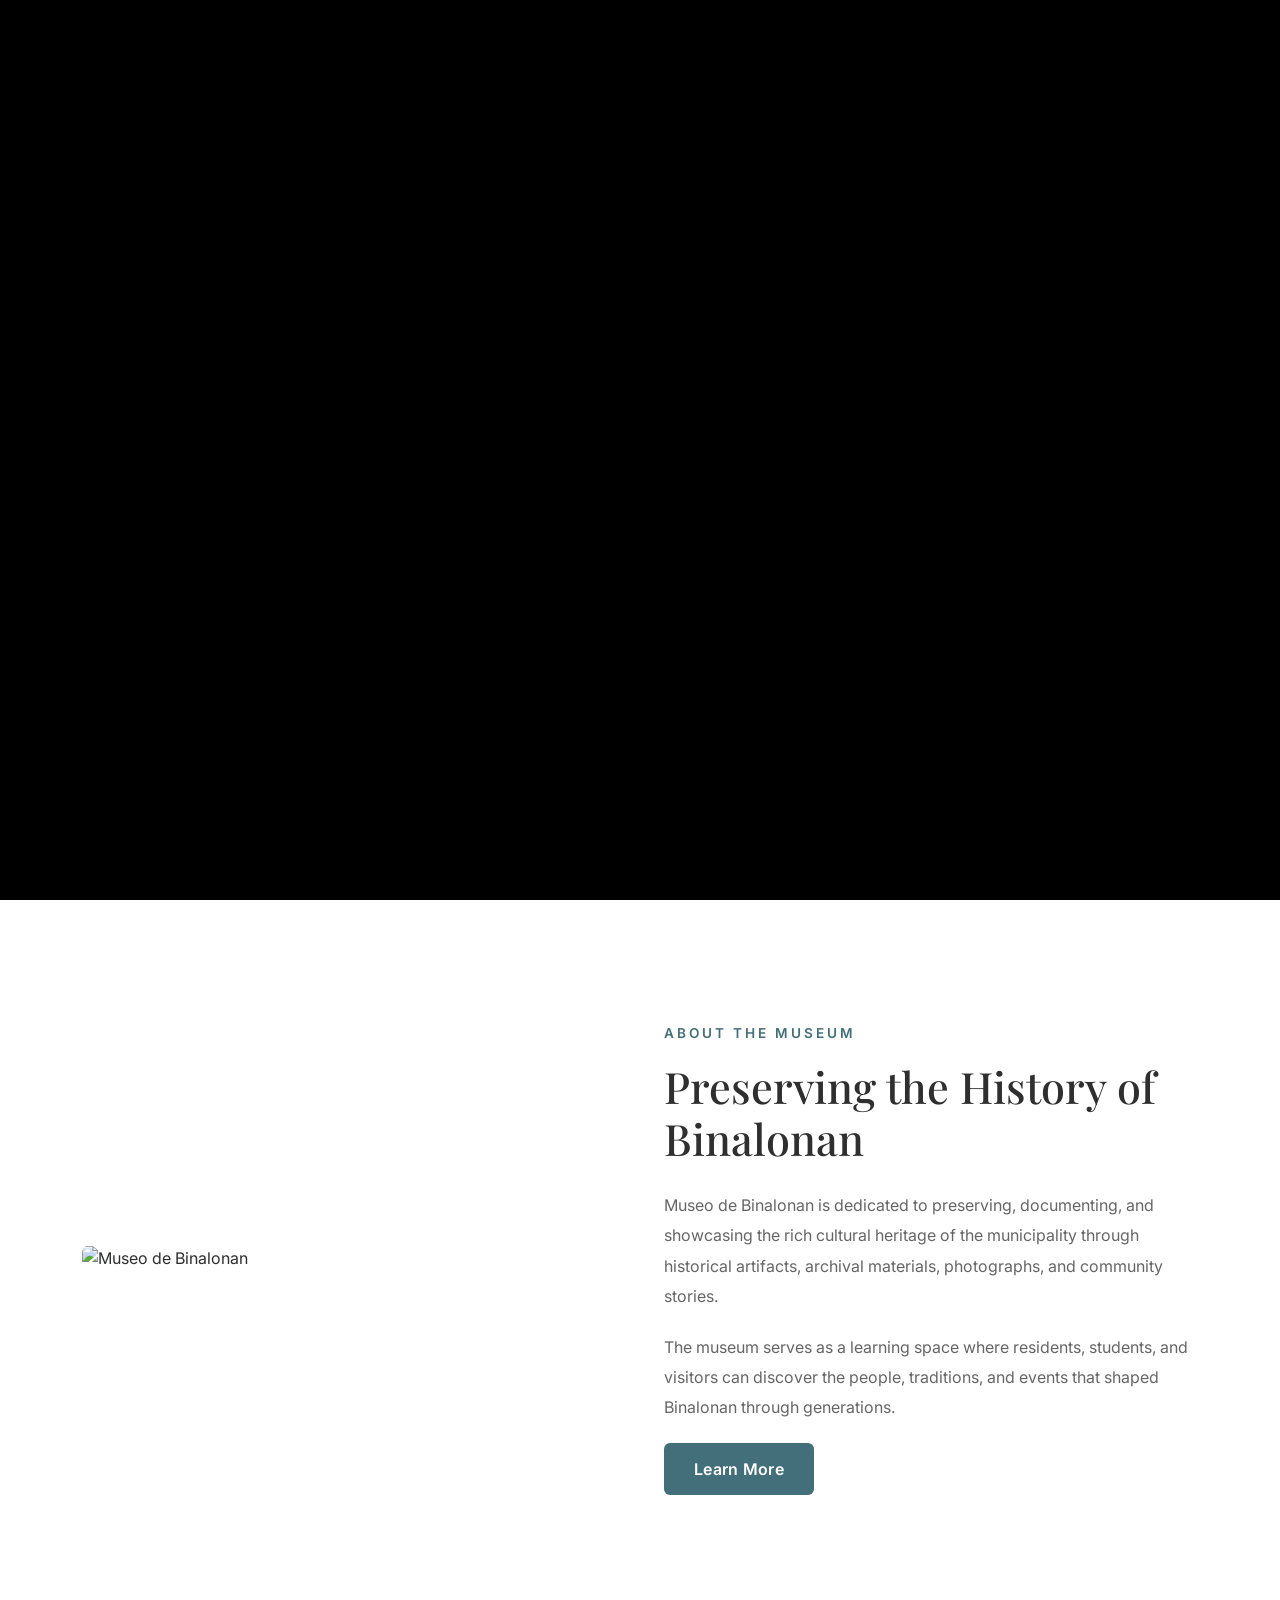
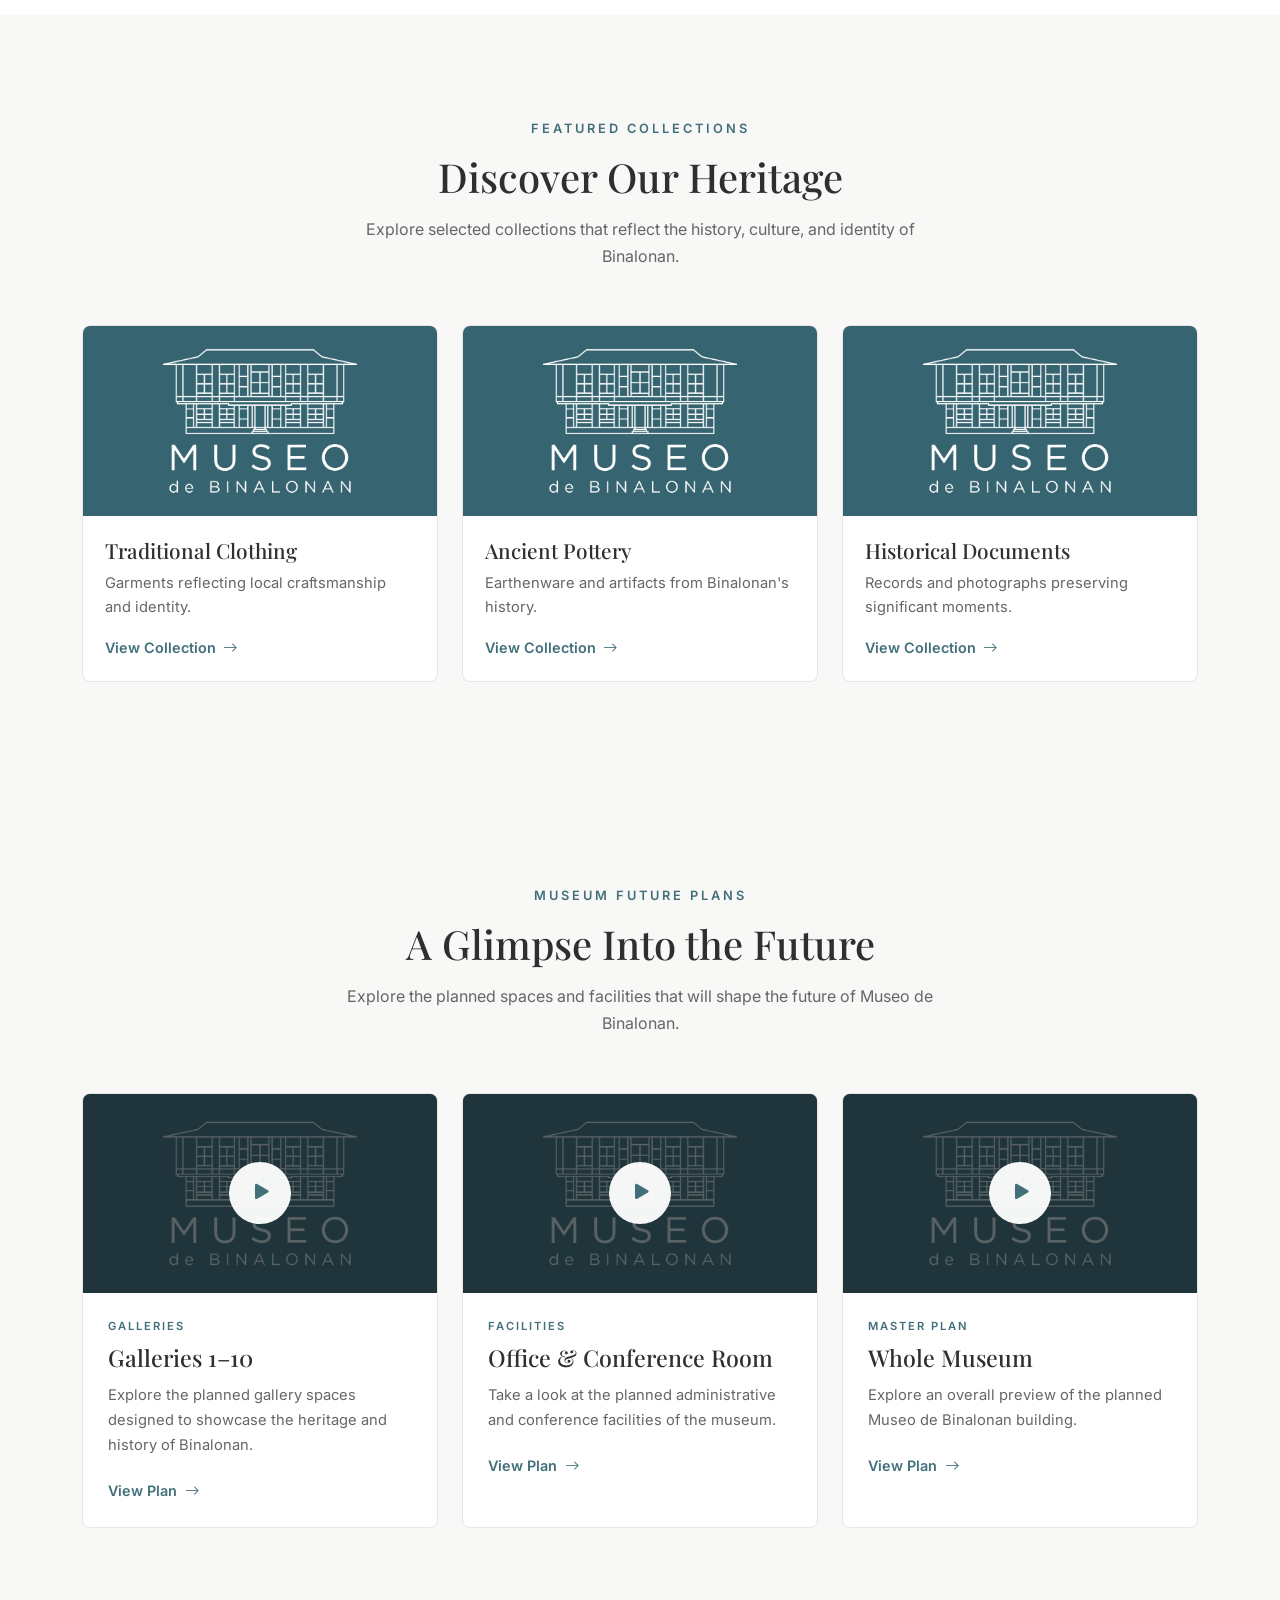
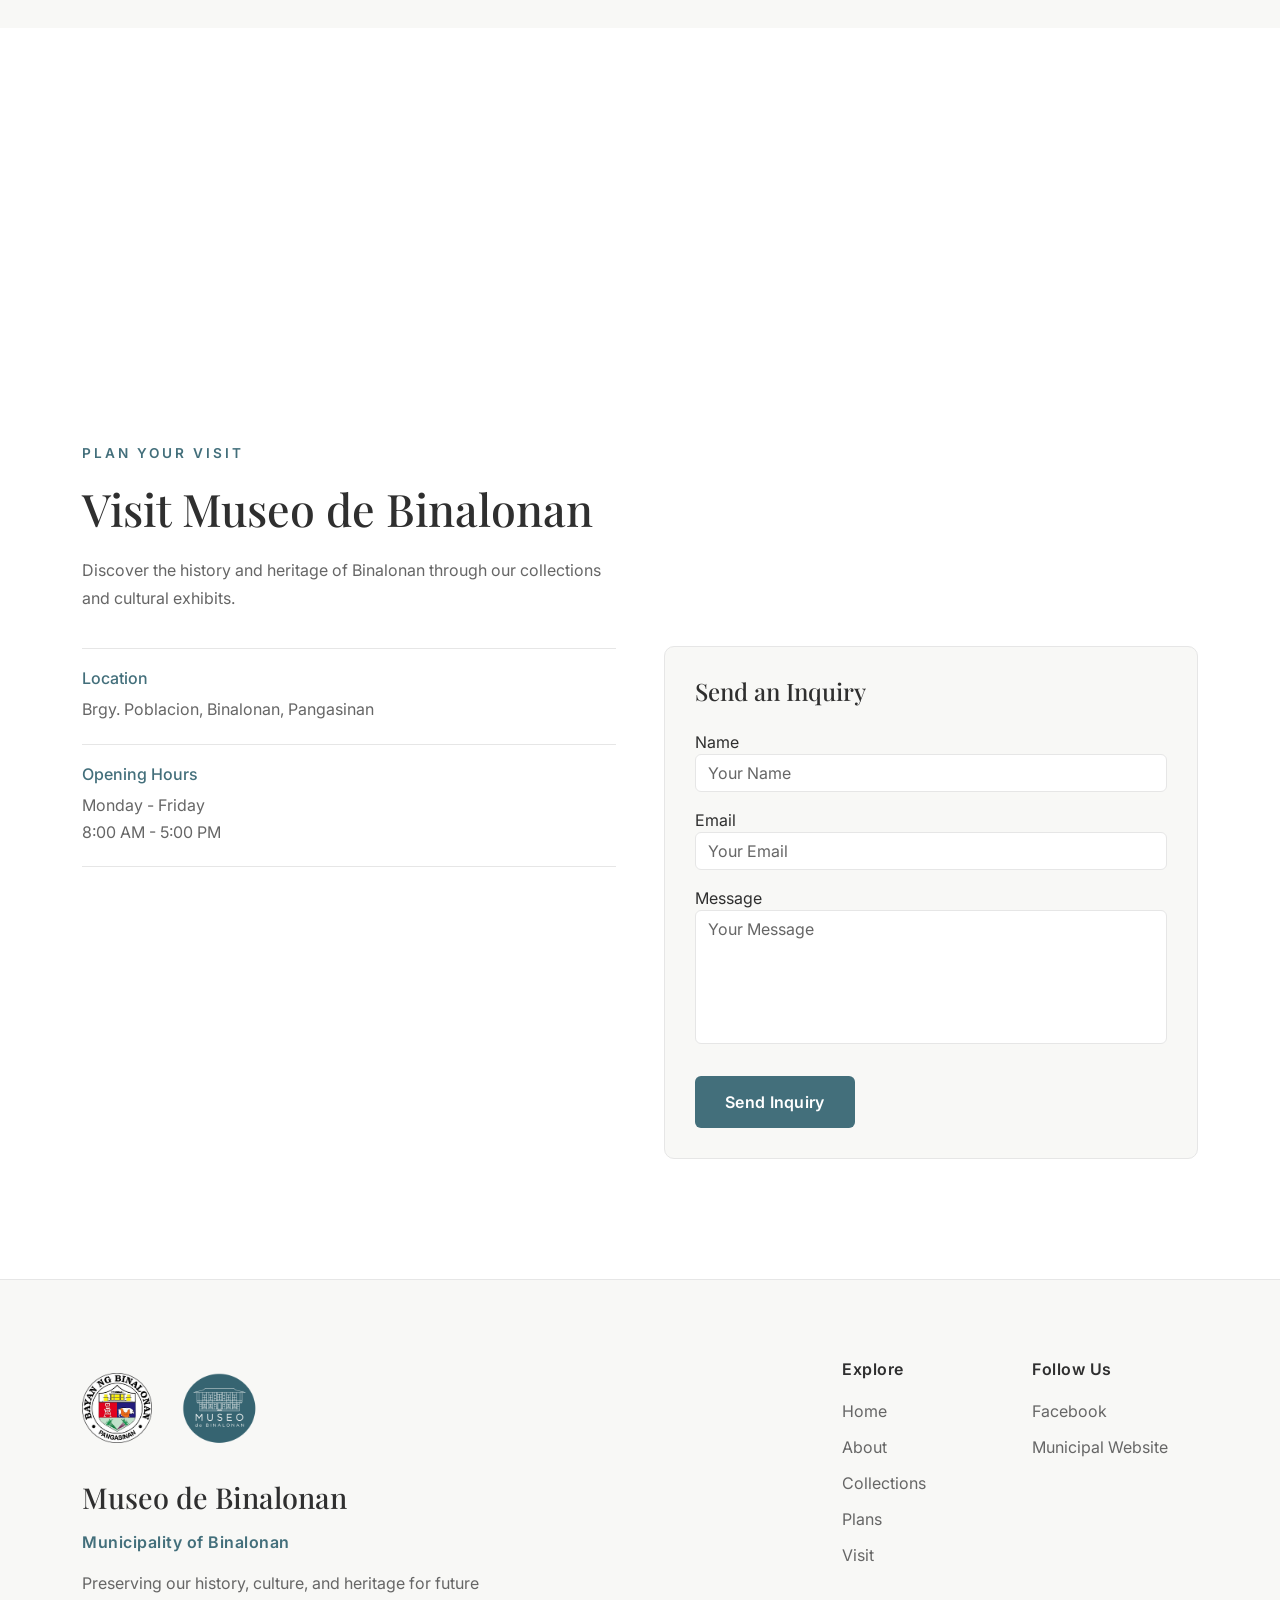
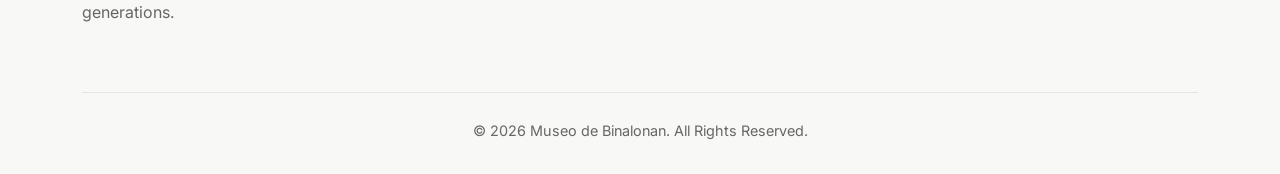
==== commit df7b13ac: "video reveal" ====
--- a/index.html
+++ b/index.html
@@ -24,6 +24,26 @@
 </head>
 
 <body>
+  <!-- ================= MUSEUM INTRO ================= -->
+
+<div id="museum-intro" class="museum-intro">
+
+  <video
+    id="intro-video"
+    autoplay
+    muted
+    playsinline
+    preload="auto"
+  >
+
+    <source
+      src="https://res.cloudinary.com/si5ytdge/video/upload/v1786501094/logo-reveal.mov"
+      type="video/mp4"
+    />
+
+  </video>
+
+</div>
   <!-- ================= NAVBAR ================= -->
   <nav class="navbar navbar-expand-lg fixed-top museum-navbar">
     <div class="container">
@@ -664,6 +684,7 @@
   <!-- Bootstrap JS -->
   <script src="https://cdn.jsdelivr.net/npm/bootstrap@5.3.8/dist/js/bootstrap.bundle.min.js"></script>
   <!-- Custom JS -->
+  <script src="assets/js/intro.js"></script>
   <script src="assets/js/future-plans.js"></script>
   <script src="assets/js/navbar.js"></script>
   <script src="assets/js/theme.js"></script>
--- a/assets/css/style.css
+++ b/assets/css/style.css
@@ -1261,4 +1261,58 @@
     max-height: 65vh;
   }
 
+}
+
+/* ==================================================
+                MUSEUM INTRO
+================================================== */
+
+.museum-intro {
+
+    position: fixed;
+
+    inset: 0;
+
+    width: 100%;
+    height: 100vh;
+
+    background: #000;
+
+    z-index: 99999;
+
+    opacity: 1;
+
+    visibility: visible;
+
+    transition:
+        opacity 1.2s ease,
+        visibility 1.2s ease;
+
+}
+
+
+/* INTRO VIDEO */
+
+.museum-intro video {
+
+    width: 100%;
+    height: 100%;
+
+    object-fit: cover;
+
+    display: block;
+
+}
+
+
+/* FADE OUT */
+
+.museum-intro.hide {
+
+    opacity: 0;
+
+    visibility: hidden;
+
+    pointer-events: none;
+
 }
